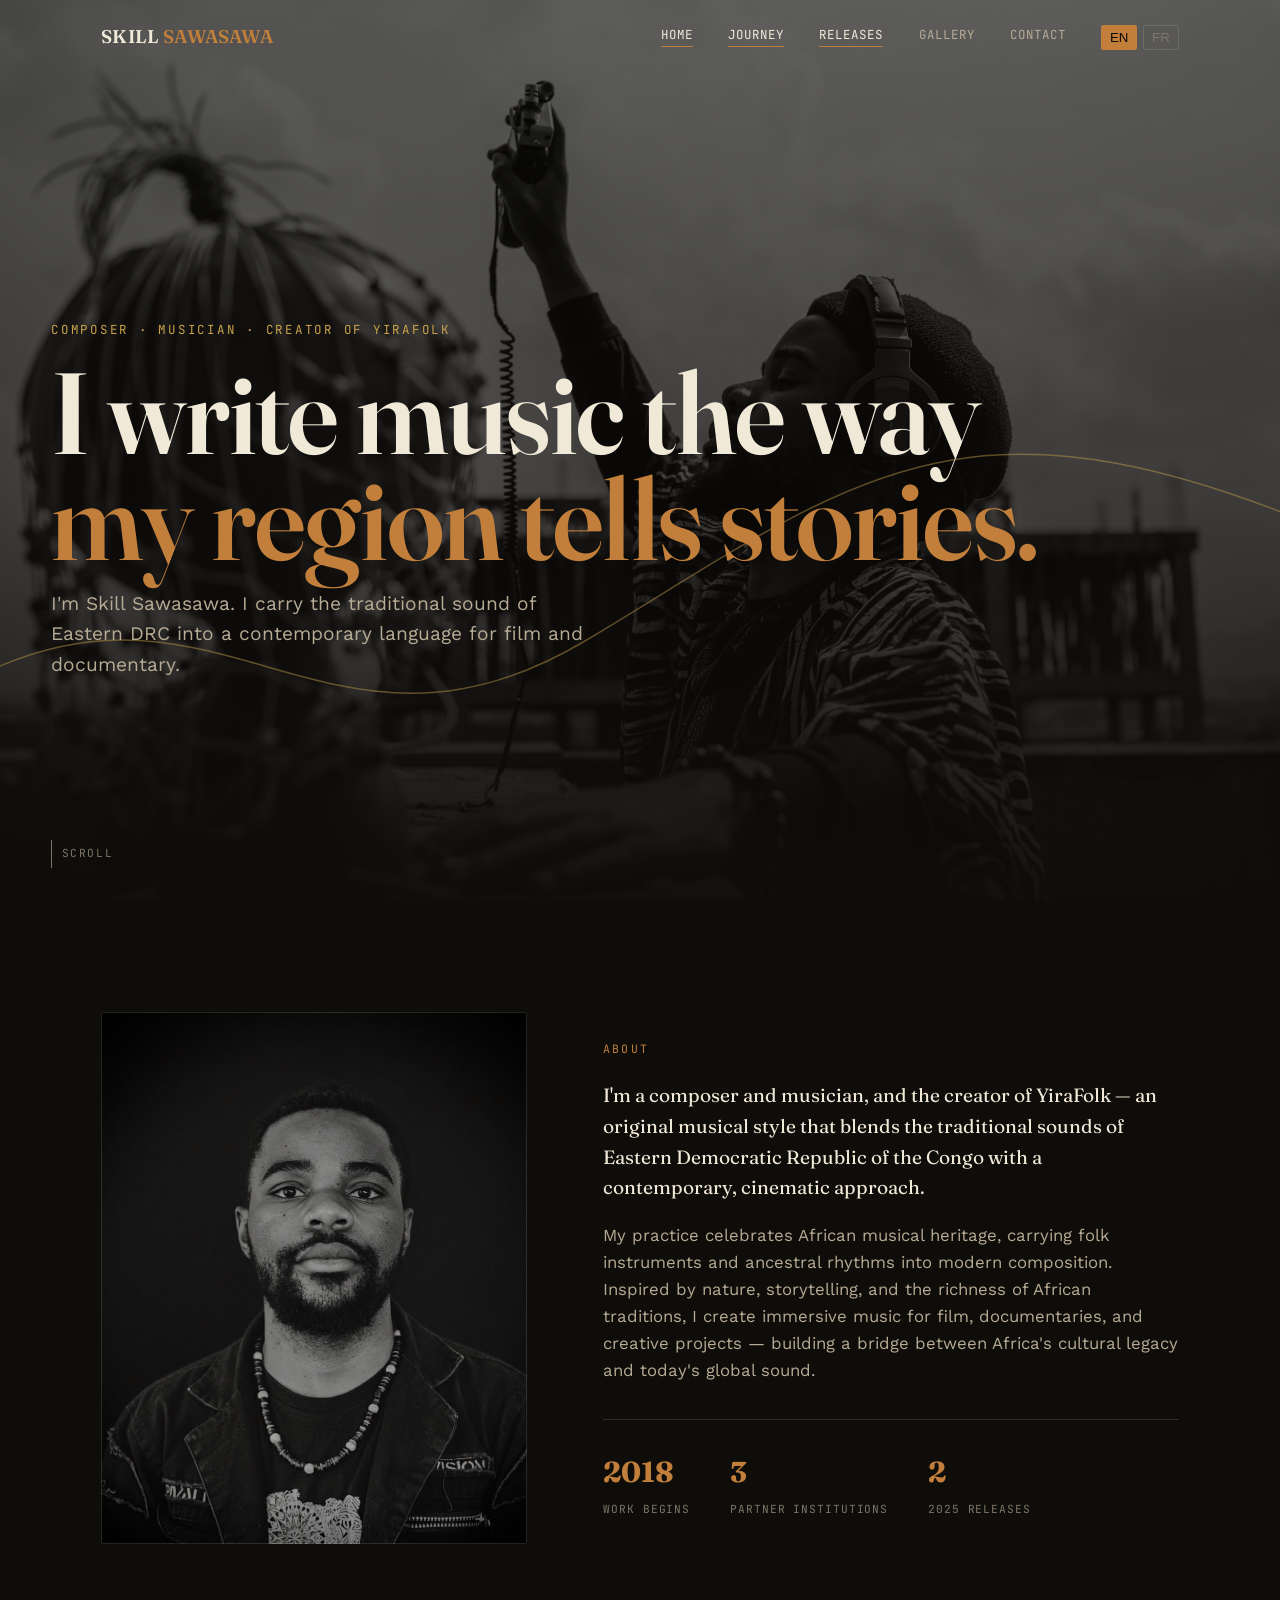
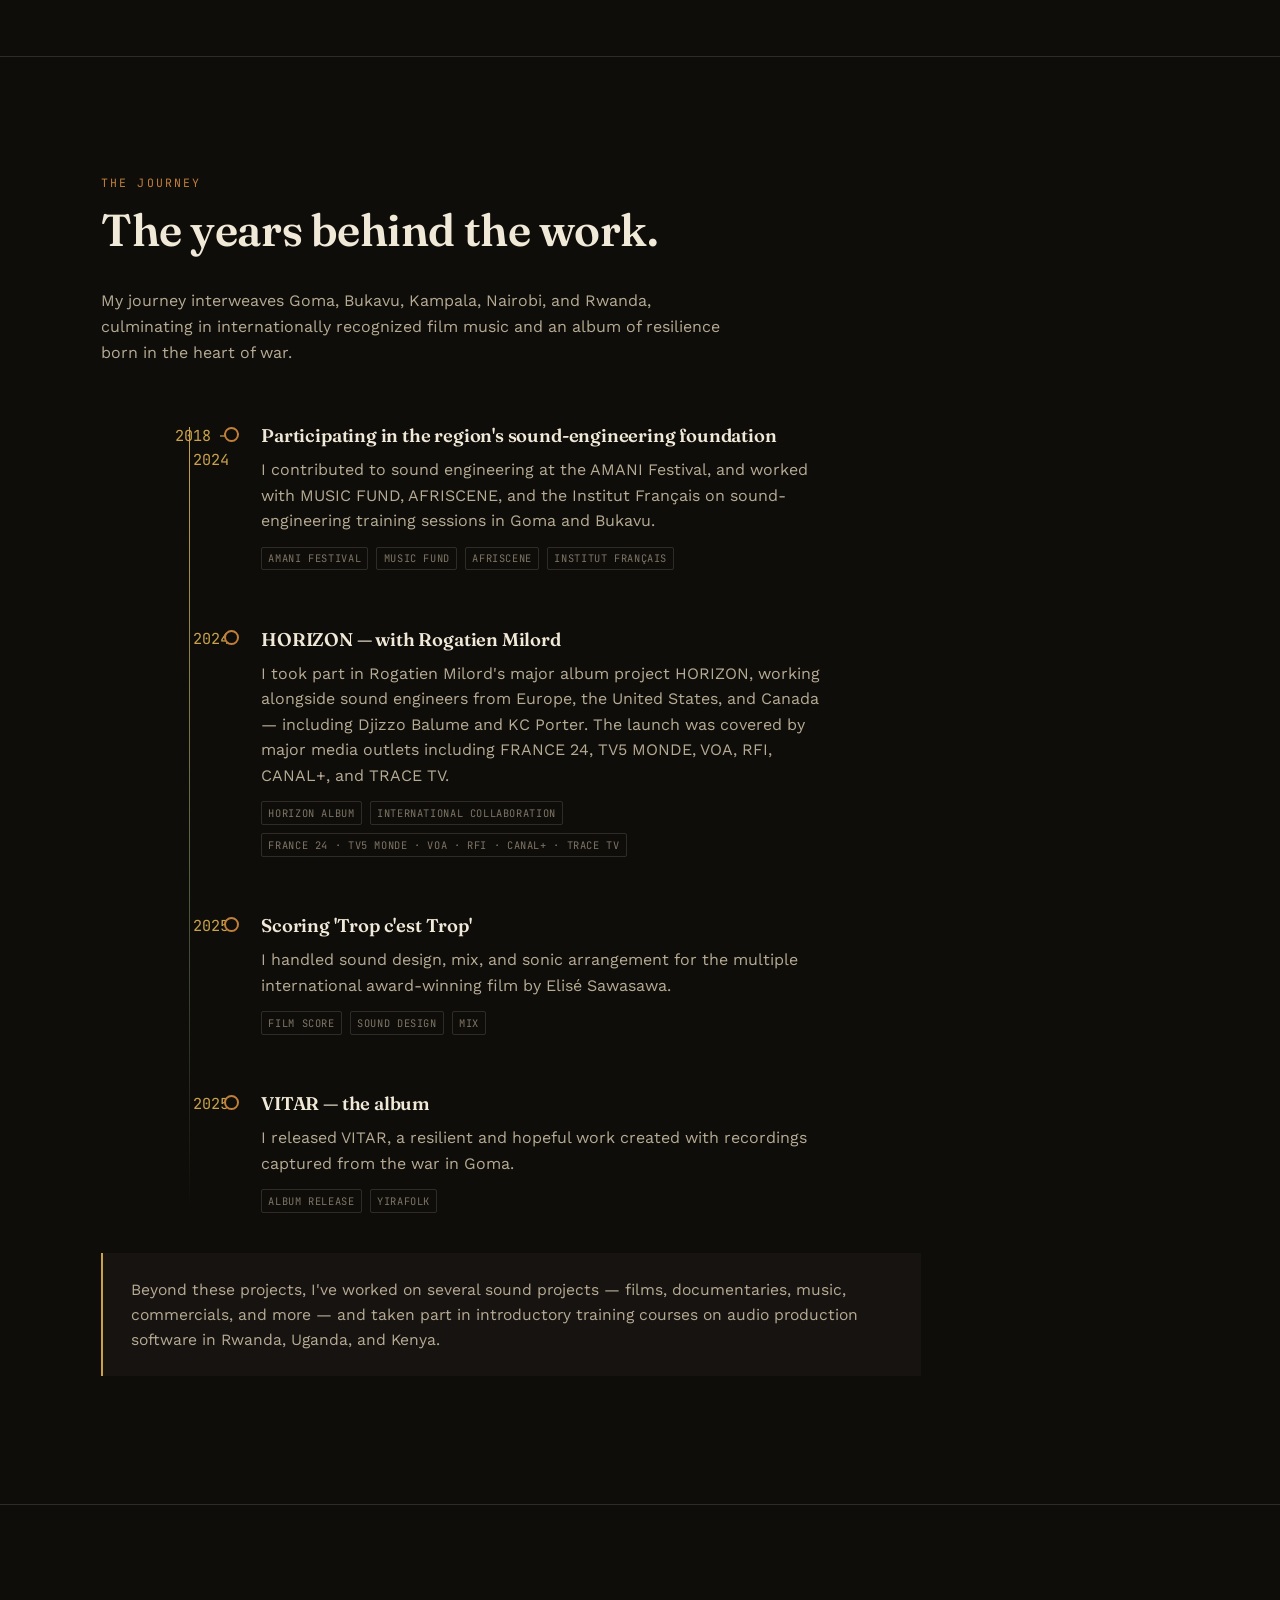
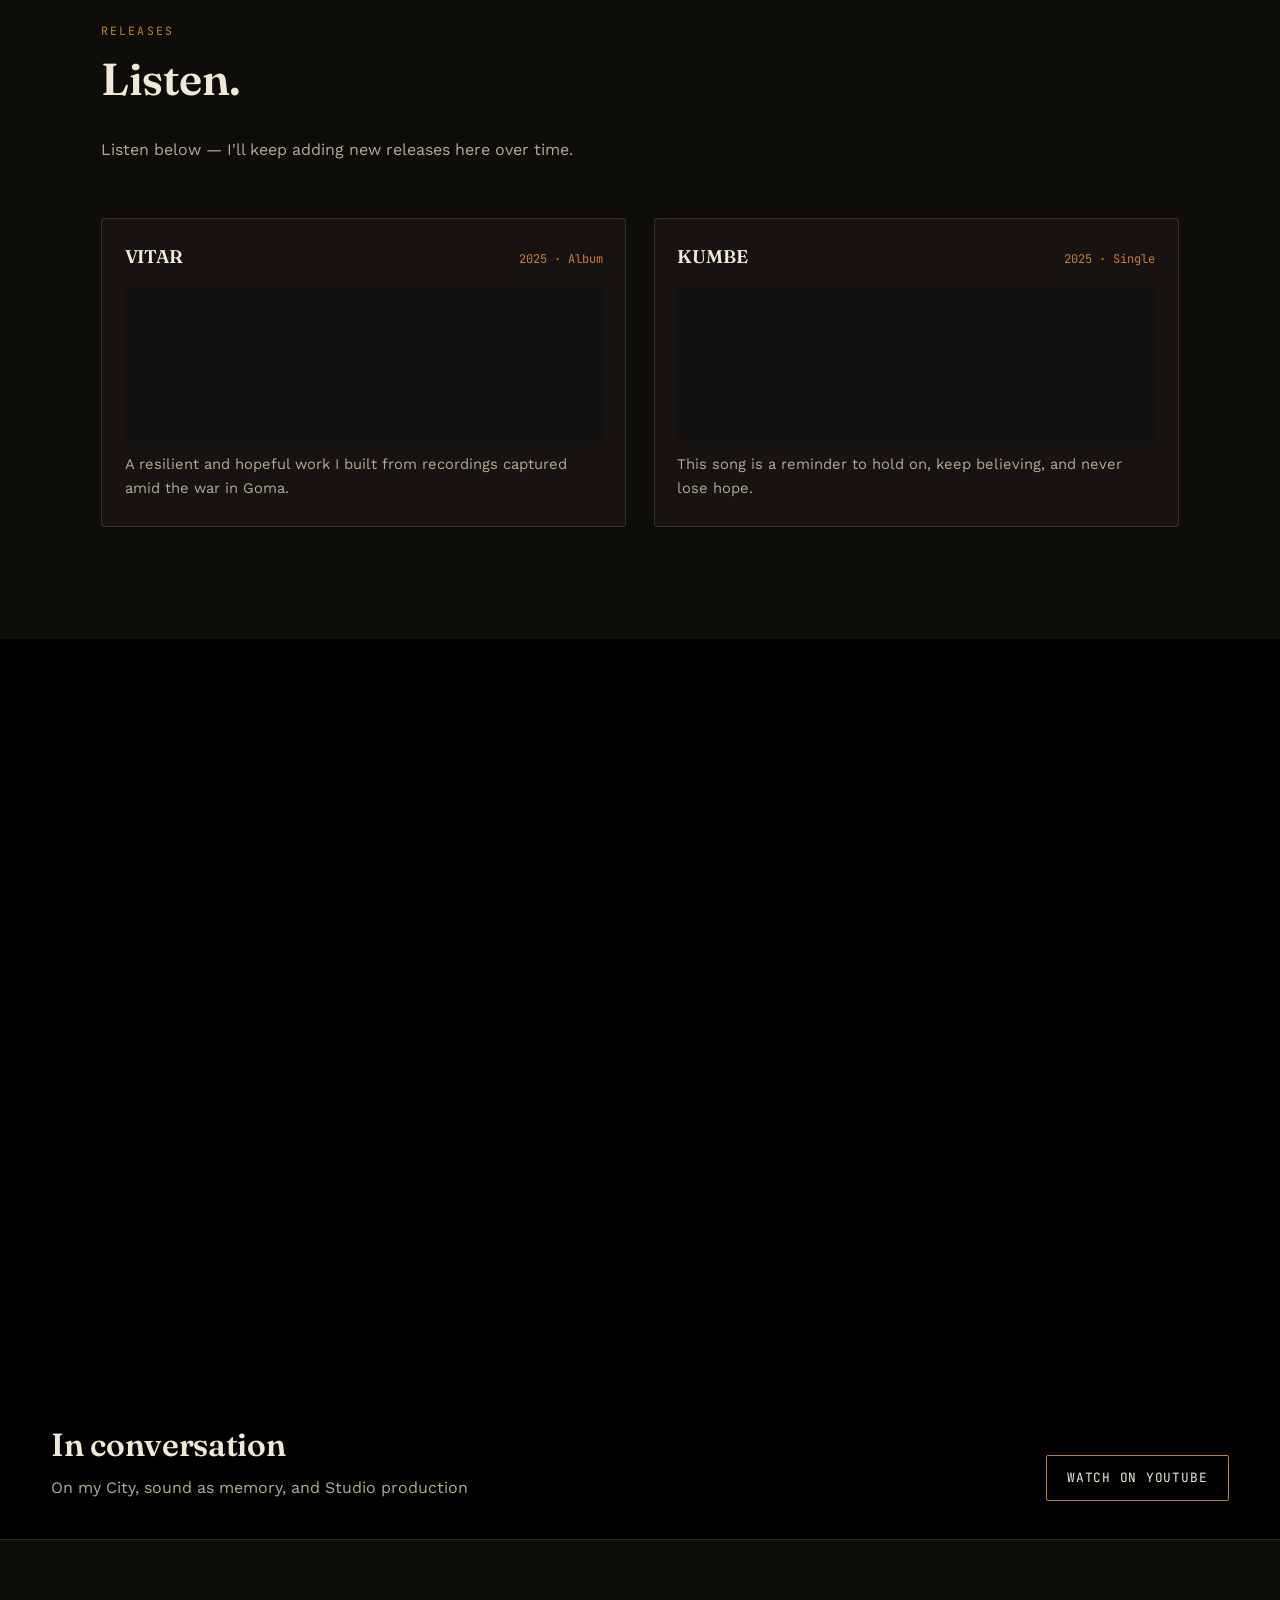
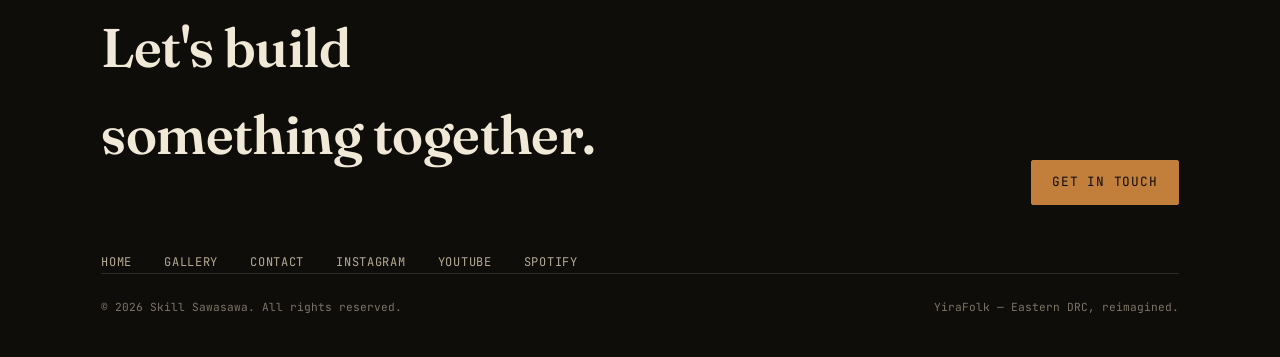
==== index.html @ 122dacf6 "Initial Commit" ====
<!doctype html>
<html lang="en">
  <head>
    <meta charset="UTF-8" />
    <meta
      name="viewport"
      content="width=device-width, initial-scale=1.0"
    />
    <title>Skill Sawasawa — Composer &amp; Creator of YiraFolk</title>
    <meta
      name="description"
      content="I'm Skill Sawasawa — composer, musician, and creator of YiraFolk, a musical style blending Eastern DRC's traditional sound with a cinematic, contemporary approach."
    />

    <link
      rel="preconnect"
      href="https://fonts.googleapis.com"
    />
    <link
      rel="preconnect"
      href="https://fonts.gstatic.com"
      crossorigin
    />
    <link
      href="https://fonts.googleapis.com/css2?family=Fraunces:opsz,wght@9..144,400;9..144,500;9..144,600;9..144,700&family=Work+Sans:wght@300;400;500;600&family=JetBrains+Mono:wght@400;500&display=swap"
      rel="stylesheet"
    />
    <link
      rel="stylesheet"
      href="styles.css"
    />
  </head>
  <body>
    <!-- ============================= NAV ============================= -->
    <header class="site-header">
      <div class="container">
        <a
          href="index.html"
          class="brand"
        >
          SKILL
          <span>SAWASAWA</span>
        </a>
        <button
          class="nav-toggle"
          aria-label="Toggle menu"
          aria-expanded="false"
        >
          &#9776;
        </button>
        <ul class="nav-links">
          <li>
            <a
              href="index.html"
              data-i18n="nav.home"
            >
              Home
            </a>
          </li>
          <li>
            <a
              href="index.html#journey"
              data-i18n="nav.journey"
            >
              Journey
            </a>
          </li>
          <li>
            <a
              href="index.html#releases"
              data-i18n="nav.releases"
            >
              Releases
            </a>
          </li>
          <li>
            <a
              href="gallery.html"
              data-i18n="nav.gallery"
            >
              Gallery
            </a>
          </li>
          <li>
            <a
              href="contact.html"
              data-i18n="nav.contact"
            >
              Contact
            </a>
          </li>
          <li class="lang-switch">
            <button
              data-lang="en"
              type="button"
            >
              EN
            </button>
            <button
              data-lang="fr"
              type="button"
            >
              FR
            </button>
          </li>
        </ul>
      </div>
    </header>

    <!-- ============================= HERO ============================= -->
    <section class="hero">
      <div class="hero-media">
        <!-- REPLACE: hero photo/still of Skill Sawasawa (performing, in studio, or a cinematic landscape still) -->
        <img
          src="../images/sawasawa with a recorder up in air with traditional drum next to him in frame.JPG"
          alt="Skill Sawasawa"
        />
      </div>

      <!-- Signature element: a hand-drawn "rhythm thread" — one continuous line
       standing in for a kora string / river course, echoed again as the
       timeline's connecting line further down the page. -->
      <svg
        class="hero-thread"
        viewBox="0 0 1200 800"
        preserveAspectRatio="none"
        aria-hidden="true"
      >
        <path
          id="thread-path"
          d="M -50 650 C 200 500, 300 750, 550 600 S 900 350, 1250 500"
          fill="none"
          stroke="#c9a24b"
          stroke-width="1.4"
          stroke-linecap="round"
          opacity="0.8"
        />
      </svg>

      <div class="hero-inner">
        <span
          class="hero-eyebrow"
          data-i18n="hero.eyebrow"
        >
          Composer &middot; Musician &middot; Creator of YiraFolk
        </span>
        <h1 data-i18n="hero.title">
          I write music
          <br />
          the way
          <em>my region tells stories.</em>
        </h1>
        <p
          class="hero-tagline"
          data-i18n="hero.tagline"
        >
          I'm Skill Sawasawa. Through YiraFolk, I carry the traditional sound of
          Eastern DRC into a cinematic, contemporary language for film and
          documentary work.
        </p>
      </div>

      <div class="scroll-cue">
        <span class="stem"></span>
        <span data-i18n="hero.scroll">Scroll</span>
      </div>
    </section>

    <!-- ============================= ABOUT ============================= -->
    <section id="about">
      <div class="container about">
        <div class="about-portrait">
          <!-- REPLACE: portrait photo -->
          <img
            src="../images/skill portrait.jpeg""
            alt="Portrait of Skill Sawasawa"
          />
        </div>
        <div class="about-copy">
          <span
            class="eyebrow"
            data-i18n="about.eyebrow"
          >
            About
          </span>
          <p data-i18n="about.p1">
            I'm a composer and musician, and the creator of YiraFolk — an
            original musical style that blends the traditional sounds of Eastern
            Democratic Republic of the Congo with a contemporary, cinematic
            approach.
          </p>
          <p data-i18n="about.p2">
            My practice celebrates African musical heritage, carrying folk
            instruments and ancestral rhythms into modern composition. Inspired
            by nature, storytelling, and the richness of African traditions, I
            create immersive music for film, documentaries, and creative
            projects — building a bridge between Africa's cultural legacy and
            today's global sound.
          </p>
          <div class="about-stats">
            <div>
              <strong data-i18n="about.stat1.value">2018</strong>
              <span data-i18n="about.stat1.label">Work begins</span>
            </div>
            <div>
              <strong data-i18n="about.stat2.value">3</strong>
              <span data-i18n="about.stat2.label">Partner institutions</span>
            </div>
            <div>
              <strong data-i18n="about.stat3.value">2</strong>
              <span data-i18n="about.stat3.label">2025 releases</span>
            </div>
          </div>
        </div>
      </div>
    </section>

    <hr class="divider" />

    <!-- ============================= JOURNEY / TIMELINE ============================= -->
    <section id="journey">
      <div class="container">
        <div class="section-head">
          <span
            class="eyebrow"
            data-i18n="journey.eyebrow"
          >
            The Journey
          </span>
          <h2 data-i18n="journey.title">The years behind the work.</h2>
          <p data-i18n="journey.intro">
            My journey runs through training grounds in Goma, Bukavu, Kampala,
            Nairobi, and Rwanda, toward an internationally recognised film score
            and a wartime album of resilience.
          </p>
        </div>
        <ol
          class="timeline"
          data-timeline
        >
          <!-- Populated by script.js from the TIMELINE array in data.js -->
        </ol>
        <p
          class="journey-note"
          data-i18n="journey.note"
        >
          Beyond these projects, I've worked on several sound projects — films,
          documentaries, music, commercials, and more — and taken part in
          introductory training courses on audio production software in Rwanda,
          Uganda, and Kenya.
        </p>
      </div>
    </section>

    <hr class="divider" />

    <!-- ============================= RELEASES (Spotify) ============================= -->
    <section id="releases">
      <div class="container">
        <div class="section-head">
          <span
            class="eyebrow"
            data-i18n="releases.eyebrow"
          >
            Releases
          </span>
          <h2 data-i18n="releases.title">Listen.</h2>
          <p data-i18n="releases.intro">
            Listen below — I'll keep adding new releases here over time.
          </p>
        </div>
        <div
          class="releases-grid"
          data-releases
        >
          <!-- Populated by script.js from the RELEASES array in data.js -->
        </div>
      </div>
    </section>

    <!-- ============================= VIDEO INTERVIEW ============================= -->
    <section class="video-section">
      <div
        class="video-frame-wrap"
        data-video
      >
        <!-- Populated by script.js using INTERVIEW_VIDEO_ID in data.js -->
      </div>
      <div class="video-caption">
        <div>
          <h2 data-i18n="video.title">In conversation</h2>
          <p data-i18n="video.desc">
            On YiraFolk, sound as memory, and scoring "Trop c'est Trop."
          </p>
        </div>
        <!-- REPLACE href with the full YouTube watch URL once VIDEO_ID is set -->
        <a
          class="btn"
          href="https://www.youtube.com/watch?v=gygSU9MCURU"
          target="_blank"
          rel="noopener"
          data-i18n="video.cta"
        >
          Watch on YouTube
        </a>
      </div>
    </section>

    <!-- ============================= FOOTER ============================= -->
    <footer class="site-footer">
      <div class="container">
        <div class="footer-top">
          <h2 data-i18n="footer.heading">
            Let's build
            <br />
            something together.
          </h2>
          <a
            class="btn solid"
            href="mailto:jeremiahskill@gmail.com"
            data-i18n="footer.cta"
          >
            Get in touch
          </a>
        </div>
        <ul class="footer-links">
          <li>
            <a
              href="index.html"
              data-i18n="nav.home"
            >
              Home
            </a>
          </li>
          <li>
            <a
              href="gallery.html"
              data-i18n="nav.gallery"
            >
              Gallery
            </a>
          </li>
          <li>
            <a
              href="contact.html"
              data-i18n="nav.contact"
            >
              Contact
            </a>
          </li>
          <li>
            <a
              href="https://www.instagram.com/skillsawa2"
              target="_blank"
              rel="noopener"
            >
              Instagram
            </a>
          </li>
          <li>
            <a
              href="https://www.youtube.com/@Skillsawa"
              target="_blank"
              rel="noopener"
            >
              YouTube
            </a>
          </li>
          <li>
            <a
              href="https://open.spotify.com/artist/1hZqcgE8cB8fwOdOrqfgVv"
              target="_blank"
              rel="noopener"
            >
              Spotify
            </a>
          </li>
        </ul>
        <div class="footer-bottom">
          <span>
            &copy;
            <span data-year></span>
            Skill Sawasawa. All rights reserved.
          </span>
          <span data-i18n="footer.tagline">
            YiraFolk — Eastern DRC, reimagined.
          </span>
        </div>
      </div>
    </footer>

    <script src="i18n.js"></script>
    <script src="data.js"></script>
    <script src="script.js"></script>
    <script>
      // Subtle ambient drift on the hero thread — decorative only.
      (function () {
        const path = document.getElementById("thread-path");
        if (
          !path ||
          window.matchMedia("(prefers-reduced-motion: reduce)").matches
        )
          return;
        const len = path.getTotalLength();
        path.style.strokeDasharray = len;
        path.style.strokeDashoffset = len;
        path.animate([{ strokeDashoffset: len }, { strokeDashoffset: 0 }], {
          duration: 3200,
          easing: "ease-out",
          fill: "forwards",
        });
      })();
    </script>
  </body>
</html>
---- styles.css ----
/* =========================================================================
   SKILL SAWASAWA — design tokens
   Palette drawn from Eastern DRC landscape + cinema:
   night forest black, laterite-soil ochre, deep foliage green,
   oxblood (resilience / VITAR), bone ink, worn-gold thread.
   ========================================================================= */

:root{
  --bg:        #0f0d0a;   /* night-forest black */
  --bg-alt:    #171310;   /* raised panel */
  --bg-alt-2:  #1e1a14;   /* raised panel, lighter */
  --ink:       #f1e9d8;   /* bone / cream */
  --ink-muted: #b6ab94;   /* muted bone */
  --ink-dim:   #7d7565;   /* captions / metadata */
  --clay:      #c17f3b;   /* laterite soil — primary accent */
  --clay-dim:  #8a5b2b;
  --forest:    #4c5c3f;   /* foliage — secondary */
  --forest-lt: #6c7f59;
  --oxblood:   #7c2c1d;   /* resilience accent — used sparingly (VITAR) */
  --gold:      #c9a24b;   /* thread / signature line */
  --line:      rgba(241,233,216,0.14);

  --display: "Fraunces", "Iowan Old Style", Georgia, serif;
  --body:    "Work Sans", -apple-system, "Helvetica Neue", Arial, sans-serif;
  --mono:    "JetBrains Mono", "SFMono-Regular", Menlo, monospace;

  --container: 1180px;
  --gutter: clamp(1.25rem, 4vw, 3.5rem);
}

*{ box-sizing:border-box; }
html{ scroll-behavior:smooth; }
@media (prefers-reduced-motion: reduce){
  html{ scroll-behavior:auto; }
  *{ animation-duration:0.01ms !important; animation-iteration-count:1 !important; transition-duration:0.01ms !important; }
}

body{
  margin:0;
  background:var(--bg);
  color:var(--ink);
  font-family:var(--body);
  font-size:16px;
  line-height:1.6;
  -webkit-font-smoothing:antialiased;
}

img{ max-width:100%; display:block; }
a{ color:inherit; text-decoration:none; }

h1,h2,h3,h4{
  font-family:var(--display);
  font-weight:600;
  margin:0 0 0.5em;
  letter-spacing:-0.01em;
  color:var(--ink);
}

.eyebrow{
  font-family:var(--mono);
  font-size:0.72rem;
  letter-spacing:0.18em;
  text-transform:uppercase;
  color:var(--clay);
}

.container{
  max-width:var(--container);
  margin:0 auto;
  padding:0 var(--gutter);
}

/* focus visibility ------------------------------------------------------- */
a:focus-visible, button:focus-visible, input:focus-visible, textarea:focus-visible{
  outline:2px solid var(--gold);
  outline-offset:3px;
}

/* buttons ----------------------------------------------------------------*/
.btn{
  display:inline-flex;
  align-items:center;
  gap:0.6em;
  font-family:var(--mono);
  font-size:0.8rem;
  letter-spacing:0.06em;
  text-transform:uppercase;
  padding:0.9em 1.6em;
  border:1px solid var(--clay);
  border-radius:2px;
  color:var(--ink);
  background:transparent;
  cursor:pointer;
  transition:background .25s ease, color .25s ease, border-color .25s ease;
}
.btn:hover{ background:var(--clay); color:#100c07; }
.btn.solid{ background:var(--clay); color:#100c07; }
.btn.solid:hover{ background:var(--gold); border-color:var(--gold); }

/* =========================================================================
   NAV
   ========================================================================= */
.site-header{
  position:fixed;
  top:0; left:0; right:0;
  z-index:100;
  padding:1.4rem 0;
  transition:background .35s ease, padding .35s ease, border-color .35s ease;
  border-bottom:1px solid transparent;
}
.site-header.is-scrolled{
  background:rgba(15,13,10,0.92);
  backdrop-filter:blur(8px);
  padding:0.9rem 0;
  border-bottom:1px solid var(--line);
}
.site-header .container{
  display:flex;
  align-items:center;
  justify-content:space-between;
}
.brand{
  font-family:var(--display);
  font-size:1.15rem;
  font-weight:600;
  letter-spacing:0.01em;
}
.brand span{ color:var(--clay); }

.nav-links{
  display:flex;
  gap:2.2rem;
  list-style:none;
  margin:0; padding:0;
  font-family:var(--mono);
  font-size:0.78rem;
  letter-spacing:0.08em;
  text-transform:uppercase;
}
.nav-links a{
  position:relative;
  color:var(--ink-muted);
  padding-bottom:4px;
}
.nav-links a:hover, .nav-links a.active{ color:var(--ink); }
.nav-links a.active::after{
  content:"";
  position:absolute; left:0; right:0; bottom:0;
  height:1px; background:var(--clay);
}

.nav-toggle{
  display:none;
  background:none; border:0; color:var(--ink);
  font-size:1.4rem; cursor:pointer;
}

/* language switch --------------------------------------------------------*/
.lang-switch{
  display:flex;
  align-items:center;
  gap:0.35rem;
  font-family:var(--mono);
  font-size:0.7rem;
  letter-spacing:0.06em;
}
.lang-switch button{
  background:none;
  border:1px solid var(--line);
  color:var(--ink-dim);
  padding:0.3em 0.6em;
  border-radius:2px;
  cursor:pointer;
  transition:color .2s ease, border-color .2s ease, background .2s ease;
}
.lang-switch button:hover{ color:var(--ink); border-color:var(--clay); }
.lang-switch button.active{
  color:#100c07;
  background:var(--clay);
  border-color:var(--clay);
}
@media (max-width:760px){
  .lang-switch{ order:2; margin-right:0.6rem; }
}

@media (max-width: 760px){
  .nav-toggle{ display:block; }
  .nav-links{
    position:fixed;
    top:0; right:0;
    height:100vh;
    width:min(78vw, 320px);
    background:var(--bg-alt);
    flex-direction:column;
    gap:1.6rem;
    padding:6rem 2rem 2rem;
    transform:translateX(100%);
    transition:transform .35s ease;
    border-left:1px solid var(--line);
  }
  .nav-links.open{ transform:translateX(0); }
}

/* =========================================================================
   HERO
   ========================================================================= */
.hero{
  position:relative;
  min-height:100vh;
  display:flex;
  align-items:flex-end;
  overflow:hidden;
  isolation:isolate;
}
.hero-media{
  position:absolute; inset:0;
  z-index:-2;
}
.hero-media img{
  width:100%; height:100%; object-fit:cover;
  filter:saturate(0.85) brightness(0.55);
}
.hero-media::after{
  content:"";
  position:absolute; inset:0;
  background:linear-gradient(180deg, rgba(15,13,10,0.35) 0%, rgba(15,13,10,0.55) 55%, rgba(15,13,10,0.96) 100%);
}
.hero-thread{
  position:absolute; inset:0;
  z-index:-1;
  opacity:0.55;
  pointer-events:none;
}
.hero-inner{
  padding:0 var(--gutter) 5.5rem;
  width:100%;
}
.hero-eyebrow{
  font-family:var(--mono);
  font-size:0.78rem;
  letter-spacing:0.22em;
  text-transform:uppercase;
  color:var(--gold);
  display:block;
  margin-bottom:1.2rem;
}
.hero h1{
  font-size:clamp(3rem, 9vw, 7.2rem);
  line-height:0.92;
  margin:0 0 0.5rem;
}
.hero h1 em{
  font-style:normal;
  color:var(--clay);
}
.hero-tagline{
  max-width:46ch;
  color:var(--ink-muted);
  font-size:clamp(1rem, 1.6vw, 1.2rem);
  margin-top:1.1rem;
}
.scroll-cue{
  position:absolute;
  bottom:2rem; left:var(--gutter);
  font-family:var(--mono);
  font-size:0.7rem;
  letter-spacing:0.14em;
  text-transform:uppercase;
  color:var(--ink-dim);
  display:flex; align-items:center; gap:0.6rem;
}
.scroll-cue .stem{
  width:1px; height:28px;
  background:var(--ink-dim);
  animation:cue 2.2s ease-in-out infinite;
}
@keyframes cue{
  0%,100%{ transform:scaleY(1); opacity:0.4; }
  50%{ transform:scaleY(0.4); opacity:1; }
}

/* =========================================================================
   SECTION SCAFFOLDING
   ========================================================================= */
section{ padding:7rem 0; position:relative; }
.section-head{
  max-width:640px;
  margin-bottom:3.5rem;
}
.section-head h2{ font-size:clamp(2rem, 4vw, 2.8rem); }
.section-head p{ color:var(--ink-muted); }

.divider{
  border:0; height:1px;
  background:var(--line);
  margin:0;
}

/* =========================================================================
   ABOUT
   ========================================================================= */
.about{
  display:grid;
  grid-template-columns: 0.85fr 1.15fr;
  gap:clamp(2rem, 6vw, 5rem);
  align-items:center;
}
.about-portrait{
  position:relative;
  aspect-ratio:4/5;
  overflow:hidden;
  border-radius:2px;
}
.about-portrait img{ width:100%; height:100%; object-fit:cover; }
.about-portrait::before{
  content:"";
  position:absolute; inset:0;
  border:1px solid var(--line);
  pointer-events:none;
}
.about-copy p{ color:var(--ink-muted); font-size:1.05rem; }
.about-copy p:first-of-type{ color:var(--ink); font-size:1.2rem; font-family:var(--display); }
.about-stats{
  display:flex;
  gap:2.5rem;
  margin-top:2.2rem;
  padding-top:1.8rem;
  border-top:1px solid var(--line);
}
.about-stats div strong{
  display:block;
  font-family:var(--display);
  font-size:1.8rem;
  color:var(--clay);
}
.about-stats div span{
  font-family:var(--mono);
  font-size:0.7rem;
  letter-spacing:0.08em;
  text-transform:uppercase;
  color:var(--ink-dim);
}

@media (max-width: 820px){
  .about{ grid-template-columns:1fr; }
  .about-portrait{ max-width:340px; }
}

/* =========================================================================
   TIMELINE ("The Journey")
   ========================================================================= */
.timeline{
  position:relative;
  max-width:820px;
}
.timeline::before{
  content:"";
  position:absolute;
  left:88px;
  top:6px; bottom:6px;
  width:1px;
  background:linear-gradient(180deg, var(--gold), var(--forest) 60%, transparent);
}
.timeline-item{
  position:relative;
  display:grid;
  grid-template-columns:88px 1fr;
  gap:2rem;
  padding-bottom:3.4rem;
  opacity:0;
  transform:translateY(18px);
  transition:opacity .7s ease, transform .7s ease;
}
.timeline-item.in-view{ opacity:1; transform:translateY(0); }
.timeline-item:last-child{ padding-bottom:0; }
.timeline-year{
  font-family:var(--mono);
  font-size:0.95rem;
  color:var(--gold);
  padding-top:0.15rem;
  text-align:right;
}
.timeline-item::after{
  content:"";
  position:absolute;
  left:83px; top:0.35rem;
  width:11px; height:11px;
  border-radius:50%;
  background:var(--bg);
  border:2px solid var(--clay);
}
.timeline-body h3{
  font-size:1.15rem;
  margin-bottom:0.4rem;
}
.timeline-body p{
  color:var(--ink-muted);
  margin:0;
  max-width:56ch;
}
.timeline-tags{
  display:flex; flex-wrap:wrap; gap:0.5rem;
  margin-top:0.8rem;
}
.timeline-tags span{
  font-family:var(--mono);
  font-size:0.65rem;
  letter-spacing:0.06em;
  text-transform:uppercase;
  color:var(--ink-dim);
  border:1px solid var(--line);
  padding:0.25em 0.6em;
  border-radius:2px;
}

@media (max-width:600px){
  .timeline::before{ left:44px; }
  .timeline-item{ grid-template-columns:44px 1fr; gap:1rem; }
  .timeline-item::after{ left:39px; }
  .timeline-year{ font-size:0.72rem; text-align:left; }
}

.journey-note{
  max-width:820px;
  margin-top:2.5rem;
  padding:1.5rem 1.75rem;
  border-left:2px solid var(--gold);
  background:var(--bg-alt);
  color:var(--ink-muted);
  font-size:0.98rem;
}

/* =========================================================================
   RELEASES (Spotify cards)
   ========================================================================= */
.releases-grid{
  display:grid;
  grid-template-columns:repeat(auto-fit, minmax(320px, 1fr));
  gap:1.75rem;
}
.release-card{
  background:var(--bg-alt);
  border:1px solid var(--line);
  border-radius:4px;
  padding:1.4rem 1.4rem 1.6rem;
}
.release-card .release-meta{
  display:flex;
  justify-content:space-between;
  align-items:baseline;
  margin-bottom:1rem;
}
.release-card h3{ font-size:1.15rem; margin:0; }
.release-card .release-year{
  font-family:var(--mono);
  font-size:0.75rem;
  color:var(--clay);
}
.release-card .release-note{
  color:var(--ink-muted);
  font-size:0.92rem;
  margin:0.9rem 0 0;
}
.spotify-embed-wrap{
  border-radius:6px;
  overflow:hidden;
  background:#101010;
}
.spotify-embed-wrap iframe{
  display:block;
  width:100%;
  border:0;
}

/* =========================================================================
   VIDEO INTERVIEW — 100vh
   ========================================================================= */
.video-section{
  position:relative;
  height:100vh;
  padding:0;
  background:#000;
}
.video-frame-wrap{
  position:relative;
  width:100%; height:100%;
  overflow:hidden;
}
.video-frame-wrap iframe{
  position:absolute;
  top:50%; left:50%;
  width:100vw; height:56.25vw;     /* keep 16:9 filling viewport */
  min-height:100vh; min-width:177.78vh; /* 100vh * 16/9 */
  transform:translate(-50%, -50%);
  border:0;
  pointer-events:none; /* purely ambient/autoplay showcase, not interactive controls */
}
.video-caption{
  position:absolute;
  left:0; right:0; bottom:0;
  padding:2.4rem var(--gutter);
  background:linear-gradient(0deg, rgba(0,0,0,0.85), transparent);
  display:flex;
  justify-content:space-between;
  align-items:flex-end;
  gap:1rem;
  flex-wrap:wrap;
}
.video-caption h2{ font-size:clamp(1.4rem, 3vw, 2rem); margin:0; color:var(--ink); }
.video-caption p{ margin:0.3rem 0 0; color:var(--ink-muted); }
.video-caption .btn{ flex-shrink:0; }

/* =========================================================================
   FOOTER / CONTACT CTA
   ========================================================================= */
.site-footer{
  padding:4rem 0 2.5rem;
  border-top:1px solid var(--line);
}
.footer-top{
  display:flex;
  justify-content:space-between;
  align-items:flex-end;
  gap:2rem;
  flex-wrap:wrap;
  margin-bottom:3rem;
}
.footer-top h2{
  font-size:clamp(2rem, 5vw, 3.4rem);
  max-width:14ch;
}
.footer-links{
  display:flex; gap:2rem; flex-wrap:wrap;
  list-style:none; margin:0; padding:0;
  font-family:var(--mono);
  font-size:0.75rem;
  letter-spacing:0.06em;
  text-transform:uppercase;
  color:var(--ink-muted);
}
.footer-links a:hover{ color:var(--clay); }
.footer-bottom{
  display:flex; justify-content:space-between; flex-wrap:wrap; gap:1rem;
  font-family:var(--mono);
  font-size:0.7rem;
  color:var(--ink-dim);
  padding-top:1.6rem;
  border-top:1px solid var(--line);
}

/* =========================================================================
   GALLERY PAGE
   ========================================================================= */
.page-hero{
  padding:9.5rem 0 3rem;
  border-bottom:1px solid var(--line);
}
.page-hero h1{ font-size:clamp(2.4rem, 6vw, 4rem); }
.page-hero p{ color:var(--ink-muted); max-width:56ch; }

.gallery-grid{
  display:grid;
  grid-template-columns:repeat(3, 1fr);
  gap:1.1rem;
}
.gallery-item{
  position:relative;
  overflow:hidden;
  border-radius:2px;
  background:var(--bg-alt);
  opacity:0;
  animation:fadeIn .6s ease forwards;
}
.gallery-item:nth-child(3n+1){ aspect-ratio:4/5; }
.gallery-item:nth-child(3n+2){ aspect-ratio:1/1; }
.gallery-item:nth-child(3n){ aspect-ratio:4/5; }
.gallery-item img{
  width:100%; height:100%; object-fit:cover;
  transition:transform .6s ease;
}
.gallery-item:hover img{ transform:scale(1.05); }
.gallery-caption{
  position:absolute; left:0; right:0; bottom:0;
  padding:1rem;
  background:linear-gradient(0deg, rgba(0,0,0,0.82), transparent);
  font-family:var(--mono);
  font-size:0.72rem;
  letter-spacing:0.03em;
  color:var(--ink);
  opacity:0;
  transition:opacity .3s ease;
}
.gallery-item:hover .gallery-caption{ opacity:1; }

@keyframes fadeIn{ from{ opacity:0; transform:translateY(10px);} to{ opacity:1; transform:translateY(0);} }

.gallery-load-more{
  display:flex;
  justify-content:center;
  margin-top:3rem;
}
.gallery-empty-note{
  font-family:var(--mono);
  font-size:0.8rem;
  color:var(--ink-dim);
  text-align:center;
  margin-top:2rem;
}

@media (max-width:900px){
  .gallery-grid{ grid-template-columns:repeat(2, 1fr); }
}
@media (max-width:560px){
  .gallery-grid{ grid-template-columns:1fr; }
  .gallery-item:nth-child(n){ aspect-ratio:4/3; }
}

/* =========================================================================
   CONTACT PAGE
   ========================================================================= */
.contact-grid{
  display:grid;
  grid-template-columns:1fr 1fr;
  gap:clamp(2rem, 6vw, 5rem);
}
.contact-info h2{ font-size:2rem; }
.contact-info p{ color:var(--ink-muted); max-width:42ch; }
.contact-detail{
  margin-top:2.2rem;
  padding-top:1.6rem;
  border-top:1px solid var(--line);
}
.contact-detail dt{
  font-family:var(--mono);
  font-size:0.7rem;
  letter-spacing:0.08em;
  text-transform:uppercase;
  color:var(--ink-dim);
  margin-bottom:0.3rem;
}
.contact-detail dd{
  margin:0 0 1.4rem;
  font-size:1.05rem;
}
.contact-detail dd a:hover{ color:var(--clay); }

.social-row{
  display:flex; gap:1.2rem; margin-top:1.8rem;
  font-family:var(--mono);
  font-size:0.75rem;
  text-transform:uppercase;
  letter-spacing:0.06em;
}
.social-row a{
  color:var(--ink-muted);
  border-bottom:1px solid transparent;
}
.social-row a:hover{ color:var(--clay); border-color:var(--clay); }

.contact-form{
  display:flex;
  flex-direction:column;
  gap:1.3rem;
}
.field label{
  display:block;
  font-family:var(--mono);
  font-size:0.7rem;
  letter-spacing:0.08em;
  text-transform:uppercase;
  color:var(--ink-dim);
  margin-bottom:0.5rem;
}
.field input, .field textarea{
  width:100%;
  background:var(--bg-alt);
  border:1px solid var(--line);
  border-radius:2px;
  padding:0.85em 1em;
  color:var(--ink);
  font-family:var(--body);
  font-size:0.98rem;
  resize:vertical;
}
.field input:focus, .field textarea:focus{
  border-color:var(--clay);
  outline:none;
}
.form-note{
  font-family:var(--mono);
  font-size:0.7rem;
  color:var(--ink-dim);
}

@media (max-width:820px){
  .contact-grid{ grid-template-columns:1fr; }
}
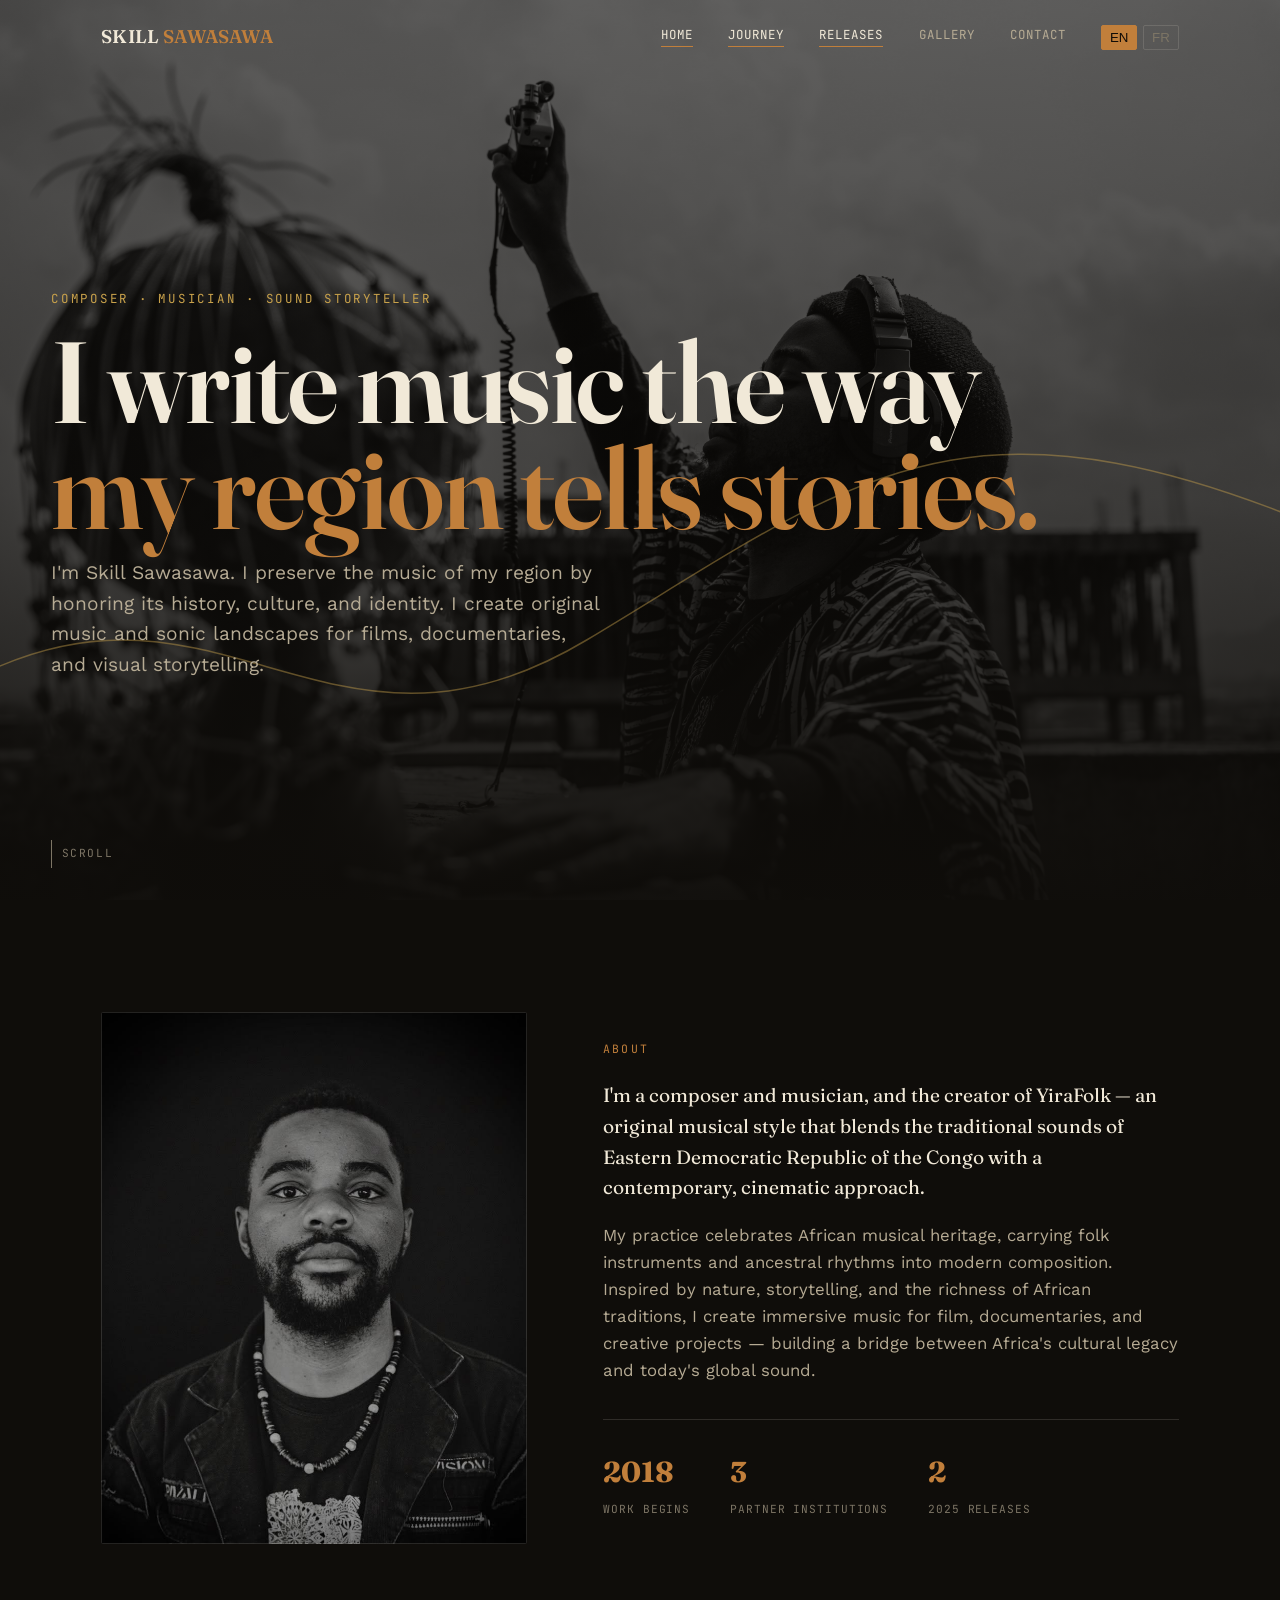
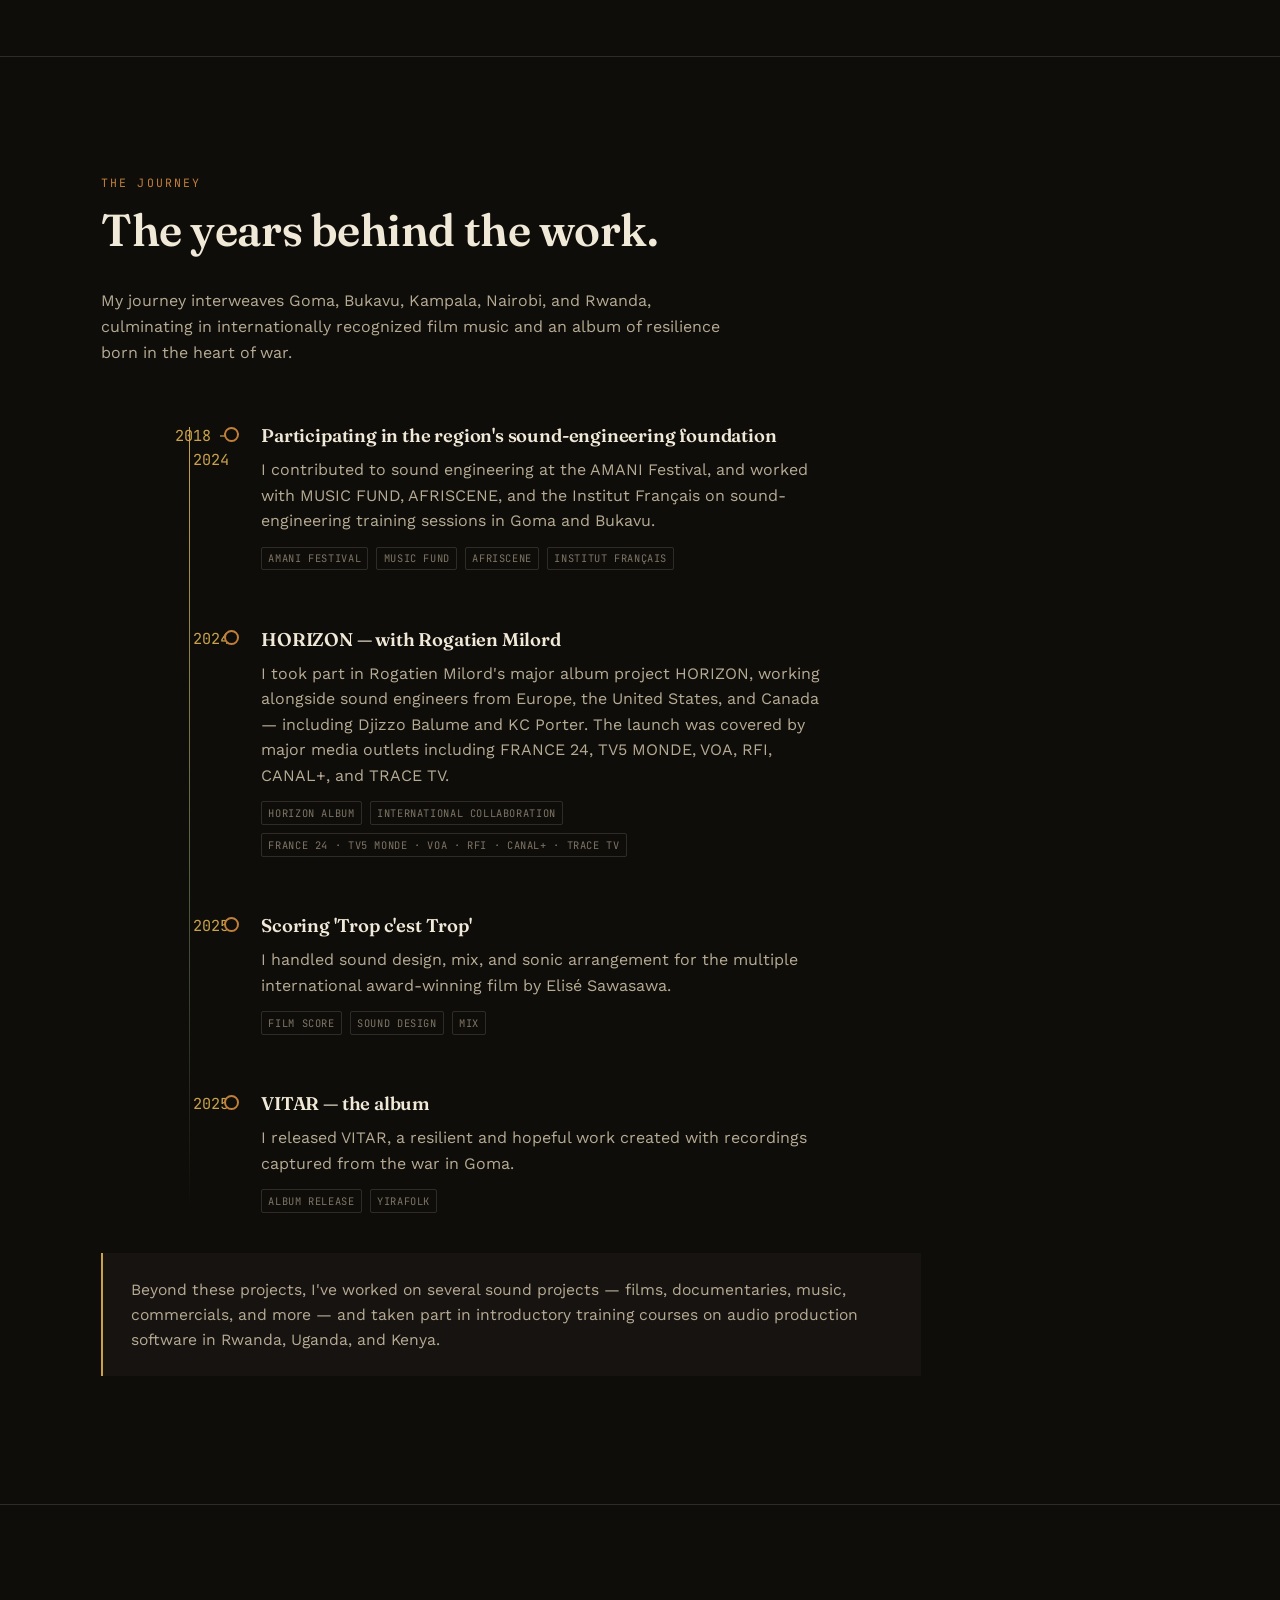
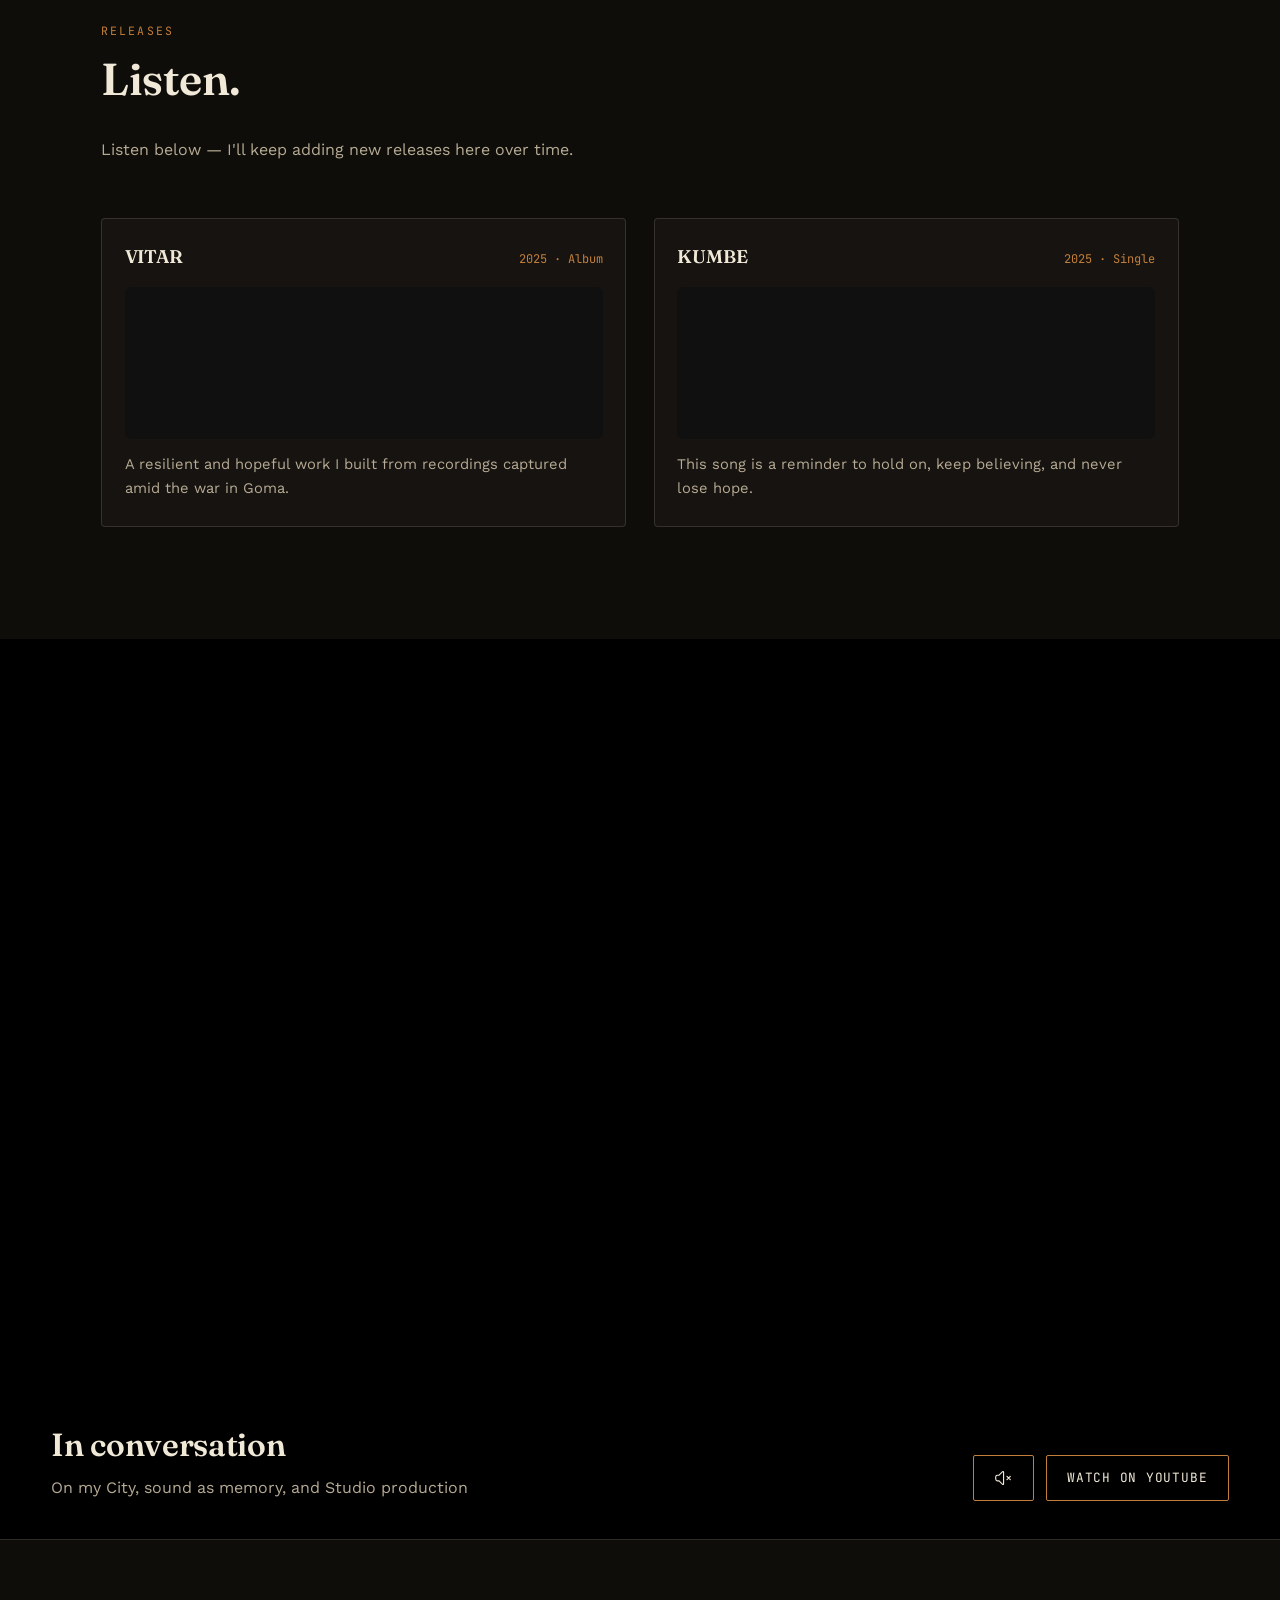
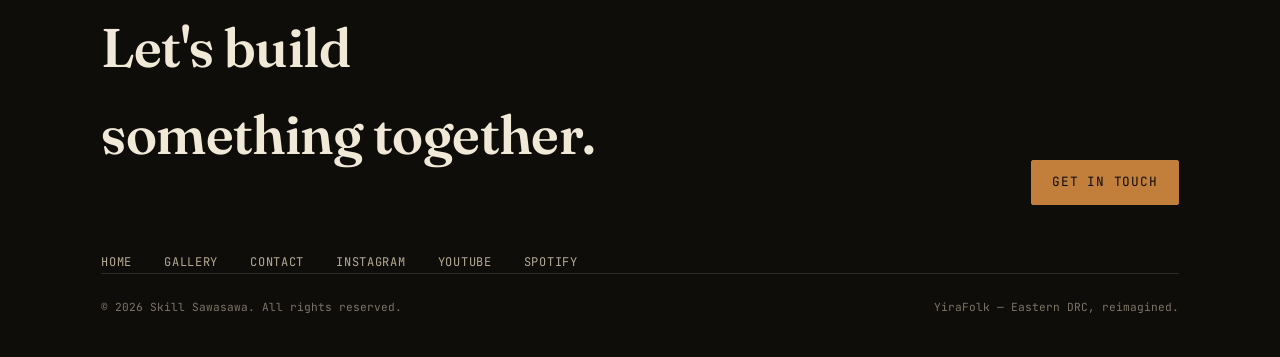
==== commit 57f7d89f: "configured gallery social links and implemented a mute/unmute button for the home page video" ====
--- a/index.html
+++ b/index.html
@@ -6,7 +6,7 @@
       name="viewport"
       content="width=device-width, initial-scale=1.0"
     />
-    <title>Skill Sawasawa — Composer &amp; Creator of YiraFolk</title>
+    <title>Skill Sawasawa — Composer &amp; Sound Storyteller</title>
     <meta
       name="description"
       content="I'm Skill Sawasawa — composer, musician, and creator of YiraFolk, a musical style blending Eastern DRC's traditional sound with a cinematic, contemporary approach."
@@ -290,19 +290,21 @@
         <div>
           <h2 data-i18n="video.title">In conversation</h2>
           <p data-i18n="video.desc">
-            On YiraFolk, sound as memory, and scoring "Trop c'est Trop."
           </p>
         </div>
-        <!-- REPLACE href with the full YouTube watch URL once VIDEO_ID is set -->
-        <a
-          class="btn"
-          href="https://www.youtube.com/watch?v=gygSU9MCURU"
-          target="_blank"
-          rel="noopener"
-          data-i18n="video.cta"
-        >
-          Watch on YouTube
-        </a>
+
+        <div class="video-caption-actions">
+          <button class="btn" type="button" data-video-sound aria-pressed="false" >Unmute</button>
+          <a
+            class="btn"
+            href="https://www.youtube.com/watch?v=gygSU9MCURU"
+            target="_blank"
+            rel="noopener"
+            data-i18n="video.cta"
+          >
+            Watch on YouTube
+          </a>
+        </div>
       </div>
     </section>
 
--- a/styles.css
+++ b/styles.css
@@ -5,693 +5,915 @@
    oxblood (resilience / VITAR), bone ink, worn-gold thread.
    ========================================================================= */
 
-:root{
-  --bg:        #0f0d0a;   /* night-forest black */
-  --bg-alt:    #171310;   /* raised panel */
-  --bg-alt-2:  #1e1a14;   /* raised panel, lighter */
-  --ink:       #f1e9d8;   /* bone / cream */
-  --ink-muted: #b6ab94;   /* muted bone */
-  --ink-dim:   #7d7565;   /* captions / metadata */
-  --clay:      #c17f3b;   /* laterite soil — primary accent */
-  --clay-dim:  #8a5b2b;
-  --forest:    #4c5c3f;   /* foliage — secondary */
+:root {
+  --bg: #0f0d0a; /* night-forest black */
+  --bg-alt: #171310; /* raised panel */
+  --bg-alt-2: #1e1a14; /* raised panel, lighter */
+  --ink: #f1e9d8; /* bone / cream */
+  --ink-muted: #b6ab94; /* muted bone */
+  --ink-dim: #7d7565; /* captions / metadata */
+  --clay: #c17f3b; /* laterite soil — primary accent */
+  --clay-dim: #8a5b2b;
+  --forest: #4c5c3f; /* foliage — secondary */
   --forest-lt: #6c7f59;
-  --oxblood:   #7c2c1d;   /* resilience accent — used sparingly (VITAR) */
-  --gold:      #c9a24b;   /* thread / signature line */
-  --line:      rgba(241,233,216,0.14);
+  --oxblood: #7c2c1d; /* resilience accent — used sparingly (VITAR) */
+  --gold: #c9a24b; /* thread / signature line */
+  --line: rgba(241, 233, 216, 0.14);
 
   --display: "Fraunces", "Iowan Old Style", Georgia, serif;
-  --body:    "Work Sans", -apple-system, "Helvetica Neue", Arial, sans-serif;
-  --mono:    "JetBrains Mono", "SFMono-Regular", Menlo, monospace;
+  --body: "Work Sans", -apple-system, "Helvetica Neue", Arial, sans-serif;
+  --mono: "JetBrains Mono", "SFMono-Regular", Menlo, monospace;
 
   --container: 1180px;
   --gutter: clamp(1.25rem, 4vw, 3.5rem);
 }
 
-*{ box-sizing:border-box; }
-html{ scroll-behavior:smooth; }
-@media (prefers-reduced-motion: reduce){
-  html{ scroll-behavior:auto; }
-  *{ animation-duration:0.01ms !important; animation-iteration-count:1 !important; transition-duration:0.01ms !important; }
-}
-
-body{
-  margin:0;
-  background:var(--bg);
-  color:var(--ink);
-  font-family:var(--body);
-  font-size:16px;
-  line-height:1.6;
-  -webkit-font-smoothing:antialiased;
-}
-
-img{ max-width:100%; display:block; }
-a{ color:inherit; text-decoration:none; }
-
-h1,h2,h3,h4{
-  font-family:var(--display);
-  font-weight:600;
-  margin:0 0 0.5em;
-  letter-spacing:-0.01em;
-  color:var(--ink);
-}
-
-.eyebrow{
-  font-family:var(--mono);
-  font-size:0.72rem;
-  letter-spacing:0.18em;
-  text-transform:uppercase;
-  color:var(--clay);
-}
-
-.container{
-  max-width:var(--container);
-  margin:0 auto;
-  padding:0 var(--gutter);
+* {
+  box-sizing: border-box;
+}
+html {
+  scroll-behavior: smooth;
+}
+@media (prefers-reduced-motion: reduce) {
+  html {
+    scroll-behavior: auto;
+  }
+  * {
+    animation-duration: 0.01ms !important;
+    animation-iteration-count: 1 !important;
+    transition-duration: 0.01ms !important;
+  }
+}
+
+body {
+  margin: 0;
+  background: var(--bg);
+  color: var(--ink);
+  font-family: var(--body);
+  font-size: 16px;
+  line-height: 1.6;
+  -webkit-font-smoothing: antialiased;
+}
+
+img {
+  max-width: 100%;
+  display: block;
+}
+a {
+  color: inherit;
+  text-decoration: none;
+}
+
+h1,
+h2,
+h3,
+h4 {
+  font-family: var(--display);
+  font-weight: 600;
+  margin: 0 0 0.5em;
+  letter-spacing: -0.01em;
+  color: var(--ink);
+}
+
+.eyebrow {
+  font-family: var(--mono);
+  font-size: 0.72rem;
+  letter-spacing: 0.18em;
+  text-transform: uppercase;
+  color: var(--clay);
+}
+
+.container {
+  max-width: var(--container);
+  margin: 0 auto;
+  padding: 0 var(--gutter);
 }
 
 /* focus visibility ------------------------------------------------------- */
-a:focus-visible, button:focus-visible, input:focus-visible, textarea:focus-visible{
-  outline:2px solid var(--gold);
-  outline-offset:3px;
+a:focus-visible,
+button:focus-visible,
+input:focus-visible,
+textarea:focus-visible {
+  outline: 2px solid var(--gold);
+  outline-offset: 3px;
 }
 
 /* buttons ----------------------------------------------------------------*/
-.btn{
-  display:inline-flex;
-  align-items:center;
-  gap:0.6em;
-  font-family:var(--mono);
-  font-size:0.8rem;
-  letter-spacing:0.06em;
-  text-transform:uppercase;
-  padding:0.9em 1.6em;
-  border:1px solid var(--clay);
-  border-radius:2px;
-  color:var(--ink);
-  background:transparent;
-  cursor:pointer;
-  transition:background .25s ease, color .25s ease, border-color .25s ease;
-}
-.btn:hover{ background:var(--clay); color:#100c07; }
-.btn.solid{ background:var(--clay); color:#100c07; }
-.btn.solid:hover{ background:var(--gold); border-color:var(--gold); }
+.btn {
+  display: inline-flex;
+  align-items: center;
+  gap: 0.6em;
+  font-family: var(--mono);
+  font-size: 0.8rem;
+  letter-spacing: 0.06em;
+  text-transform: uppercase;
+  padding: 0.9em 1.6em;
+  border: 1px solid var(--clay);
+  border-radius: 2px;
+  color: var(--ink);
+  background: transparent;
+  cursor: pointer;
+  transition:
+    background 0.25s ease,
+    color 0.25s ease,
+    border-color 0.25s ease;
+}
+.btn:hover {
+  background: var(--clay);
+  color: #100c07;
+}
+.btn.solid {
+  background: var(--clay);
+  color: #100c07;
+}
+.btn.solid:hover {
+  background: var(--gold);
+  border-color: var(--gold);
+}
 
 /* =========================================================================
    NAV
    ========================================================================= */
-.site-header{
-  position:fixed;
-  top:0; left:0; right:0;
-  z-index:100;
-  padding:1.4rem 0;
-  transition:background .35s ease, padding .35s ease, border-color .35s ease;
-  border-bottom:1px solid transparent;
-}
-.site-header.is-scrolled{
-  background:rgba(15,13,10,0.92);
-  backdrop-filter:blur(8px);
-  padding:0.9rem 0;
-  border-bottom:1px solid var(--line);
-}
-.site-header .container{
-  display:flex;
-  align-items:center;
-  justify-content:space-between;
-}
-.brand{
-  font-family:var(--display);
-  font-size:1.15rem;
-  font-weight:600;
-  letter-spacing:0.01em;
-}
-.brand span{ color:var(--clay); }
-
-.nav-links{
-  display:flex;
-  gap:2.2rem;
-  list-style:none;
-  margin:0; padding:0;
-  font-family:var(--mono);
-  font-size:0.78rem;
-  letter-spacing:0.08em;
-  text-transform:uppercase;
-}
-.nav-links a{
-  position:relative;
-  color:var(--ink-muted);
-  padding-bottom:4px;
-}
-.nav-links a:hover, .nav-links a.active{ color:var(--ink); }
-.nav-links a.active::after{
-  content:"";
-  position:absolute; left:0; right:0; bottom:0;
-  height:1px; background:var(--clay);
-}
-
-.nav-toggle{
-  display:none;
-  background:none; border:0; color:var(--ink);
-  font-size:1.4rem; cursor:pointer;
+.site-header {
+  position: fixed;
+  top: 0;
+  left: 0;
+  right: 0;
+  z-index: 100;
+  padding: 1.4rem 0;
+  transition:
+    background 0.35s ease,
+    padding 0.35s ease,
+    border-color 0.35s ease;
+  border-bottom: 1px solid transparent;
+}
+.site-header.is-scrolled {
+  background: rgba(15, 13, 10, 0.92);
+  backdrop-filter: blur(8px);
+  padding: 0.9rem 0;
+  border-bottom: 1px solid var(--line);
+}
+.site-header .container {
+  display: flex;
+  align-items: center;
+  justify-content: space-between;
+}
+.brand {
+  font-family: var(--display);
+  font-size: 1.15rem;
+  font-weight: 600;
+  letter-spacing: 0.01em;
+}
+.brand span {
+  color: var(--clay);
+}
+
+.nav-links {
+  display: flex;
+  gap: 2.2rem;
+  list-style: none;
+  margin: 0;
+  padding: 0;
+  font-family: var(--mono);
+  font-size: 0.78rem;
+  letter-spacing: 0.08em;
+  text-transform: uppercase;
+}
+.nav-links a {
+  position: relative;
+  color: var(--ink-muted);
+  padding-bottom: 4px;
+}
+.nav-links a:hover,
+.nav-links a.active {
+  color: var(--ink);
+}
+.nav-links a.active::after {
+  content: "";
+  position: absolute;
+  left: 0;
+  right: 0;
+  bottom: 0;
+  height: 1px;
+  background: var(--clay);
+}
+
+.nav-toggle {
+  display: none;
+  background: none;
+  border: 0;
+  color: var(--ink);
+  font-size: 1.4rem;
+  cursor: pointer;
 }
 
 /* language switch --------------------------------------------------------*/
-.lang-switch{
-  display:flex;
-  align-items:center;
-  gap:0.35rem;
-  font-family:var(--mono);
-  font-size:0.7rem;
-  letter-spacing:0.06em;
-}
-.lang-switch button{
-  background:none;
-  border:1px solid var(--line);
-  color:var(--ink-dim);
-  padding:0.3em 0.6em;
-  border-radius:2px;
-  cursor:pointer;
-  transition:color .2s ease, border-color .2s ease, background .2s ease;
-}
-.lang-switch button:hover{ color:var(--ink); border-color:var(--clay); }
-.lang-switch button.active{
-  color:#100c07;
-  background:var(--clay);
-  border-color:var(--clay);
-}
-@media (max-width:760px){
-  .lang-switch{ order:2; margin-right:0.6rem; }
-}
-
-@media (max-width: 760px){
-  .nav-toggle{ display:block; }
-  .nav-links{
-    position:fixed;
-    top:0; right:0;
-    height:100vh;
-    width:min(78vw, 320px);
-    background:var(--bg-alt);
-    flex-direction:column;
-    gap:1.6rem;
-    padding:6rem 2rem 2rem;
-    transform:translateX(100%);
-    transition:transform .35s ease;
-    border-left:1px solid var(--line);
-  }
-  .nav-links.open{ transform:translateX(0); }
+.lang-switch {
+  display: flex;
+  align-items: center;
+  gap: 0.35rem;
+  font-family: var(--mono);
+  font-size: 0.7rem;
+  letter-spacing: 0.06em;
+}
+.lang-switch button {
+  background: none;
+  border: 1px solid var(--line);
+  color: var(--ink-dim);
+  padding: 0.3em 0.6em;
+  border-radius: 2px;
+  cursor: pointer;
+  transition:
+    color 0.2s ease,
+    border-color 0.2s ease,
+    background 0.2s ease;
+}
+.lang-switch button:hover {
+  color: var(--ink);
+  border-color: var(--clay);
+}
+.lang-switch button.active {
+  color: #100c07;
+  background: var(--clay);
+  border-color: var(--clay);
+}
+@media (max-width: 760px) {
+  .lang-switch {
+    order: 2;
+    margin-right: 0.6rem;
+  }
+}
+
+@media (max-width: 760px) {
+  .nav-toggle {
+    display: block;
+  }
+  .nav-links {
+    position: fixed;
+    top: 0;
+    right: 0;
+    height: 100vh;
+    width: min(78vw, 320px);
+    background: var(--bg-alt);
+    flex-direction: column;
+    gap: 1.6rem;
+    padding: 6rem 2rem 2rem;
+    transform: translateX(100%);
+    transition: transform 0.35s ease;
+    border-left: 1px solid var(--line);
+  }
+  .nav-links.open {
+    transform: translateX(0);
+  }
 }
 
 /* =========================================================================
    HERO
    ========================================================================= */
-.hero{
-  position:relative;
-  min-height:100vh;
-  display:flex;
-  align-items:flex-end;
-  overflow:hidden;
-  isolation:isolate;
-}
-.hero-media{
-  position:absolute; inset:0;
-  z-index:-2;
-}
-.hero-media img{
-  width:100%; height:100%; object-fit:cover;
-  filter:saturate(0.85) brightness(0.55);
-}
-.hero-media::after{
-  content:"";
-  position:absolute; inset:0;
-  background:linear-gradient(180deg, rgba(15,13,10,0.35) 0%, rgba(15,13,10,0.55) 55%, rgba(15,13,10,0.96) 100%);
-}
-.hero-thread{
-  position:absolute; inset:0;
-  z-index:-1;
-  opacity:0.55;
-  pointer-events:none;
-}
-.hero-inner{
-  padding:0 var(--gutter) 5.5rem;
-  width:100%;
-}
-.hero-eyebrow{
-  font-family:var(--mono);
-  font-size:0.78rem;
-  letter-spacing:0.22em;
-  text-transform:uppercase;
-  color:var(--gold);
-  display:block;
-  margin-bottom:1.2rem;
-}
-.hero h1{
-  font-size:clamp(3rem, 9vw, 7.2rem);
-  line-height:0.92;
-  margin:0 0 0.5rem;
-}
-.hero h1 em{
-  font-style:normal;
-  color:var(--clay);
-}
-.hero-tagline{
-  max-width:46ch;
-  color:var(--ink-muted);
-  font-size:clamp(1rem, 1.6vw, 1.2rem);
-  margin-top:1.1rem;
-}
-.scroll-cue{
-  position:absolute;
-  bottom:2rem; left:var(--gutter);
-  font-family:var(--mono);
-  font-size:0.7rem;
-  letter-spacing:0.14em;
-  text-transform:uppercase;
-  color:var(--ink-dim);
-  display:flex; align-items:center; gap:0.6rem;
-}
-.scroll-cue .stem{
-  width:1px; height:28px;
-  background:var(--ink-dim);
-  animation:cue 2.2s ease-in-out infinite;
-}
-@keyframes cue{
-  0%,100%{ transform:scaleY(1); opacity:0.4; }
-  50%{ transform:scaleY(0.4); opacity:1; }
+.hero {
+  position: relative;
+  min-height: 100vh;
+  display: flex;
+  align-items: flex-end;
+  overflow: hidden;
+  isolation: isolate;
+}
+.hero-media {
+  position: absolute;
+  inset: 0;
+  z-index: -2;
+}
+.hero-media img {
+  width: 100%;
+  height: 100%;
+  object-fit: cover;
+  filter: saturate(0.85) brightness(0.55);
+}
+.hero-media::after {
+  content: "";
+  position: absolute;
+  inset: 0;
+  background: linear-gradient(
+    180deg,
+    rgba(15, 13, 10, 0.35) 0%,
+    rgba(15, 13, 10, 0.55) 55%,
+    rgba(15, 13, 10, 0.96) 100%
+  );
+}
+.hero-thread {
+  position: absolute;
+  inset: 0;
+  z-index: -1;
+  opacity: 0.55;
+  pointer-events: none;
+}
+.hero-inner {
+  padding: 0 var(--gutter) 5.5rem;
+  width: 100%;
+}
+.hero-eyebrow {
+  font-family: var(--mono);
+  font-size: 0.78rem;
+  letter-spacing: 0.22em;
+  text-transform: uppercase;
+  color: var(--gold);
+  display: block;
+  margin-bottom: 1.2rem;
+}
+.hero h1 {
+  font-size: clamp(3rem, 9vw, 7.2rem);
+  line-height: 0.92;
+  margin: 0 0 0.5rem;
+}
+.hero h1 em {
+  font-style: normal;
+  color: var(--clay);
+}
+.hero-tagline {
+  max-width: 46ch;
+  color: var(--ink-muted);
+  font-size: clamp(1rem, 1.6vw, 1.2rem);
+  margin-top: 1.1rem;
+}
+.scroll-cue {
+  position: absolute;
+  bottom: 2rem;
+  left: var(--gutter);
+  font-family: var(--mono);
+  font-size: 0.7rem;
+  letter-spacing: 0.14em;
+  text-transform: uppercase;
+  color: var(--ink-dim);
+  display: flex;
+  align-items: center;
+  gap: 0.6rem;
+}
+.scroll-cue .stem {
+  width: 1px;
+  height: 28px;
+  background: var(--ink-dim);
+  animation: cue 2.2s ease-in-out infinite;
+}
+@keyframes cue {
+  0%,
+  100% {
+    transform: scaleY(1);
+    opacity: 0.4;
+  }
+  50% {
+    transform: scaleY(0.4);
+    opacity: 1;
+  }
 }
 
 /* =========================================================================
    SECTION SCAFFOLDING
    ========================================================================= */
-section{ padding:7rem 0; position:relative; }
-.section-head{
-  max-width:640px;
-  margin-bottom:3.5rem;
-}
-.section-head h2{ font-size:clamp(2rem, 4vw, 2.8rem); }
-.section-head p{ color:var(--ink-muted); }
-
-.divider{
-  border:0; height:1px;
-  background:var(--line);
-  margin:0;
+section {
+  padding: 7rem 0;
+  position: relative;
+}
+.section-head {
+  max-width: 640px;
+  margin-bottom: 3.5rem;
+}
+.section-head h2 {
+  font-size: clamp(2rem, 4vw, 2.8rem);
+}
+.section-head p {
+  color: var(--ink-muted);
+}
+
+.divider {
+  border: 0;
+  height: 1px;
+  background: var(--line);
+  margin: 0;
 }
 
 /* =========================================================================
    ABOUT
    ========================================================================= */
-.about{
-  display:grid;
+.about {
+  display: grid;
   grid-template-columns: 0.85fr 1.15fr;
-  gap:clamp(2rem, 6vw, 5rem);
-  align-items:center;
-}
-.about-portrait{
-  position:relative;
-  aspect-ratio:4/5;
-  overflow:hidden;
-  border-radius:2px;
-}
-.about-portrait img{ width:100%; height:100%; object-fit:cover; }
-.about-portrait::before{
-  content:"";
-  position:absolute; inset:0;
-  border:1px solid var(--line);
-  pointer-events:none;
-}
-.about-copy p{ color:var(--ink-muted); font-size:1.05rem; }
-.about-copy p:first-of-type{ color:var(--ink); font-size:1.2rem; font-family:var(--display); }
-.about-stats{
-  display:flex;
-  gap:2.5rem;
-  margin-top:2.2rem;
-  padding-top:1.8rem;
-  border-top:1px solid var(--line);
-}
-.about-stats div strong{
-  display:block;
-  font-family:var(--display);
-  font-size:1.8rem;
-  color:var(--clay);
-}
-.about-stats div span{
-  font-family:var(--mono);
-  font-size:0.7rem;
-  letter-spacing:0.08em;
-  text-transform:uppercase;
-  color:var(--ink-dim);
-}
-
-@media (max-width: 820px){
-  .about{ grid-template-columns:1fr; }
-  .about-portrait{ max-width:340px; }
+  gap: clamp(2rem, 6vw, 5rem);
+  align-items: center;
+}
+.about-portrait {
+  position: relative;
+  aspect-ratio: 4/5;
+  overflow: hidden;
+  border-radius: 2px;
+}
+.about-portrait img {
+  width: 100%;
+  height: 100%;
+  object-fit: cover;
+}
+.about-portrait::before {
+  content: "";
+  position: absolute;
+  inset: 0;
+  border: 1px solid var(--line);
+  pointer-events: none;
+}
+.about-copy p {
+  color: var(--ink-muted);
+  font-size: 1.05rem;
+}
+.about-copy p:first-of-type {
+  color: var(--ink);
+  font-size: 1.2rem;
+  font-family: var(--display);
+}
+.about-stats {
+  display: flex;
+  gap: 2.5rem;
+  margin-top: 2.2rem;
+  padding-top: 1.8rem;
+  border-top: 1px solid var(--line);
+}
+.about-stats div strong {
+  display: block;
+  font-family: var(--display);
+  font-size: 1.8rem;
+  color: var(--clay);
+}
+.about-stats div span {
+  font-family: var(--mono);
+  font-size: 0.7rem;
+  letter-spacing: 0.08em;
+  text-transform: uppercase;
+  color: var(--ink-dim);
+}
+
+@media (max-width: 820px) {
+  .about {
+    grid-template-columns: 1fr;
+  }
+  .about-portrait {
+    max-width: 340px;
+  }
 }
 
 /* =========================================================================
    TIMELINE ("The Journey")
    ========================================================================= */
-.timeline{
-  position:relative;
-  max-width:820px;
-}
-.timeline::before{
-  content:"";
-  position:absolute;
-  left:88px;
-  top:6px; bottom:6px;
-  width:1px;
-  background:linear-gradient(180deg, var(--gold), var(--forest) 60%, transparent);
-}
-.timeline-item{
-  position:relative;
-  display:grid;
-  grid-template-columns:88px 1fr;
-  gap:2rem;
-  padding-bottom:3.4rem;
-  opacity:0;
-  transform:translateY(18px);
-  transition:opacity .7s ease, transform .7s ease;
-}
-.timeline-item.in-view{ opacity:1; transform:translateY(0); }
-.timeline-item:last-child{ padding-bottom:0; }
-.timeline-year{
-  font-family:var(--mono);
-  font-size:0.95rem;
-  color:var(--gold);
-  padding-top:0.15rem;
-  text-align:right;
-}
-.timeline-item::after{
-  content:"";
-  position:absolute;
-  left:83px; top:0.35rem;
-  width:11px; height:11px;
-  border-radius:50%;
-  background:var(--bg);
-  border:2px solid var(--clay);
-}
-.timeline-body h3{
-  font-size:1.15rem;
-  margin-bottom:0.4rem;
-}
-.timeline-body p{
-  color:var(--ink-muted);
-  margin:0;
-  max-width:56ch;
-}
-.timeline-tags{
-  display:flex; flex-wrap:wrap; gap:0.5rem;
-  margin-top:0.8rem;
-}
-.timeline-tags span{
-  font-family:var(--mono);
-  font-size:0.65rem;
-  letter-spacing:0.06em;
-  text-transform:uppercase;
-  color:var(--ink-dim);
-  border:1px solid var(--line);
-  padding:0.25em 0.6em;
-  border-radius:2px;
-}
-
-@media (max-width:600px){
-  .timeline::before{ left:44px; }
-  .timeline-item{ grid-template-columns:44px 1fr; gap:1rem; }
-  .timeline-item::after{ left:39px; }
-  .timeline-year{ font-size:0.72rem; text-align:left; }
-}
-
-.journey-note{
-  max-width:820px;
-  margin-top:2.5rem;
-  padding:1.5rem 1.75rem;
-  border-left:2px solid var(--gold);
-  background:var(--bg-alt);
-  color:var(--ink-muted);
-  font-size:0.98rem;
+.timeline {
+  position: relative;
+  max-width: 820px;
+}
+.timeline::before {
+  content: "";
+  position: absolute;
+  left: 88px;
+  top: 6px;
+  bottom: 6px;
+  width: 1px;
+  background: linear-gradient(
+    180deg,
+    var(--gold),
+    var(--forest) 60%,
+    transparent
+  );
+}
+.timeline-item {
+  position: relative;
+  display: grid;
+  grid-template-columns: 88px 1fr;
+  gap: 2rem;
+  padding-bottom: 3.4rem;
+  opacity: 0;
+  transform: translateY(18px);
+  transition:
+    opacity 0.7s ease,
+    transform 0.7s ease;
+}
+.timeline-item.in-view {
+  opacity: 1;
+  transform: translateY(0);
+}
+.timeline-item:last-child {
+  padding-bottom: 0;
+}
+.timeline-year {
+  font-family: var(--mono);
+  font-size: 0.95rem;
+  color: var(--gold);
+  padding-top: 0.15rem;
+  text-align: right;
+}
+.timeline-item::after {
+  content: "";
+  position: absolute;
+  left: 83px;
+  top: 0.35rem;
+  width: 11px;
+  height: 11px;
+  border-radius: 50%;
+  background: var(--bg);
+  border: 2px solid var(--clay);
+}
+.timeline-body h3 {
+  font-size: 1.15rem;
+  margin-bottom: 0.4rem;
+}
+.timeline-body p {
+  color: var(--ink-muted);
+  margin: 0;
+  max-width: 56ch;
+}
+.timeline-tags {
+  display: flex;
+  flex-wrap: wrap;
+  gap: 0.5rem;
+  margin-top: 0.8rem;
+}
+.timeline-tags span {
+  font-family: var(--mono);
+  font-size: 0.65rem;
+  letter-spacing: 0.06em;
+  text-transform: uppercase;
+  color: var(--ink-dim);
+  border: 1px solid var(--line);
+  padding: 0.25em 0.6em;
+  border-radius: 2px;
+}
+
+@media (max-width: 600px) {
+  .timeline::before {
+    left: 44px;
+  }
+  .timeline-item {
+    grid-template-columns: 44px 1fr;
+    gap: 1rem;
+  }
+  .timeline-item::after {
+    left: 39px;
+  }
+  .timeline-year {
+    font-size: 0.72rem;
+    text-align: left;
+  }
+}
+
+.journey-note {
+  max-width: 820px;
+  margin-top: 2.5rem;
+  padding: 1.5rem 1.75rem;
+  border-left: 2px solid var(--gold);
+  background: var(--bg-alt);
+  color: var(--ink-muted);
+  font-size: 0.98rem;
 }
 
 /* =========================================================================
    RELEASES (Spotify cards)
    ========================================================================= */
-.releases-grid{
-  display:grid;
-  grid-template-columns:repeat(auto-fit, minmax(320px, 1fr));
-  gap:1.75rem;
-}
-.release-card{
-  background:var(--bg-alt);
-  border:1px solid var(--line);
-  border-radius:4px;
-  padding:1.4rem 1.4rem 1.6rem;
-}
-.release-card .release-meta{
-  display:flex;
-  justify-content:space-between;
-  align-items:baseline;
-  margin-bottom:1rem;
-}
-.release-card h3{ font-size:1.15rem; margin:0; }
-.release-card .release-year{
-  font-family:var(--mono);
-  font-size:0.75rem;
-  color:var(--clay);
-}
-.release-card .release-note{
-  color:var(--ink-muted);
-  font-size:0.92rem;
-  margin:0.9rem 0 0;
-}
-.spotify-embed-wrap{
-  border-radius:6px;
-  overflow:hidden;
-  background:#101010;
-}
-.spotify-embed-wrap iframe{
-  display:block;
-  width:100%;
-  border:0;
+.releases-grid {
+  display: grid;
+  grid-template-columns: repeat(auto-fit, minmax(320px, 1fr));
+  gap: 1.75rem;
+}
+.release-card {
+  background: var(--bg-alt);
+  border: 1px solid var(--line);
+  border-radius: 4px;
+  padding: 1.4rem 1.4rem 1.6rem;
+}
+.release-card .release-meta {
+  display: flex;
+  justify-content: space-between;
+  align-items: baseline;
+  margin-bottom: 1rem;
+}
+.release-card h3 {
+  font-size: 1.15rem;
+  margin: 0;
+}
+.release-card .release-year {
+  font-family: var(--mono);
+  font-size: 0.75rem;
+  color: var(--clay);
+}
+.release-card .release-note {
+  color: var(--ink-muted);
+  font-size: 0.92rem;
+  margin: 0.9rem 0 0;
+}
+.spotify-embed-wrap {
+  border-radius: 6px;
+  overflow: hidden;
+  background: #101010;
+}
+.spotify-embed-wrap iframe {
+  display: block;
+  width: 100%;
+  border: 0;
 }
 
 /* =========================================================================
    VIDEO INTERVIEW — 100vh
    ========================================================================= */
-.video-section{
-  position:relative;
-  height:100vh;
-  padding:0;
-  background:#000;
-}
-.video-frame-wrap{
-  position:relative;
-  width:100%; height:100%;
-  overflow:hidden;
-}
-.video-frame-wrap iframe{
-  position:absolute;
-  top:50%; left:50%;
-  width:100vw; height:56.25vw;     /* keep 16:9 filling viewport */
-  min-height:100vh; min-width:177.78vh; /* 100vh * 16/9 */
-  transform:translate(-50%, -50%);
-  border:0;
-  pointer-events:none; /* purely ambient/autoplay showcase, not interactive controls */
-}
-.video-caption{
-  position:absolute;
-  left:0; right:0; bottom:0;
-  padding:2.4rem var(--gutter);
-  background:linear-gradient(0deg, rgba(0,0,0,0.85), transparent);
-  display:flex;
-  justify-content:space-between;
-  align-items:flex-end;
-  gap:1rem;
-  flex-wrap:wrap;
-}
-.video-caption h2{ font-size:clamp(1.4rem, 3vw, 2rem); margin:0; color:var(--ink); }
-.video-caption p{ margin:0.3rem 0 0; color:var(--ink-muted); }
-.video-caption .btn{ flex-shrink:0; }
+.video-section {
+  position: relative;
+  height: 100vh;
+  padding: 0;
+  background: #000;
+}
+.video-frame-wrap {
+  position: relative;
+  width: 100%;
+  height: 100%;
+  overflow: hidden;
+}
+.video-frame-wrap iframe {
+  position: absolute;
+  top: 50%;
+  left: 50%;
+  width: 100vw;
+  height: 56.25vw; /* keep 16:9 filling viewport */
+  min-height: 100vh;
+  min-width: 177.78vh; /* 100vh * 16/9 */
+  transform: translate(-50%, -50%);
+  border: 0;
+  pointer-events: none; /* purely ambient/autoplay showcase, not interactive controls */
+}
+.video-caption {
+  position: absolute;
+  left: 0;
+  right: 0;
+  bottom: 0;
+  padding: 2.4rem var(--gutter);
+  background: linear-gradient(0deg, rgba(0, 0, 0, 0.85), transparent);
+  display: flex;
+  justify-content: space-between;
+  align-items: flex-end;
+  gap: 1rem;
+  flex-wrap: wrap;
+}
+.video-caption h2 {
+  font-size: clamp(1.4rem, 3vw, 2rem);
+  margin: 0;
+  color: var(--ink);
+}
+.video-caption p {
+  margin: 0.3rem 0 0;
+  color: var(--ink-muted);
+}
+.video-caption .btn {
+  flex-shrink: 0;
+}
 
 /* =========================================================================
    FOOTER / CONTACT CTA
    ========================================================================= */
-.site-footer{
-  padding:4rem 0 2.5rem;
-  border-top:1px solid var(--line);
-}
-.footer-top{
-  display:flex;
-  justify-content:space-between;
-  align-items:flex-end;
-  gap:2rem;
-  flex-wrap:wrap;
-  margin-bottom:3rem;
-}
-.footer-top h2{
-  font-size:clamp(2rem, 5vw, 3.4rem);
-  max-width:14ch;
-}
-.footer-links{
-  display:flex; gap:2rem; flex-wrap:wrap;
-  list-style:none; margin:0; padding:0;
-  font-family:var(--mono);
-  font-size:0.75rem;
-  letter-spacing:0.06em;
-  text-transform:uppercase;
-  color:var(--ink-muted);
-}
-.footer-links a:hover{ color:var(--clay); }
-.footer-bottom{
-  display:flex; justify-content:space-between; flex-wrap:wrap; gap:1rem;
-  font-family:var(--mono);
-  font-size:0.7rem;
-  color:var(--ink-dim);
-  padding-top:1.6rem;
-  border-top:1px solid var(--line);
+.site-footer {
+  padding: 4rem 0 2.5rem;
+  border-top: 1px solid var(--line);
+}
+.footer-top {
+  display: flex;
+  justify-content: space-between;
+  align-items: flex-end;
+  gap: 2rem;
+  flex-wrap: wrap;
+  margin-bottom: 3rem;
+}
+.footer-top h2 {
+  font-size: clamp(2rem, 5vw, 3.4rem);
+  max-width: 14ch;
+}
+.footer-links {
+  display: flex;
+  gap: 2rem;
+  flex-wrap: wrap;
+  list-style: none;
+  margin: 0;
+  padding: 0;
+  font-family: var(--mono);
+  font-size: 0.75rem;
+  letter-spacing: 0.06em;
+  text-transform: uppercase;
+  color: var(--ink-muted);
+}
+.footer-links a:hover {
+  color: var(--clay);
+}
+.footer-bottom {
+  display: flex;
+  justify-content: space-between;
+  flex-wrap: wrap;
+  gap: 1rem;
+  font-family: var(--mono);
+  font-size: 0.7rem;
+  color: var(--ink-dim);
+  padding-top: 1.6rem;
+  border-top: 1px solid var(--line);
 }
 
 /* =========================================================================
    GALLERY PAGE
    ========================================================================= */
-.page-hero{
-  padding:9.5rem 0 3rem;
-  border-bottom:1px solid var(--line);
-}
-.page-hero h1{ font-size:clamp(2.4rem, 6vw, 4rem); }
-.page-hero p{ color:var(--ink-muted); max-width:56ch; }
-
-.gallery-grid{
-  display:grid;
-  grid-template-columns:repeat(3, 1fr);
-  gap:1.1rem;
-}
-.gallery-item{
-  position:relative;
-  overflow:hidden;
-  border-radius:2px;
-  background:var(--bg-alt);
-  opacity:0;
-  animation:fadeIn .6s ease forwards;
-}
-.gallery-item:nth-child(3n+1){ aspect-ratio:4/5; }
-.gallery-item:nth-child(3n+2){ aspect-ratio:1/1; }
-.gallery-item:nth-child(3n){ aspect-ratio:4/5; }
-.gallery-item img{
-  width:100%; height:100%; object-fit:cover;
-  transition:transform .6s ease;
-}
-.gallery-item:hover img{ transform:scale(1.05); }
-.gallery-caption{
-  position:absolute; left:0; right:0; bottom:0;
-  padding:1rem;
-  background:linear-gradient(0deg, rgba(0,0,0,0.82), transparent);
-  font-family:var(--mono);
-  font-size:0.72rem;
-  letter-spacing:0.03em;
-  color:var(--ink);
-  opacity:0;
-  transition:opacity .3s ease;
-}
-.gallery-item:hover .gallery-caption{ opacity:1; }
-
-@keyframes fadeIn{ from{ opacity:0; transform:translateY(10px);} to{ opacity:1; transform:translateY(0);} }
-
-.gallery-load-more{
-  display:flex;
-  justify-content:center;
-  margin-top:3rem;
-}
-.gallery-empty-note{
-  font-family:var(--mono);
-  font-size:0.8rem;
-  color:var(--ink-dim);
-  text-align:center;
-  margin-top:2rem;
-}
-
-@media (max-width:900px){
-  .gallery-grid{ grid-template-columns:repeat(2, 1fr); }
-}
-@media (max-width:560px){
-  .gallery-grid{ grid-template-columns:1fr; }
-  .gallery-item:nth-child(n){ aspect-ratio:4/3; }
+.page-hero {
+  padding: 9.5rem 0 3rem;
+  border-bottom: 1px solid var(--line);
+}
+.page-hero h1 {
+  font-size: clamp(2.4rem, 6vw, 4rem);
+}
+.page-hero p {
+  color: var(--ink-muted);
+  max-width: 56ch;
+}
+
+.gallery-grid {
+  display: grid;
+  grid-template-columns: repeat(3, 1fr);
+  gap: 1.1rem;
+}
+.gallery-item {
+  position: relative;
+  overflow: hidden;
+  border-radius: 2px;
+  background: var(--bg-alt);
+  opacity: 0;
+  animation: fadeIn 0.6s ease forwards;
+}
+.gallery-item:nth-child(3n + 1) {
+  aspect-ratio: 4/5;
+}
+.gallery-item:nth-child(3n + 2) {
+  aspect-ratio: 1/1;
+}
+.gallery-item:nth-child(3n) {
+  aspect-ratio: 4/5;
+}
+.gallery-item img {
+  width: 100%;
+  height: 100%;
+  object-fit: cover;
+  transition: transform 0.6s ease;
+}
+.gallery-item:hover img {
+  transform: scale(1.05);
+}
+.gallery-caption {
+  position: absolute;
+  left: 0;
+  right: 0;
+  bottom: 0;
+  padding: 1rem;
+  background: linear-gradient(0deg, rgba(0, 0, 0, 0.82), transparent);
+  font-family: var(--mono);
+  font-size: 0.72rem;
+  letter-spacing: 0.03em;
+  color: var(--ink);
+  opacity: 0;
+  transition: opacity 0.3s ease;
+}
+.gallery-item:hover .gallery-caption {
+  opacity: 1;
+}
+
+@keyframes fadeIn {
+  from {
+    opacity: 0;
+    transform: translateY(10px);
+  }
+  to {
+    opacity: 1;
+    transform: translateY(0);
+  }
+}
+
+.gallery-load-more {
+  display: flex;
+  justify-content: center;
+  margin-top: 3rem;
+}
+.gallery-empty-note {
+  font-family: var(--mono);
+  font-size: 0.8rem;
+  color: var(--ink-dim);
+  text-align: center;
+  margin-top: 2rem;
+}
+
+@media (max-width: 900px) {
+  .gallery-grid {
+    grid-template-columns: repeat(2, 1fr);
+  }
+}
+@media (max-width: 560px) {
+  .gallery-grid {
+    grid-template-columns: 1fr;
+  }
+  .gallery-item:nth-child(n) {
+    aspect-ratio: 4/3;
+  }
 }
 
 /* =========================================================================
    CONTACT PAGE
    ========================================================================= */
-.contact-grid{
-  display:grid;
-  grid-template-columns:1fr 1fr;
-  gap:clamp(2rem, 6vw, 5rem);
-}
-.contact-info h2{ font-size:2rem; }
-.contact-info p{ color:var(--ink-muted); max-width:42ch; }
-.contact-detail{
-  margin-top:2.2rem;
-  padding-top:1.6rem;
-  border-top:1px solid var(--line);
-}
-.contact-detail dt{
-  font-family:var(--mono);
-  font-size:0.7rem;
-  letter-spacing:0.08em;
-  text-transform:uppercase;
-  color:var(--ink-dim);
-  margin-bottom:0.3rem;
-}
-.contact-detail dd{
-  margin:0 0 1.4rem;
-  font-size:1.05rem;
-}
-.contact-detail dd a:hover{ color:var(--clay); }
-
-.social-row{
-  display:flex; gap:1.2rem; margin-top:1.8rem;
-  font-family:var(--mono);
-  font-size:0.75rem;
-  text-transform:uppercase;
-  letter-spacing:0.06em;
-}
-.social-row a{
-  color:var(--ink-muted);
-  border-bottom:1px solid transparent;
-}
-.social-row a:hover{ color:var(--clay); border-color:var(--clay); }
-
-.contact-form{
-  display:flex;
-  flex-direction:column;
-  gap:1.3rem;
-}
-.field label{
-  display:block;
-  font-family:var(--mono);
-  font-size:0.7rem;
-  letter-spacing:0.08em;
-  text-transform:uppercase;
-  color:var(--ink-dim);
-  margin-bottom:0.5rem;
-}
-.field input, .field textarea{
-  width:100%;
-  background:var(--bg-alt);
-  border:1px solid var(--line);
-  border-radius:2px;
-  padding:0.85em 1em;
-  color:var(--ink);
-  font-family:var(--body);
-  font-size:0.98rem;
-  resize:vertical;
-}
-.field input:focus, .field textarea:focus{
-  border-color:var(--clay);
-  outline:none;
-}
-.form-note{
-  font-family:var(--mono);
-  font-size:0.7rem;
-  color:var(--ink-dim);
-}
-
-@media (max-width:820px){
-  .contact-grid{ grid-template-columns:1fr; }
-}
+.contact-grid {
+  display: grid;
+  grid-template-columns: 1fr 1fr;
+  gap: clamp(2rem, 6vw, 5rem);
+}
+.contact-info h2 {
+  font-size: 2rem;
+}
+.contact-info p {
+  color: var(--ink-muted);
+  max-width: 42ch;
+}
+.contact-detail {
+  margin-top: 2.2rem;
+  padding-top: 1.6rem;
+  border-top: 1px solid var(--line);
+}
+.contact-detail dt {
+  font-family: var(--mono);
+  font-size: 0.7rem;
+  letter-spacing: 0.08em;
+  text-transform: uppercase;
+  color: var(--ink-dim);
+  margin-bottom: 0.3rem;
+}
+.contact-detail dd {
+  margin: 0 0 1.4rem;
+  font-size: 1.05rem;
+}
+.contact-detail dd a:hover {
+  color: var(--clay);
+}
+
+.social-row {
+  display: flex;
+  gap: 1.2rem;
+  margin-top: 1.8rem;
+  font-family: var(--mono);
+  font-size: 0.75rem;
+  text-transform: uppercase;
+  letter-spacing: 0.06em;
+}
+.social-row a {
+  color: var(--ink-muted);
+  border-bottom: 1px solid transparent;
+}
+.social-row a:hover {
+  color: var(--clay);
+  border-color: var(--clay);
+}
+
+.contact-form {
+  display: flex;
+  flex-direction: column;
+  gap: 1.3rem;
+}
+.field label {
+  display: block;
+  font-family: var(--mono);
+  font-size: 0.7rem;
+  letter-spacing: 0.08em;
+  text-transform: uppercase;
+  color: var(--ink-dim);
+  margin-bottom: 0.5rem;
+}
+.field input,
+.field textarea {
+  width: 100%;
+  background: var(--bg-alt);
+  border: 1px solid var(--line);
+  border-radius: 2px;
+  padding: 0.85em 1em;
+  color: var(--ink);
+  font-family: var(--body);
+  font-size: 0.98rem;
+  resize: vertical;
+}
+.field input:focus,
+.field textarea:focus {
+  border-color: var(--clay);
+  outline: none;
+}
+.form-note {
+  font-family: var(--mono);
+  font-size: 0.7rem;
+  color: var(--ink-dim);
+}
+
+@media (max-width: 820px) {
+  .contact-grid {
+    grid-template-columns: 1fr;
+  }
+}
+
+.video-caption-actions {
+  display: flex;
+  gap: 0.75rem;
+  flex-wrap: wrap;
+}
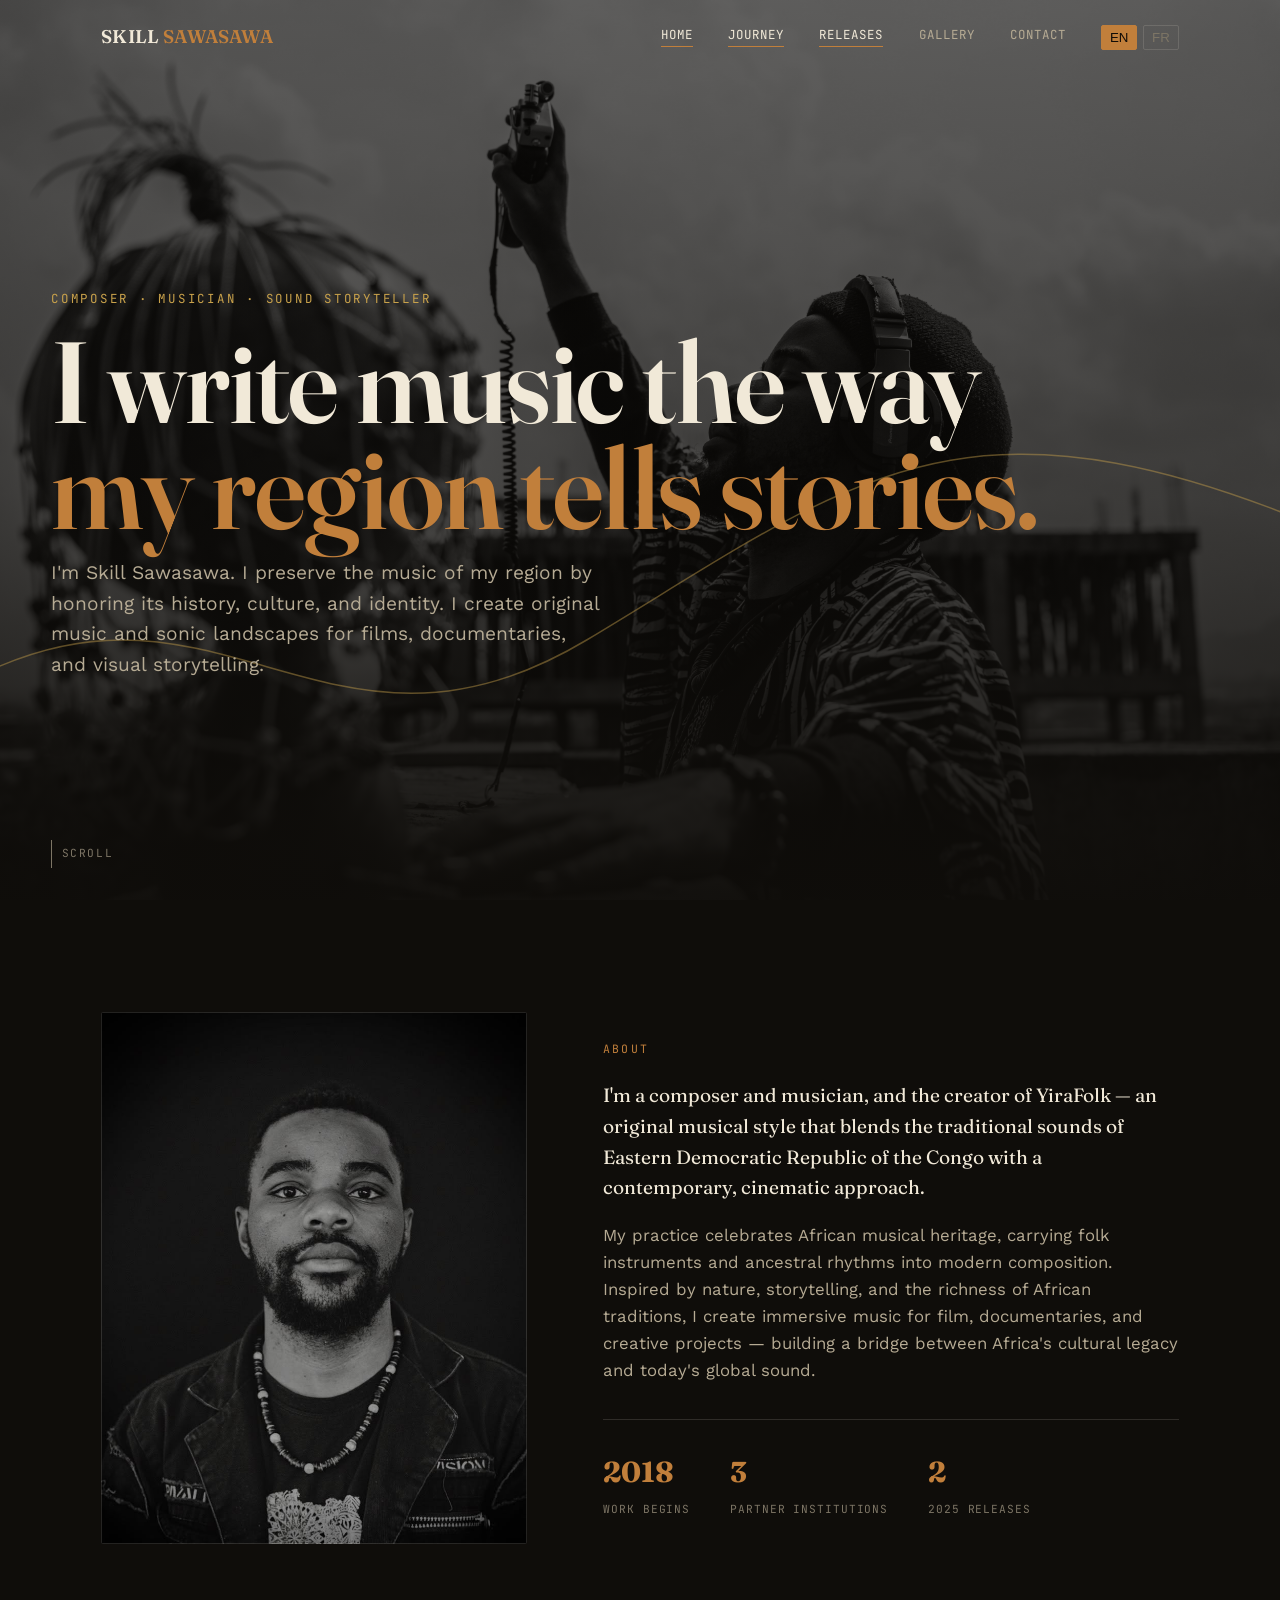
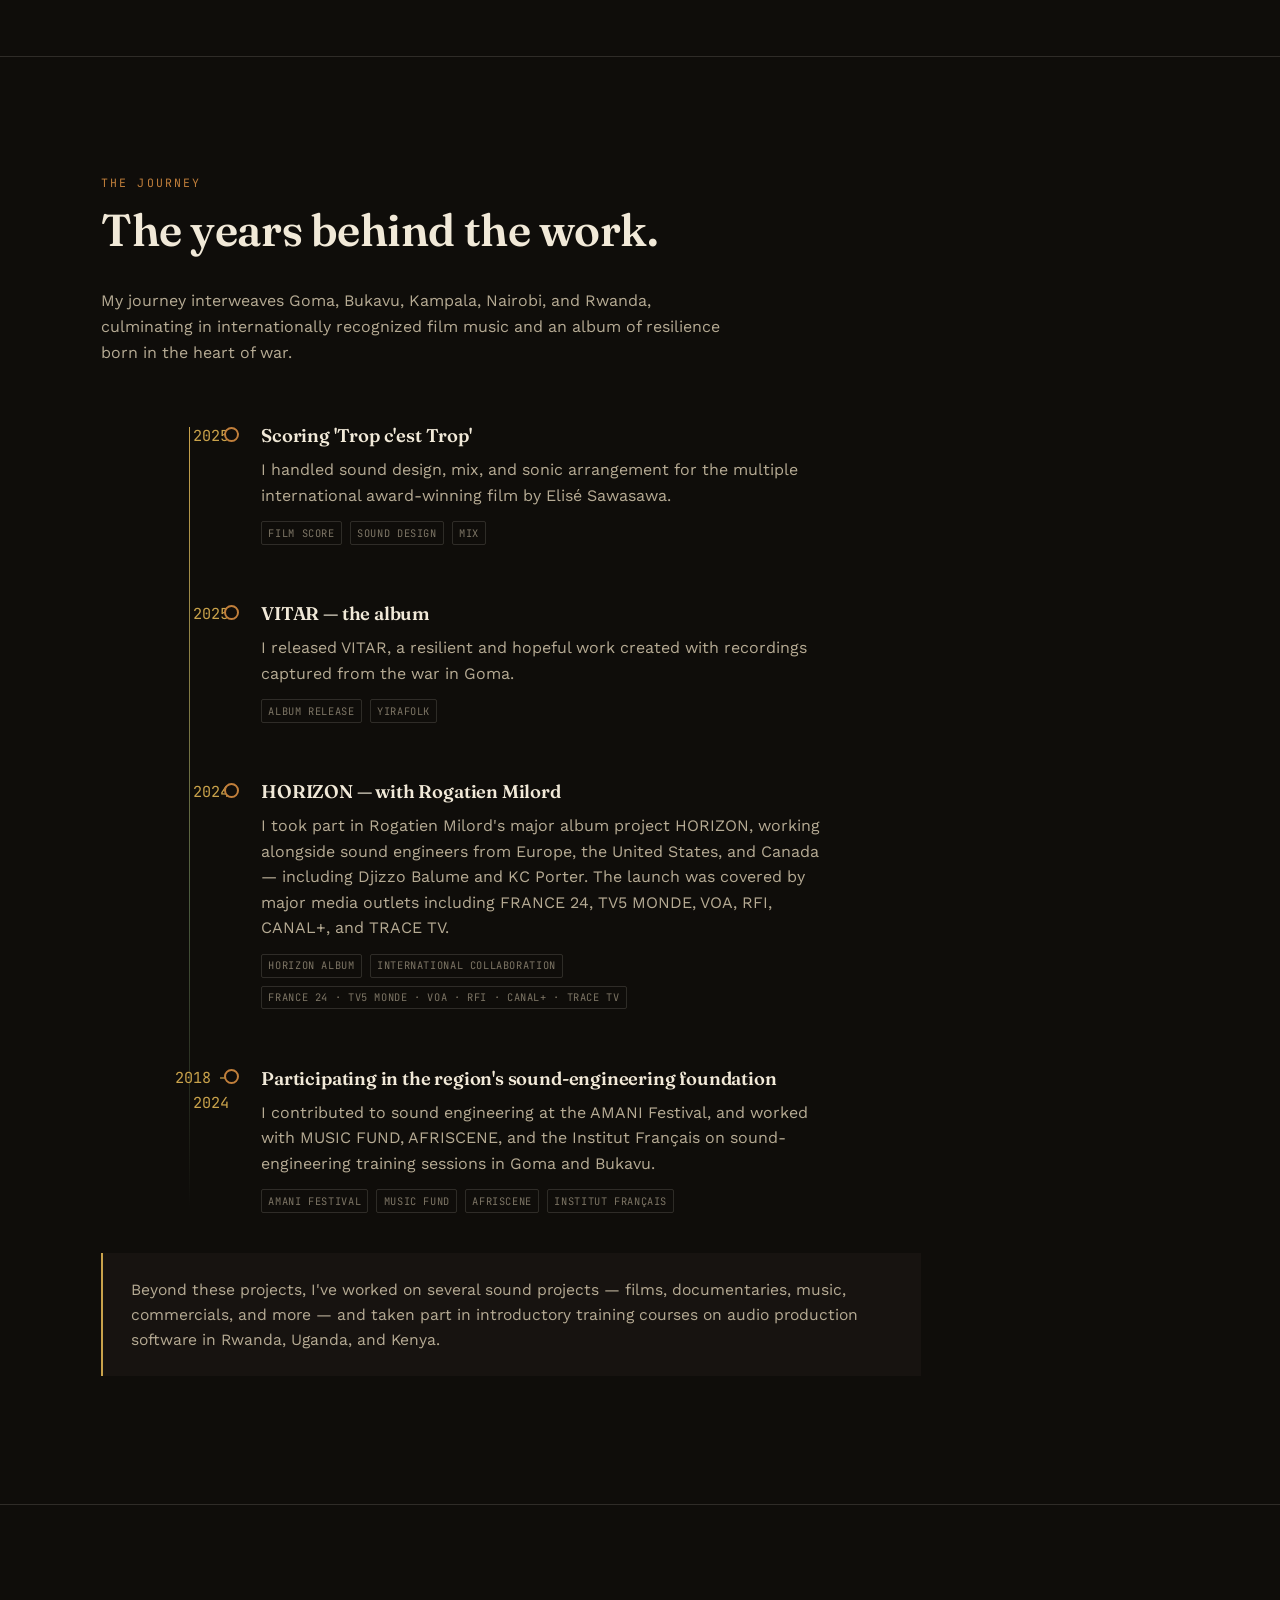
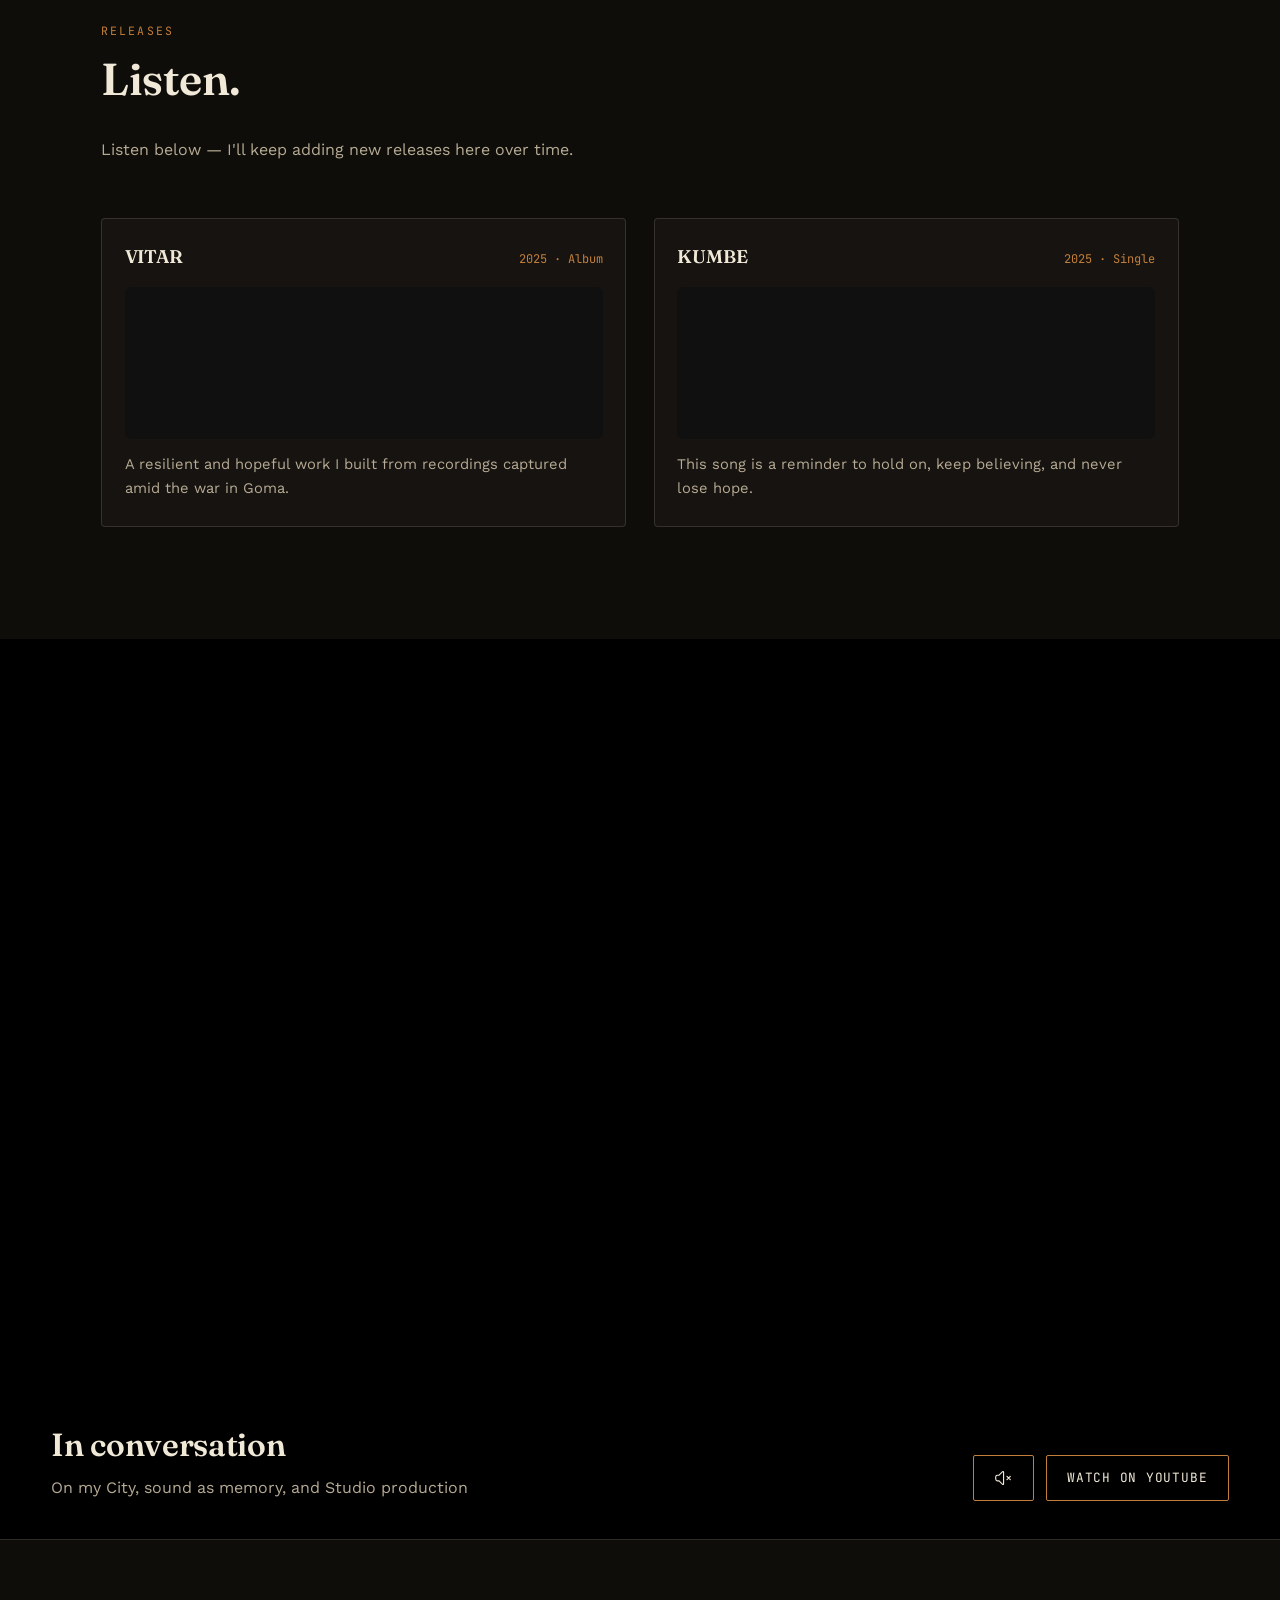
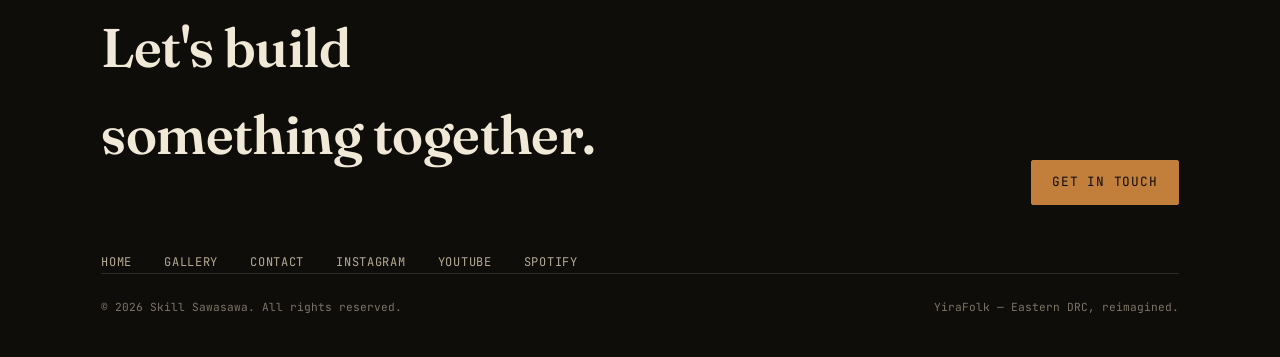
==== commit 7209c420: "filter the timeline from new to old" ====
--- a/index.html
+++ b/index.html
@@ -294,7 +294,7 @@
         </div>
 
         <div class="video-caption-actions">
-          <button class="btn" type="button" data-video-sound aria-pressed="false" >Unmute</button>
+          <button class="btn" type="button" data-video-sound aria-pressed="false" ></button>
           <a
             class="btn"
             href="https://www.youtube.com/watch?v=gygSU9MCURU"
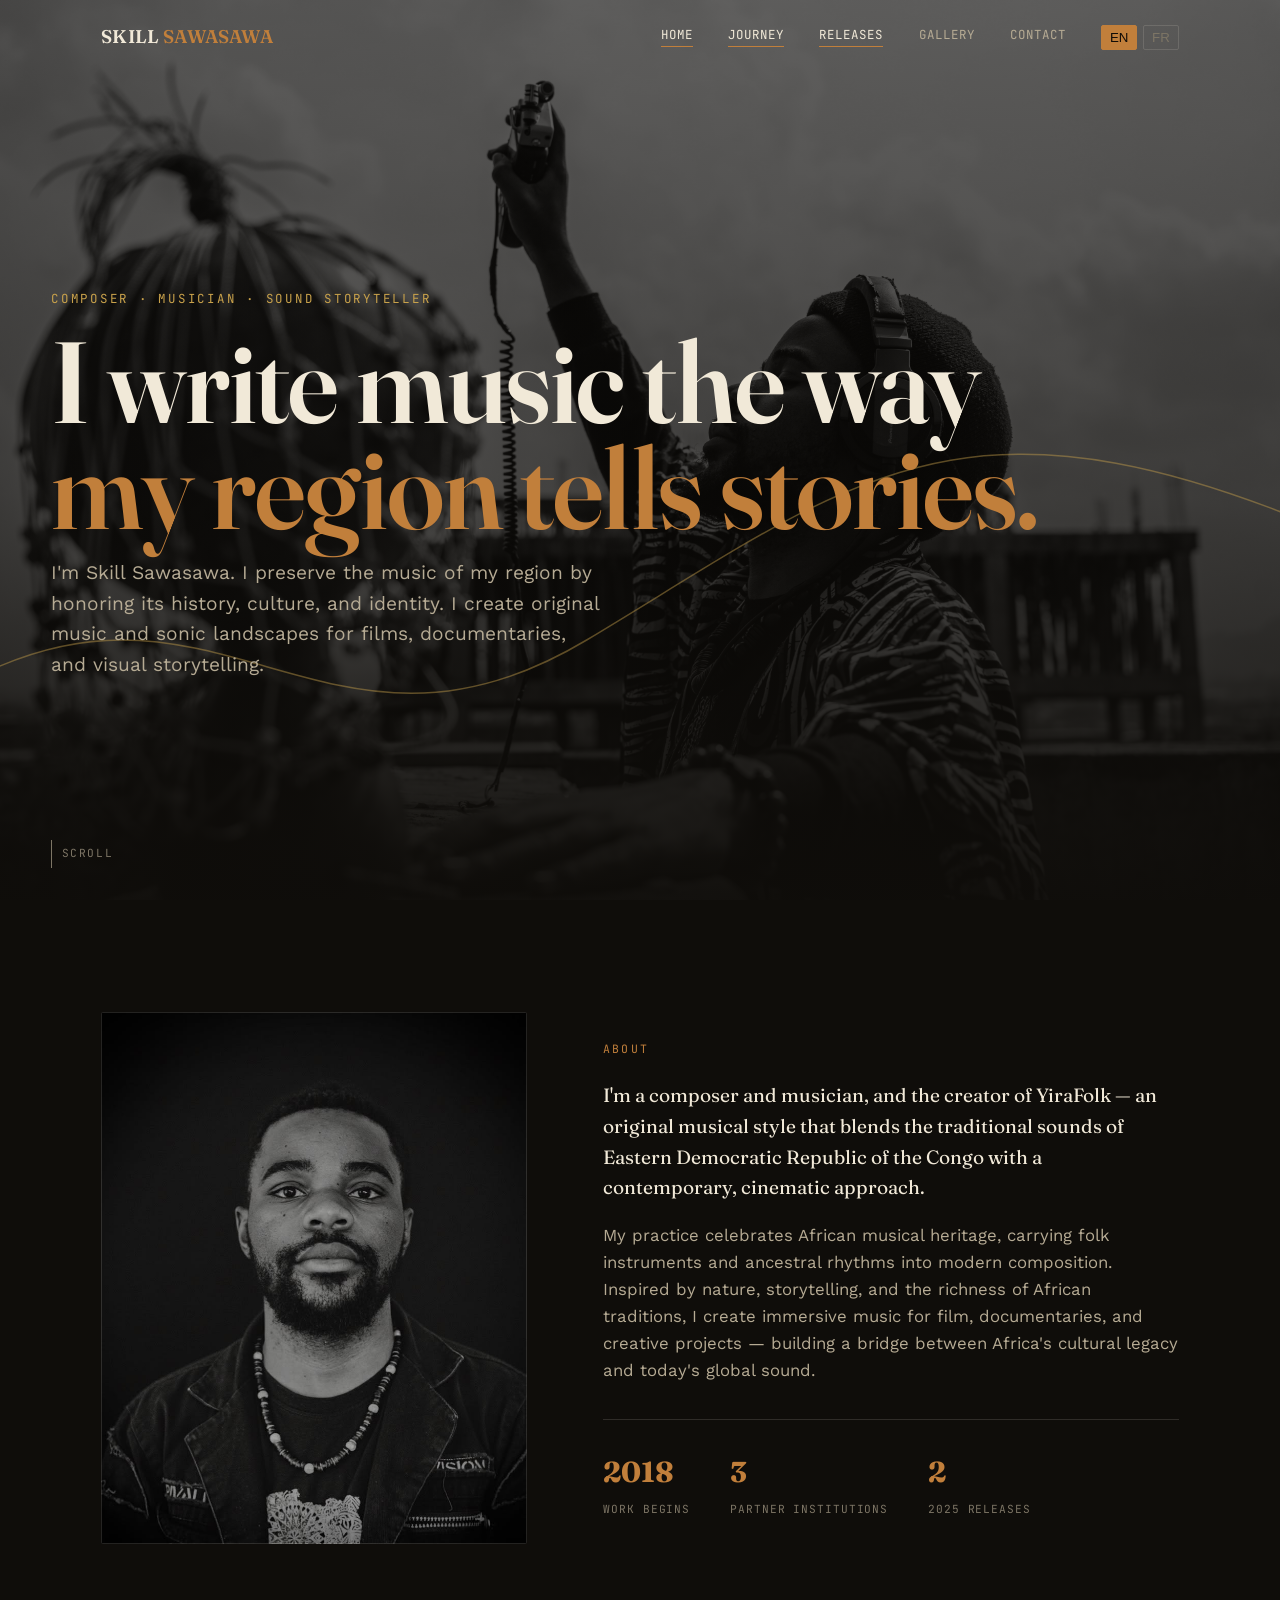
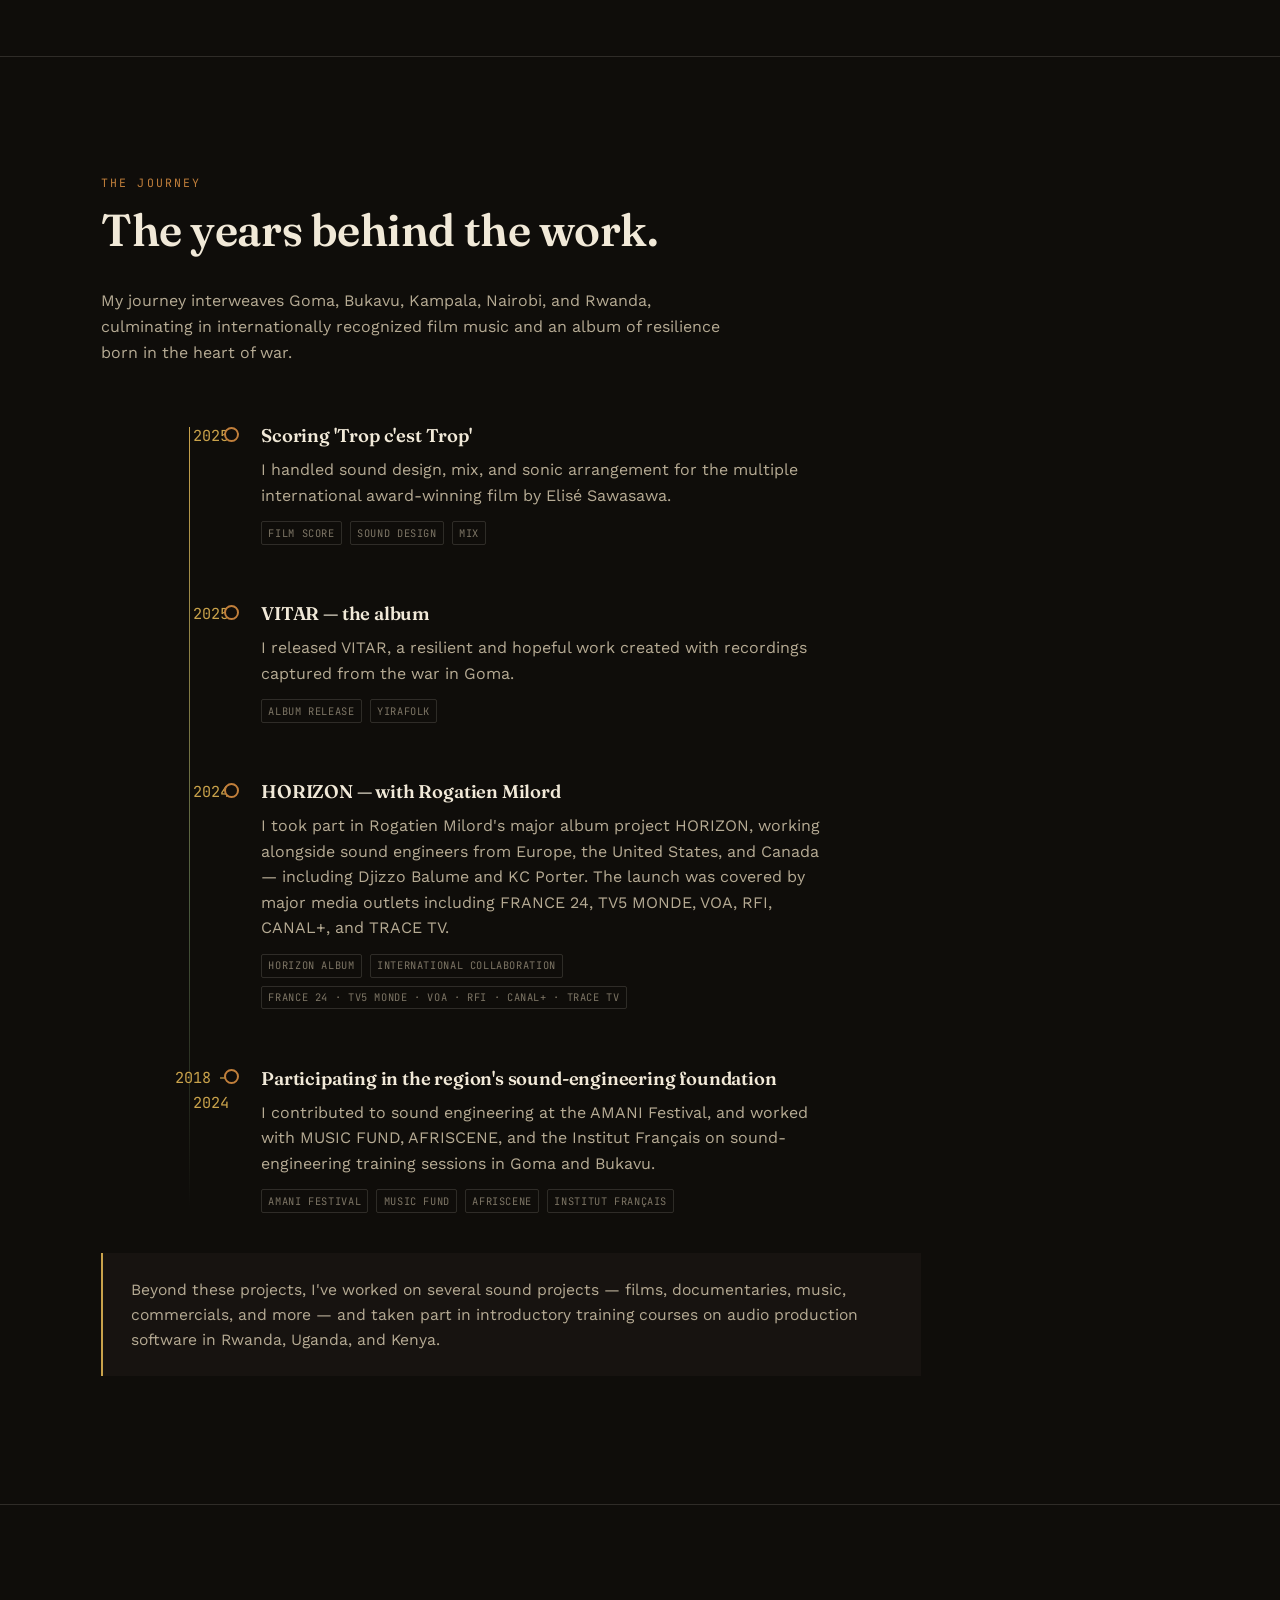
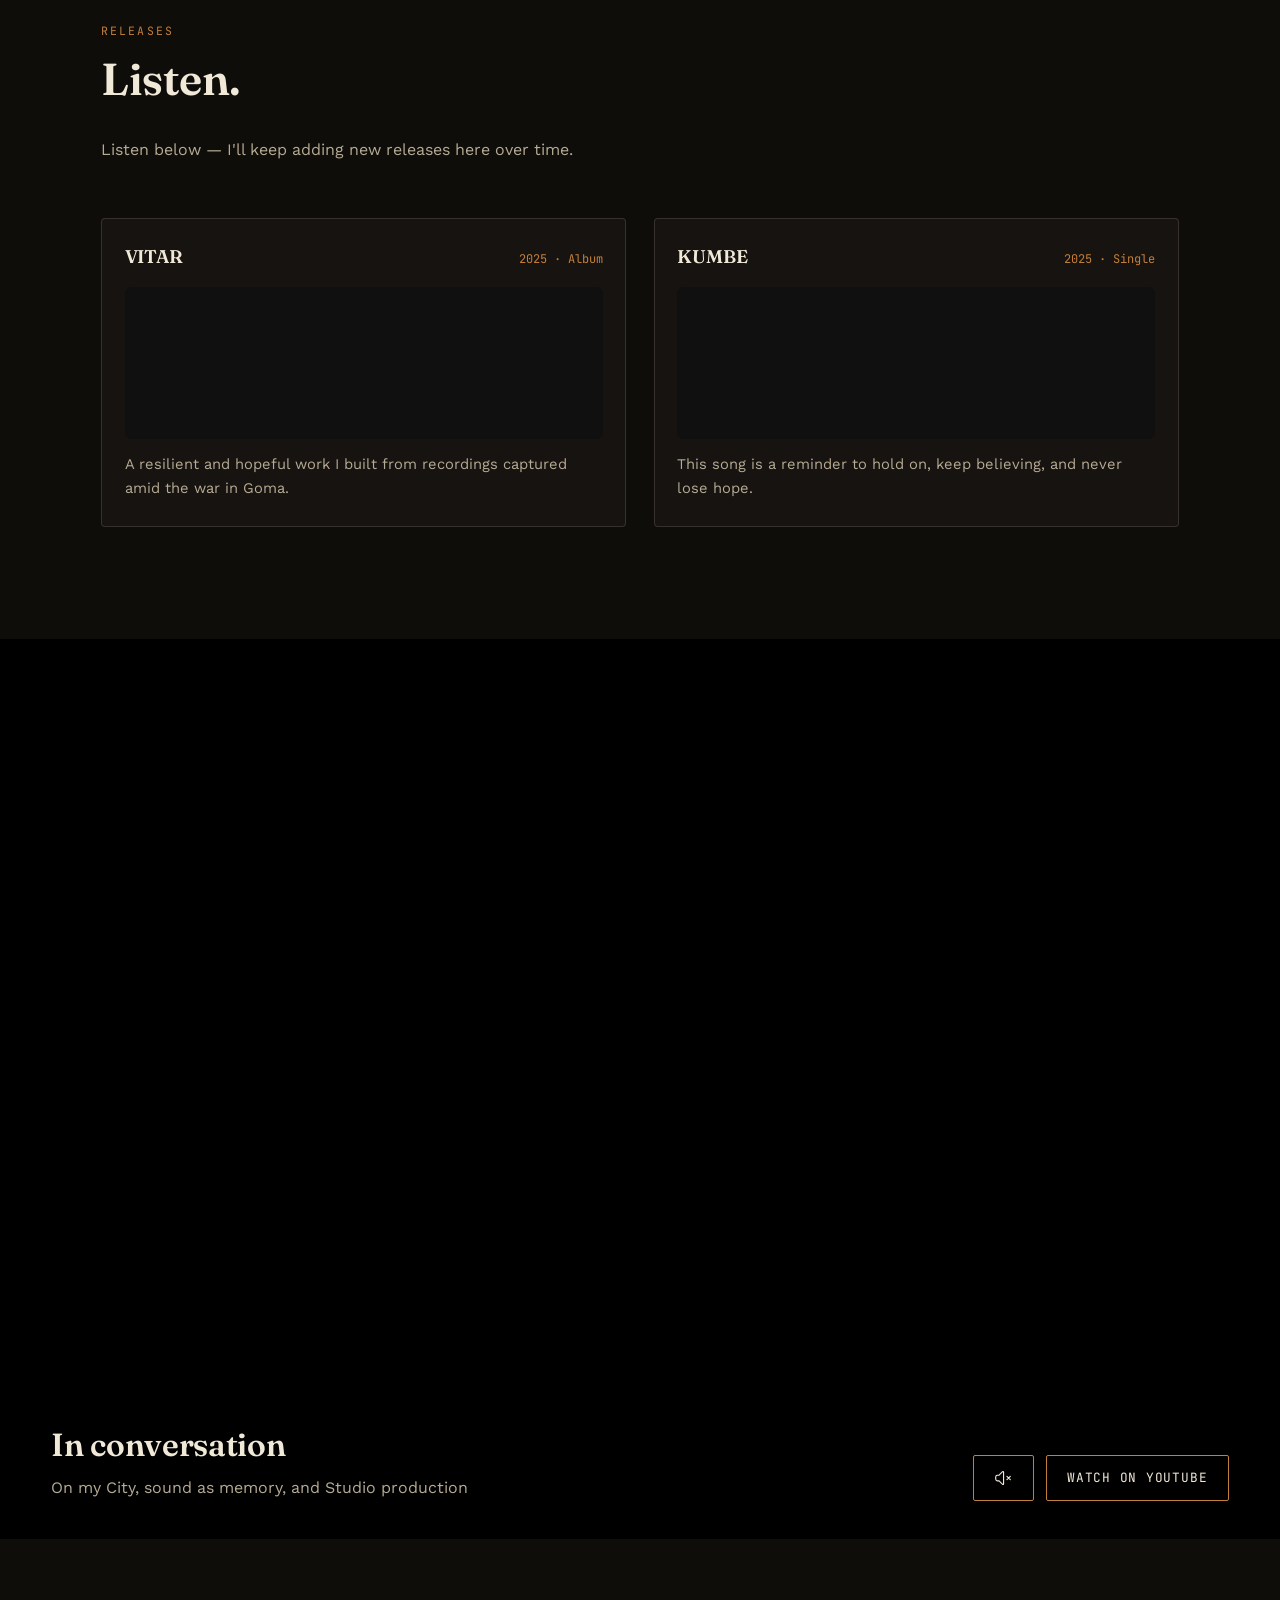
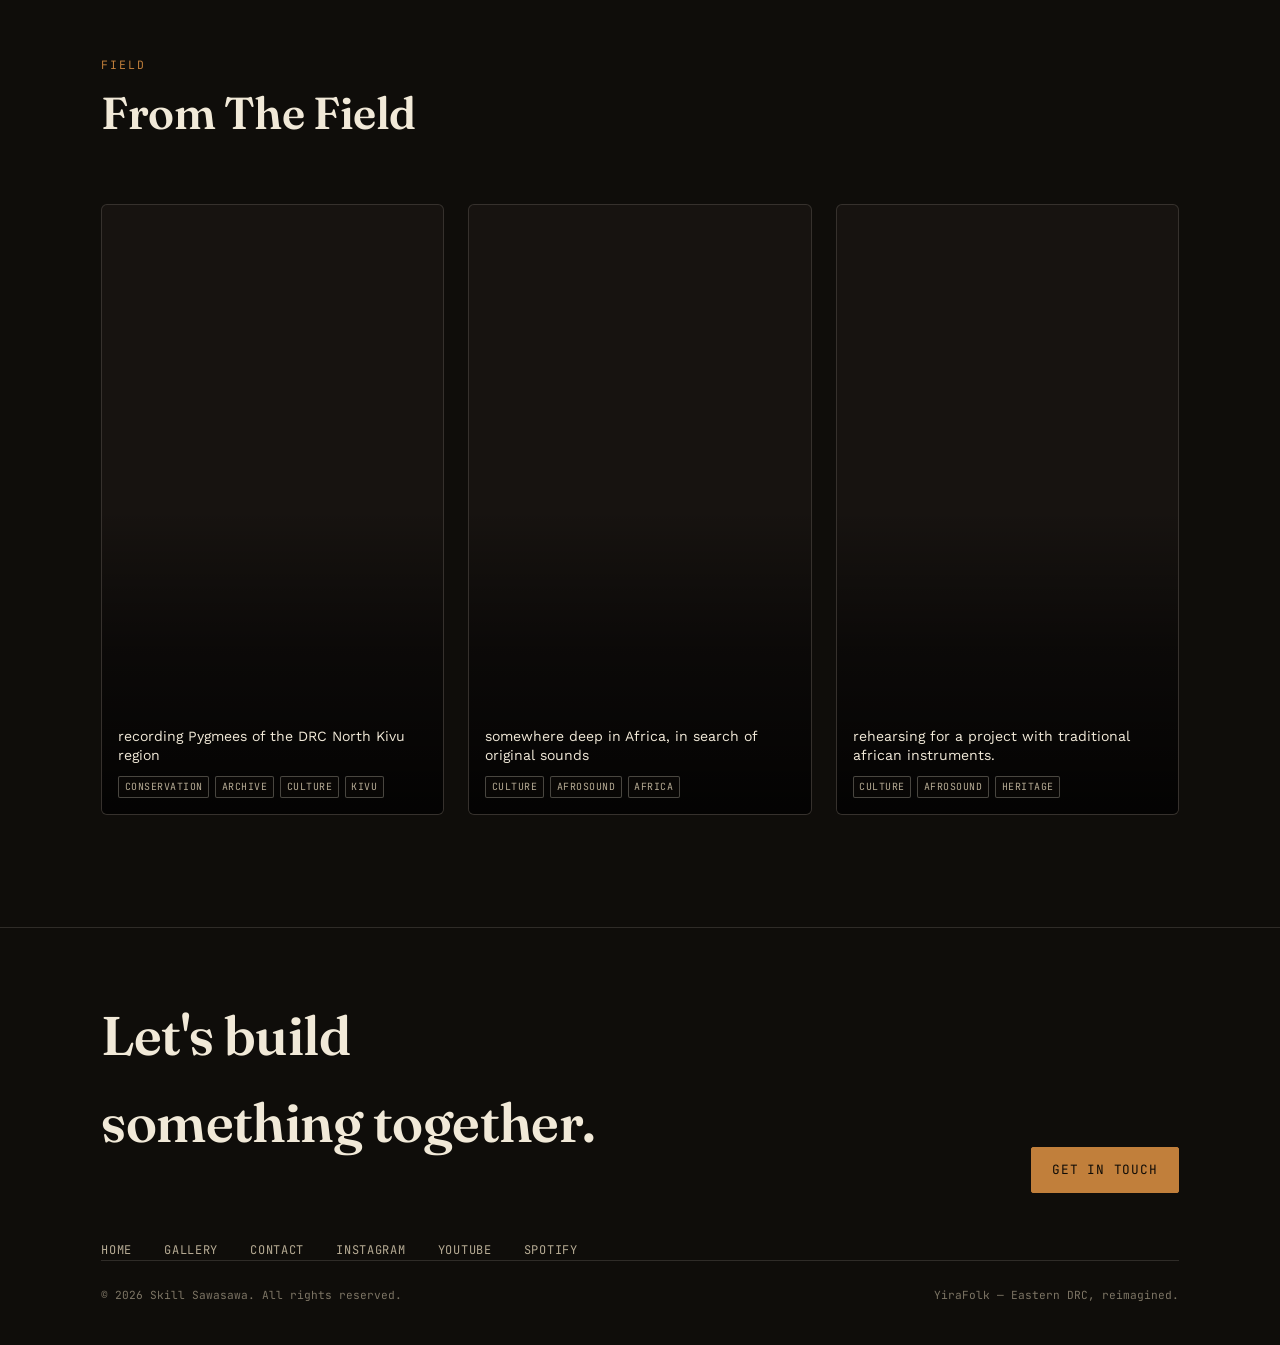
==== commit bbe1a0ae: "added a Field Clips section" ====
--- a/index.html
+++ b/index.html
@@ -308,6 +308,16 @@
       </div>
     </section>
 
+    <section class="field-clips">
+      <div class="container">
+        <div class="section-head">
+          <span class="eyebrow" data-i18n="clips.eyebrow">Field</span>
+          <h2 data-i18n="clips.title">From the field.</h2>
+        </div>
+        <div class="clips-grid" data-clips></div>
+      </div>
+    </section>
+
     <!-- ============================= FOOTER ============================= -->
     <footer class="site-footer">
       <div class="container">
@@ -413,5 +423,6 @@
         });
       })();
     </script>
+      <script async src="//www.instagram.com/embed.js"></script>
   </body>
 </html>
--- a/styles.css
+++ b/styles.css
@@ -667,6 +667,142 @@
 }
 
 /* =========================================================================
+FIELD CLIPS 
+=============================================================================*/
+.clips-grid {
+  display: grid;
+  grid-template-columns: repeat(3, 1fr);
+  gap: 1.5rem;
+}
+
+.clip-card {
+  position: relative;
+  aspect-ratio: 9 / 16;
+  overflow: hidden;
+  border-radius: 6px;
+  background: var(--bg-alt); /* shows while the embed is still loading */
+  border: 1px solid var(--line);
+}
+
+/* The slot that gets filled with an <iframe> or platform <blockquote>.
+   Absolute + inset:0 makes whatever lands inside stretch to fill the card. */
+.clip-media {
+  position: absolute;
+  inset: 0;
+  width: 100%;
+  height: 100%;
+}
+
+/* YouTube iframes will actually fill this fully. Instagram/TikTok's own
+   embeds size themselves according to their own rules and may not perfectly
+   fill a 9:16 box edge-to-edge — check this once real embeds are loading,
+   and adjust (e.g. object-fit-style centering, or accept their native
+   sizing/letterboxing) if it looks off. */
+.clip-media iframe {
+  width: 100%;
+  height: 100%;
+  border: 0;
+  display: block;
+}
+
+/* Bottom gradient + text overlay */
+.clip-overlay {
+  position: absolute;
+  left: 0;
+  right: 0;
+  bottom: 0;
+  top: 50%; /* <- controls how far up the gradient reaches */
+  z-index: 2;
+  padding: 1.25rem 1rem 1rem;
+  background: linear-gradient(
+    0deg,
+    rgba(0, 0, 0, 0.85) 0%,
+    rgba(0, 0, 0, 0.5) 55%,
+    transparent 100%
+  );
+  display: flex;
+  flex-direction: column;
+  justify-content: flex-end; /* <- pushes text to the bottom of this now-taller box */
+  gap: 0.6rem;
+  pointer-events: none;
+}
+
+.clip-description {
+  margin: 0;
+  color: var(--ink);
+  font-size: 0.88rem;
+  line-height: 1.4;
+}
+
+.clip-tags {
+  display: flex;
+  flex-wrap: wrap;
+  gap: 0.4rem;
+}
+
+.clip-tags span {
+  font-family: var(--mono);
+  font-size: 0.62rem;
+  letter-spacing: 0.05em;
+  text-transform: uppercase;
+  color: var(--ink-muted);
+  border: 1px solid rgba(241, 233, 216, 0.28);
+  padding: 0.2em 0.55em;
+  border-radius: 2px;
+  background: rgba(15, 13, 10, 0.4);
+}
+
+/* Mute/unmute icon button — top-right corner, above the video and overlay */
+.clip-sound {
+  position: absolute;
+  top: 0.75rem;
+  right: 0.75rem;
+  z-index: 3;
+  width: 34px;
+  height: 34px;
+  display: flex;
+  align-items: center;
+  justify-content: center;
+  background: rgba(15, 13, 10, 0.55);
+  border: 1px solid rgba(241, 233, 216, 0.25);
+  border-radius: 50%;
+  color: var(--ink);
+  cursor: pointer;
+  backdrop-filter: blur(2px);
+  transition:
+    background 0.2s ease,
+    border-color 0.2s ease;
+}
+.clip-sound:hover {
+  background: rgba(15, 13, 10, 0.8);
+  border-color: var(--clay);
+}
+.clip-sound svg {
+  width: 16px;
+  height: 16px;
+}
+
+/* Only YouTube cards get a working sound button (see earlier note on
+   platform limitations) — hide it for Instagram/TikTok cards so it doesn't
+   sit there non-functional. */
+.clip-card[data-platform="instagram"] .clip-sound,
+.clip-card[data-platform="tiktok"] .clip-sound {
+  display: none;
+}
+
+/* Responsive: 3 → 2 → 1 columns */
+@media (max-width: 900px) {
+  .clips-grid {
+    grid-template-columns: repeat(2, 1fr);
+  }
+}
+@media (max-width: 560px) {
+  .clips-grid {
+    grid-template-columns: 1fr;
+  }
+}
+
+/* =========================================================================
    FOOTER / CONTACT CTA
    ========================================================================= */
 .site-footer {
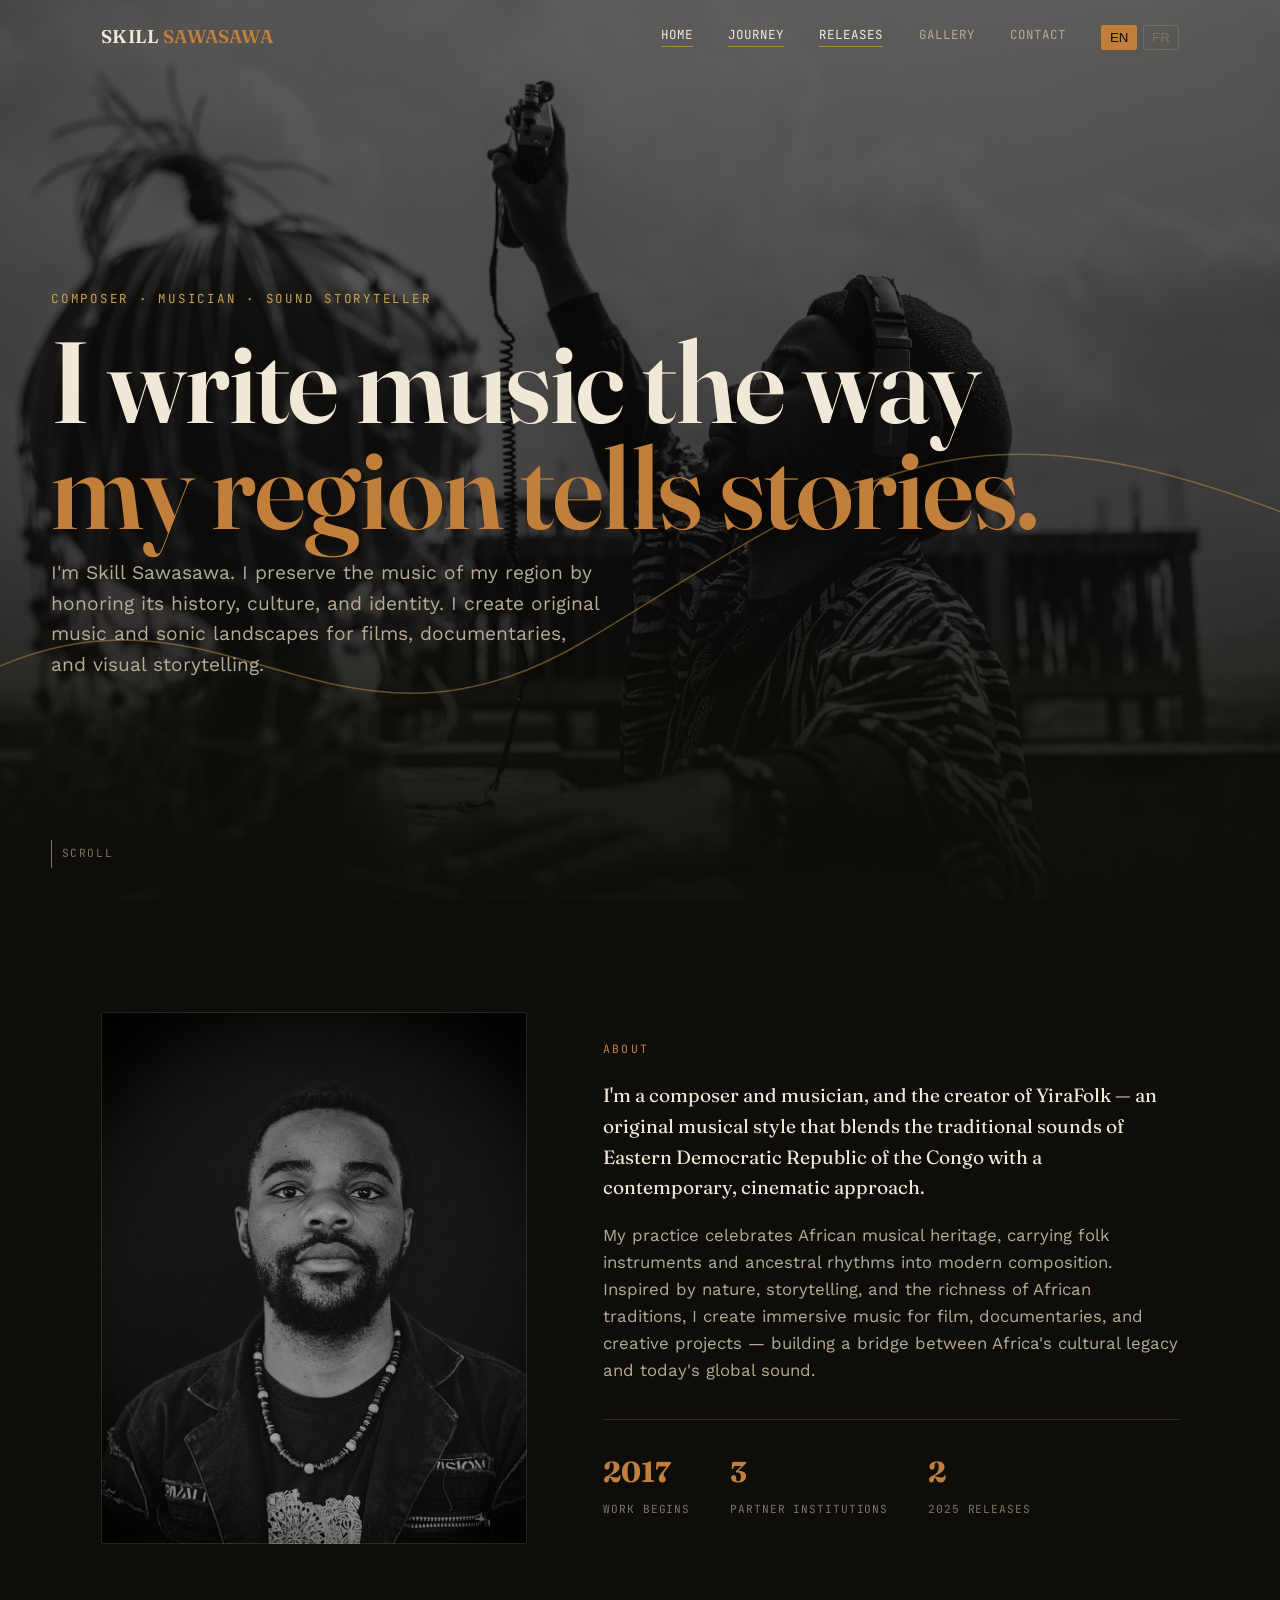
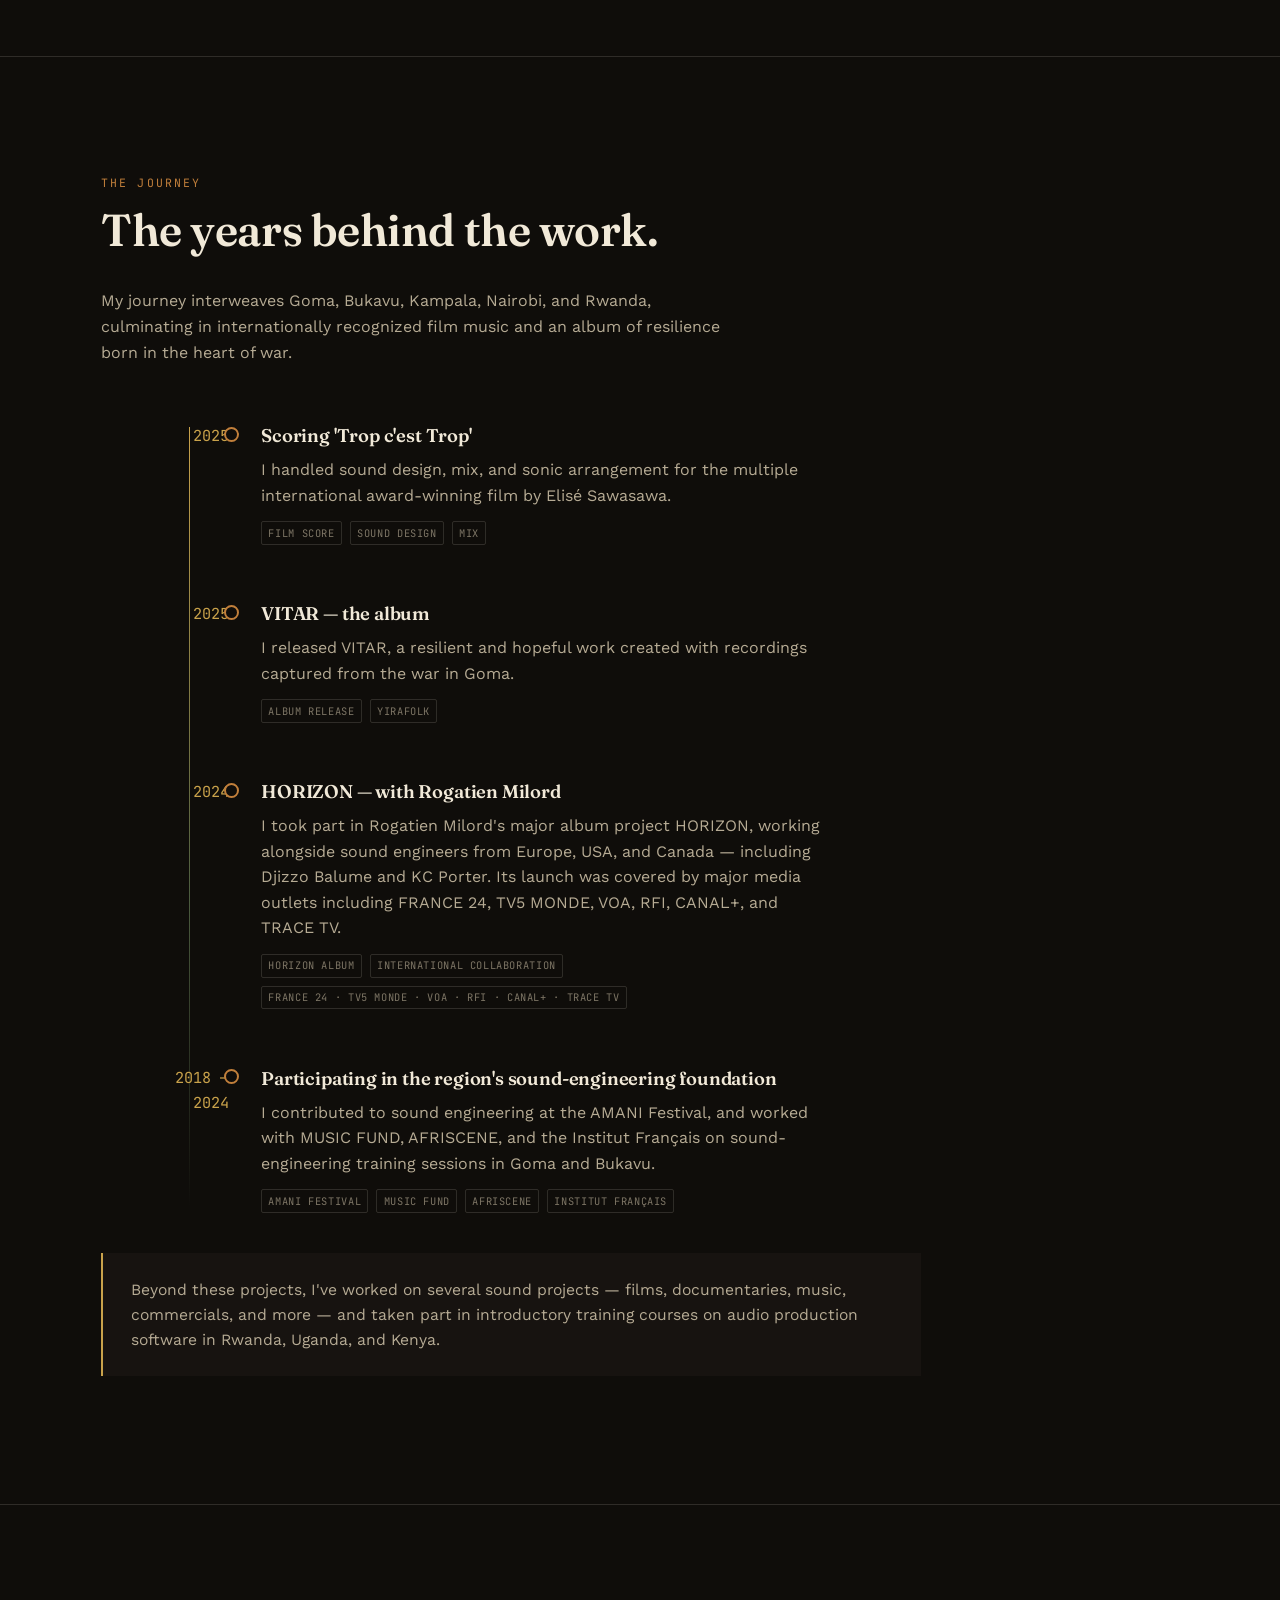
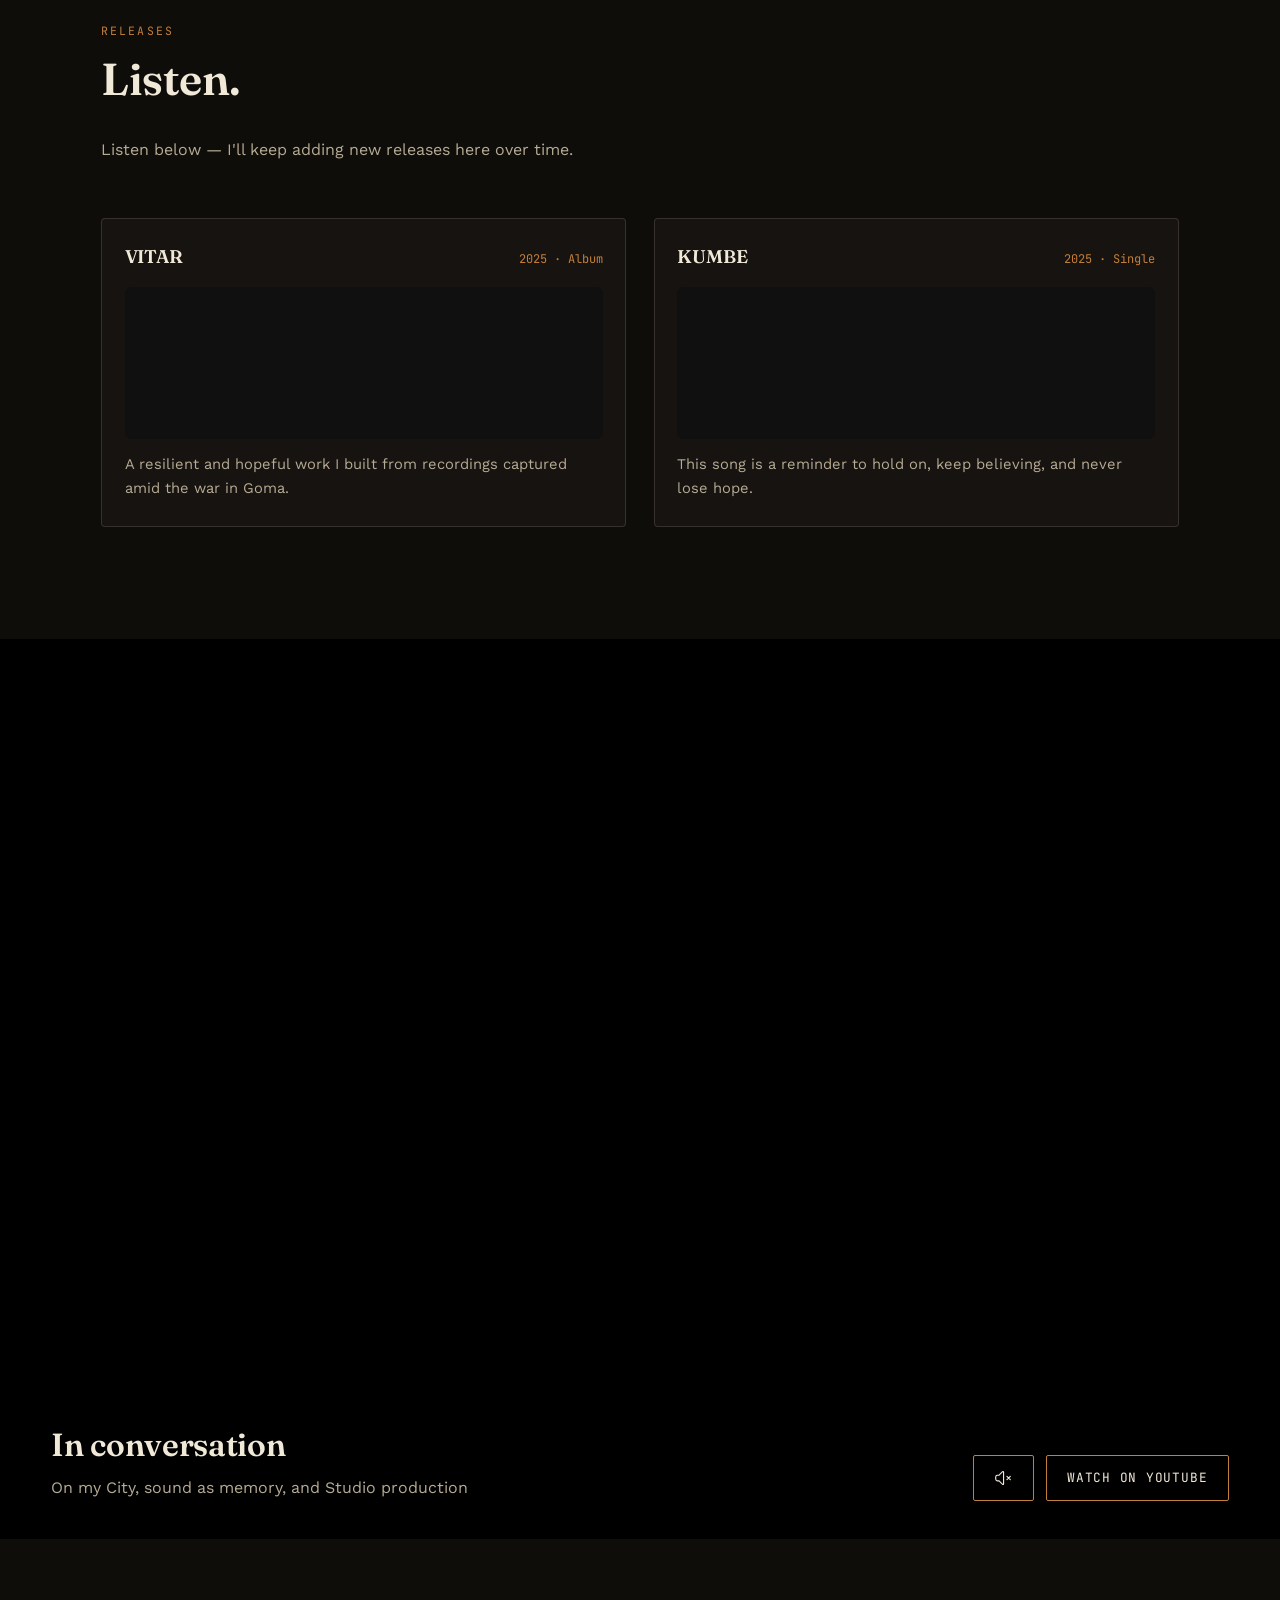
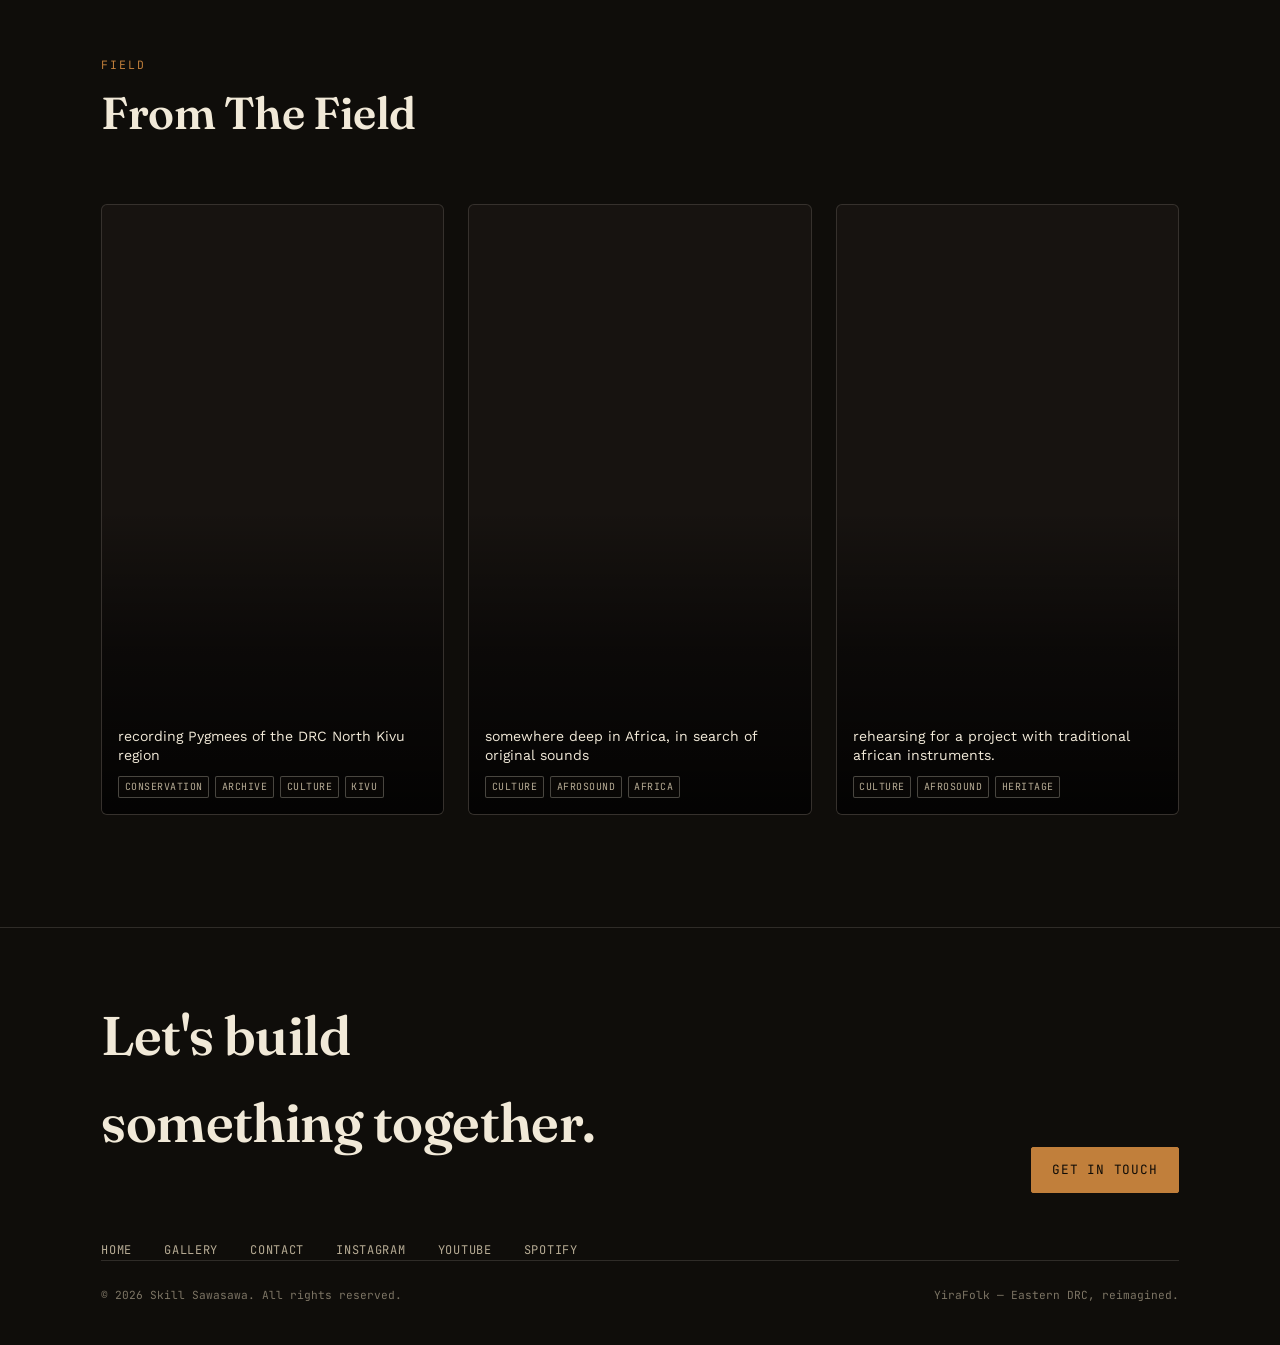
==== commit 6fa4bcc6: "minor edits (changes debut to 2017)" ====
--- a/index.html
+++ b/index.html
@@ -199,7 +199,7 @@
           </p>
           <div class="about-stats">
             <div>
-              <strong data-i18n="about.stat1.value">2018</strong>
+              <strong data-i18n="about.stat1.value">2017</strong>
               <span data-i18n="about.stat1.label">Work begins</span>
             </div>
             <div>
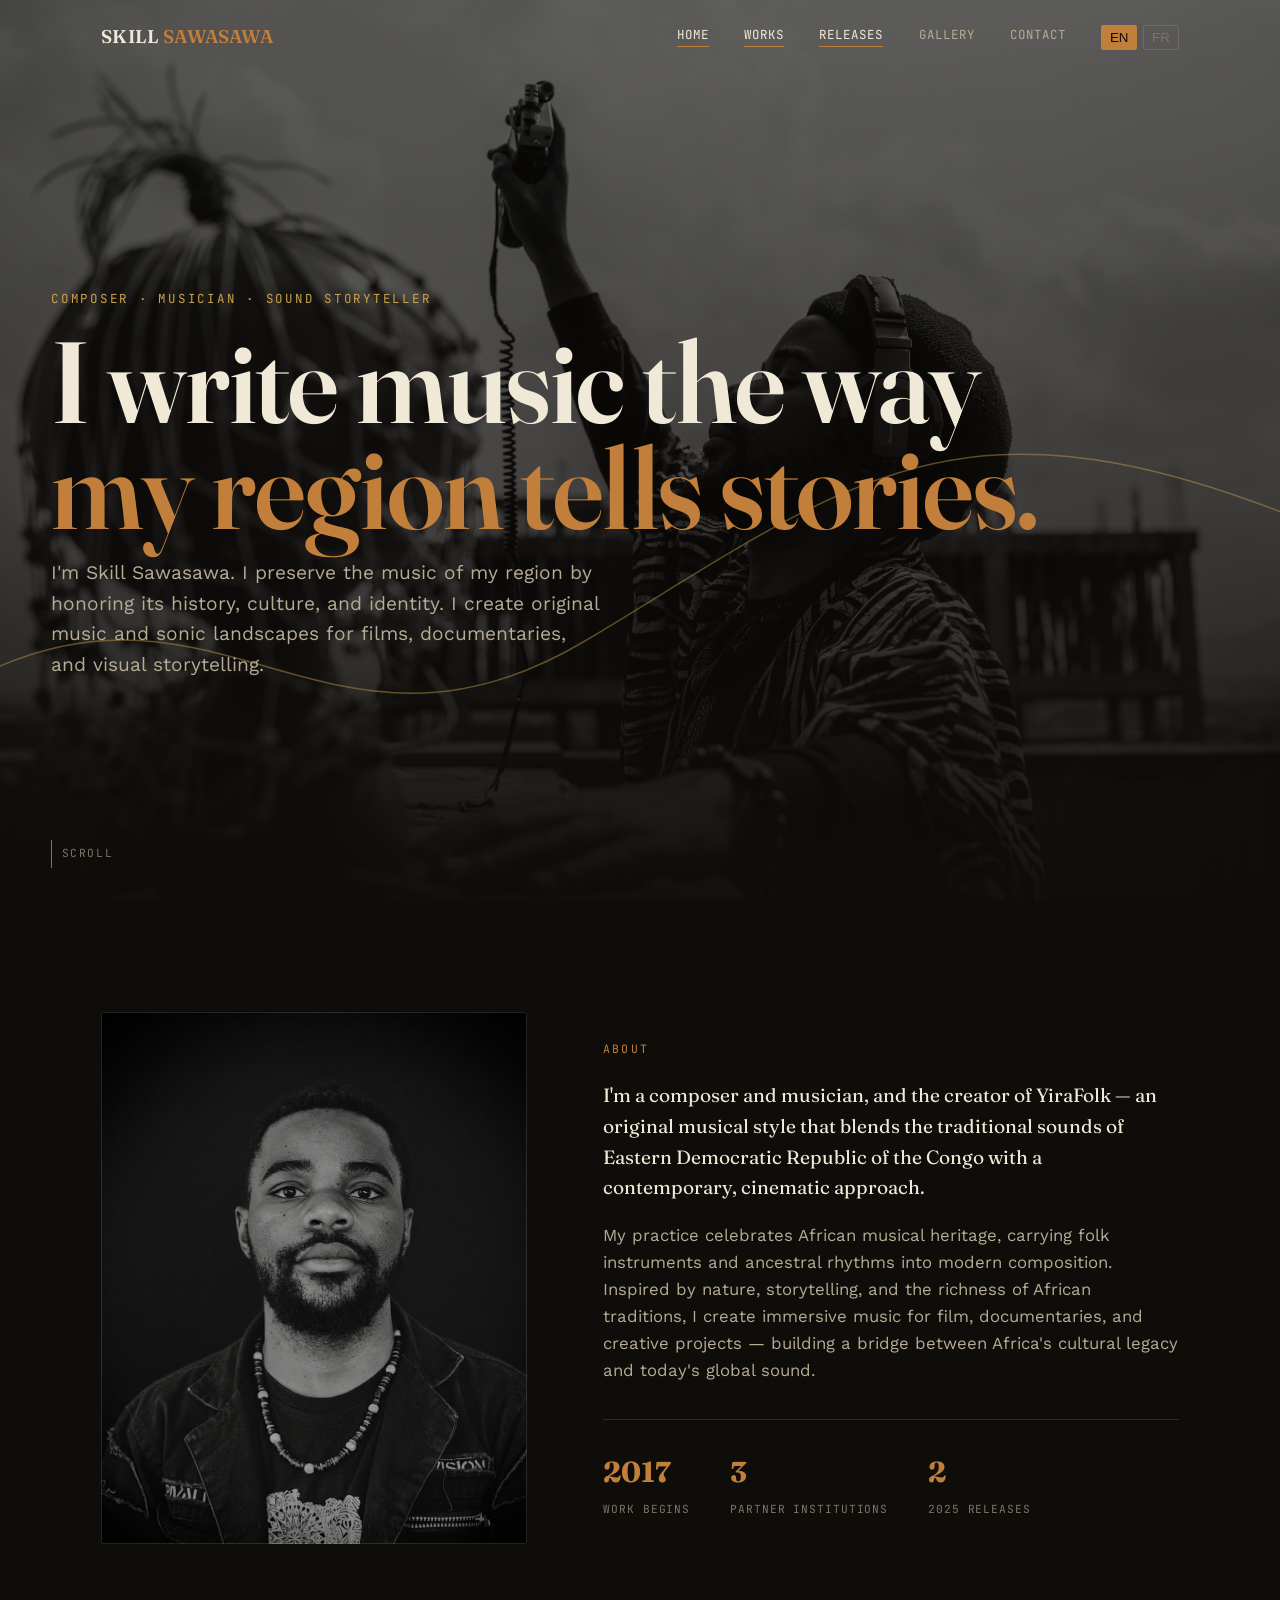
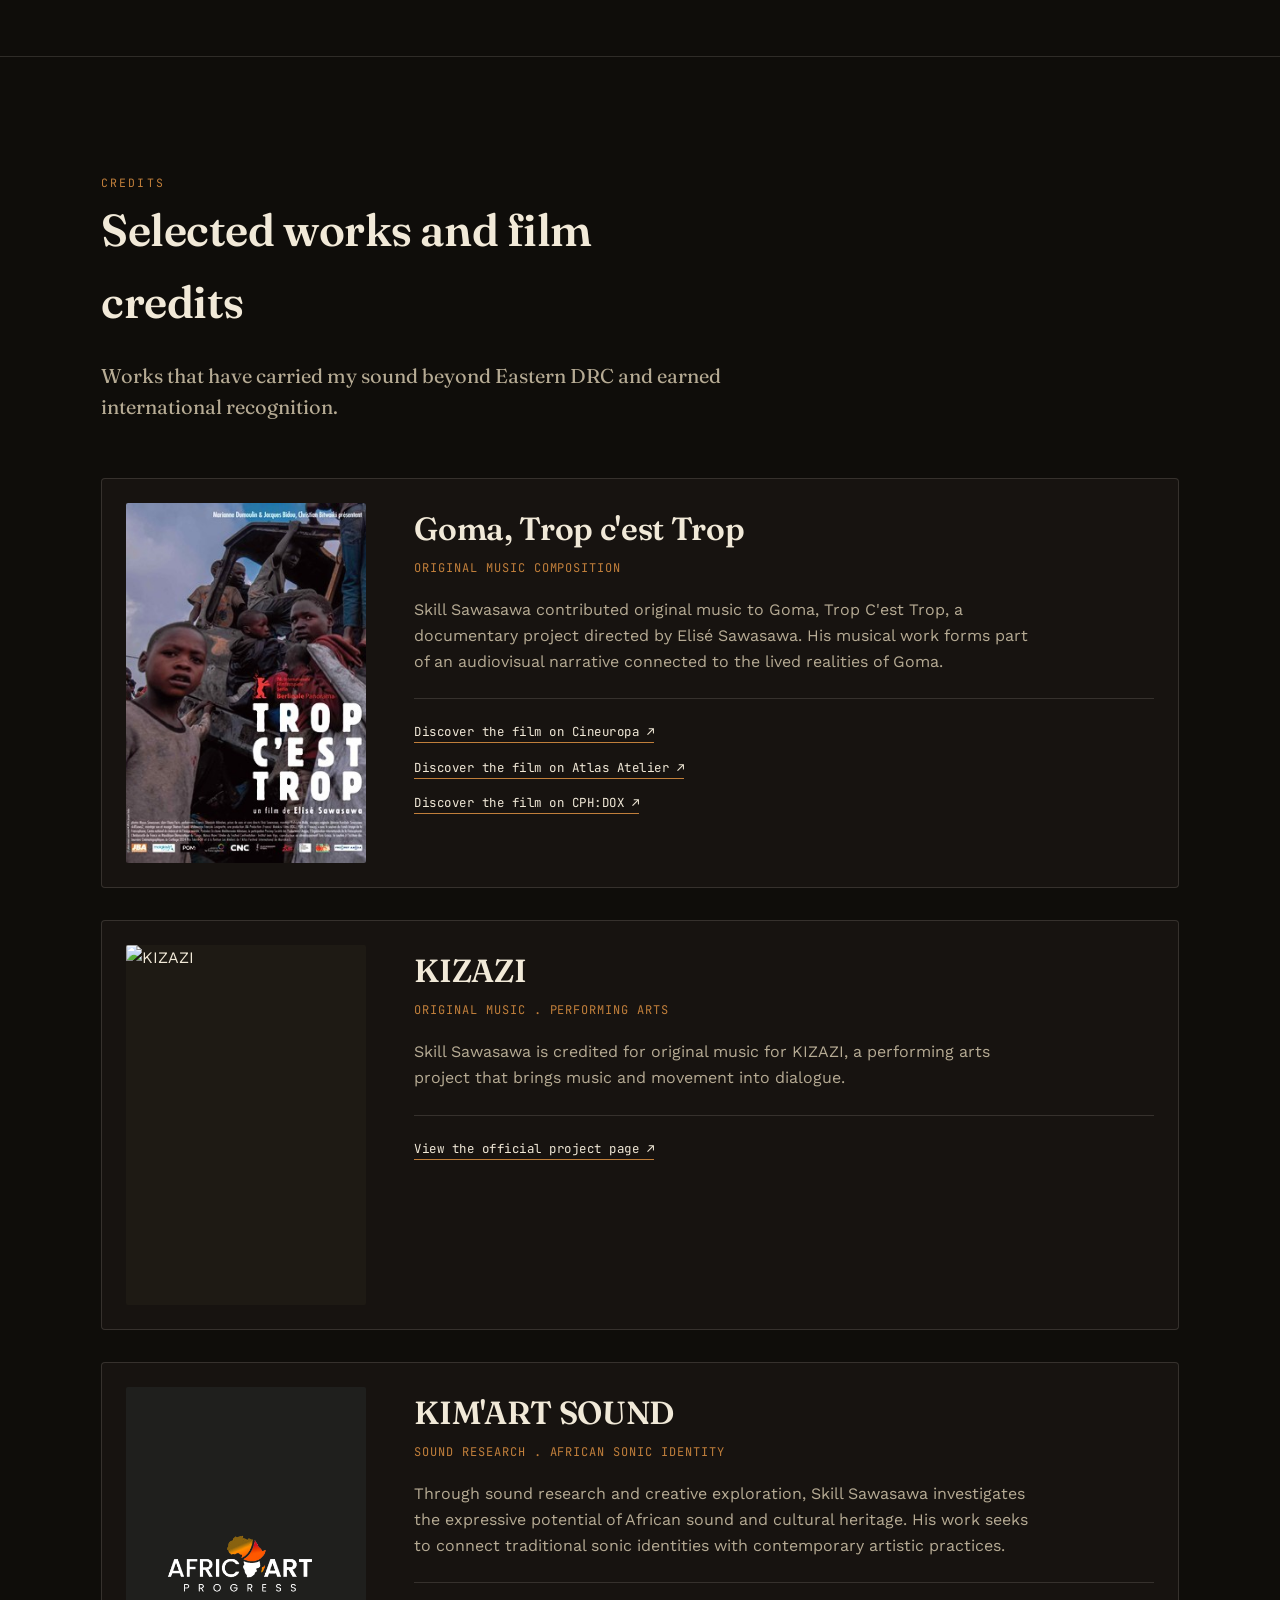
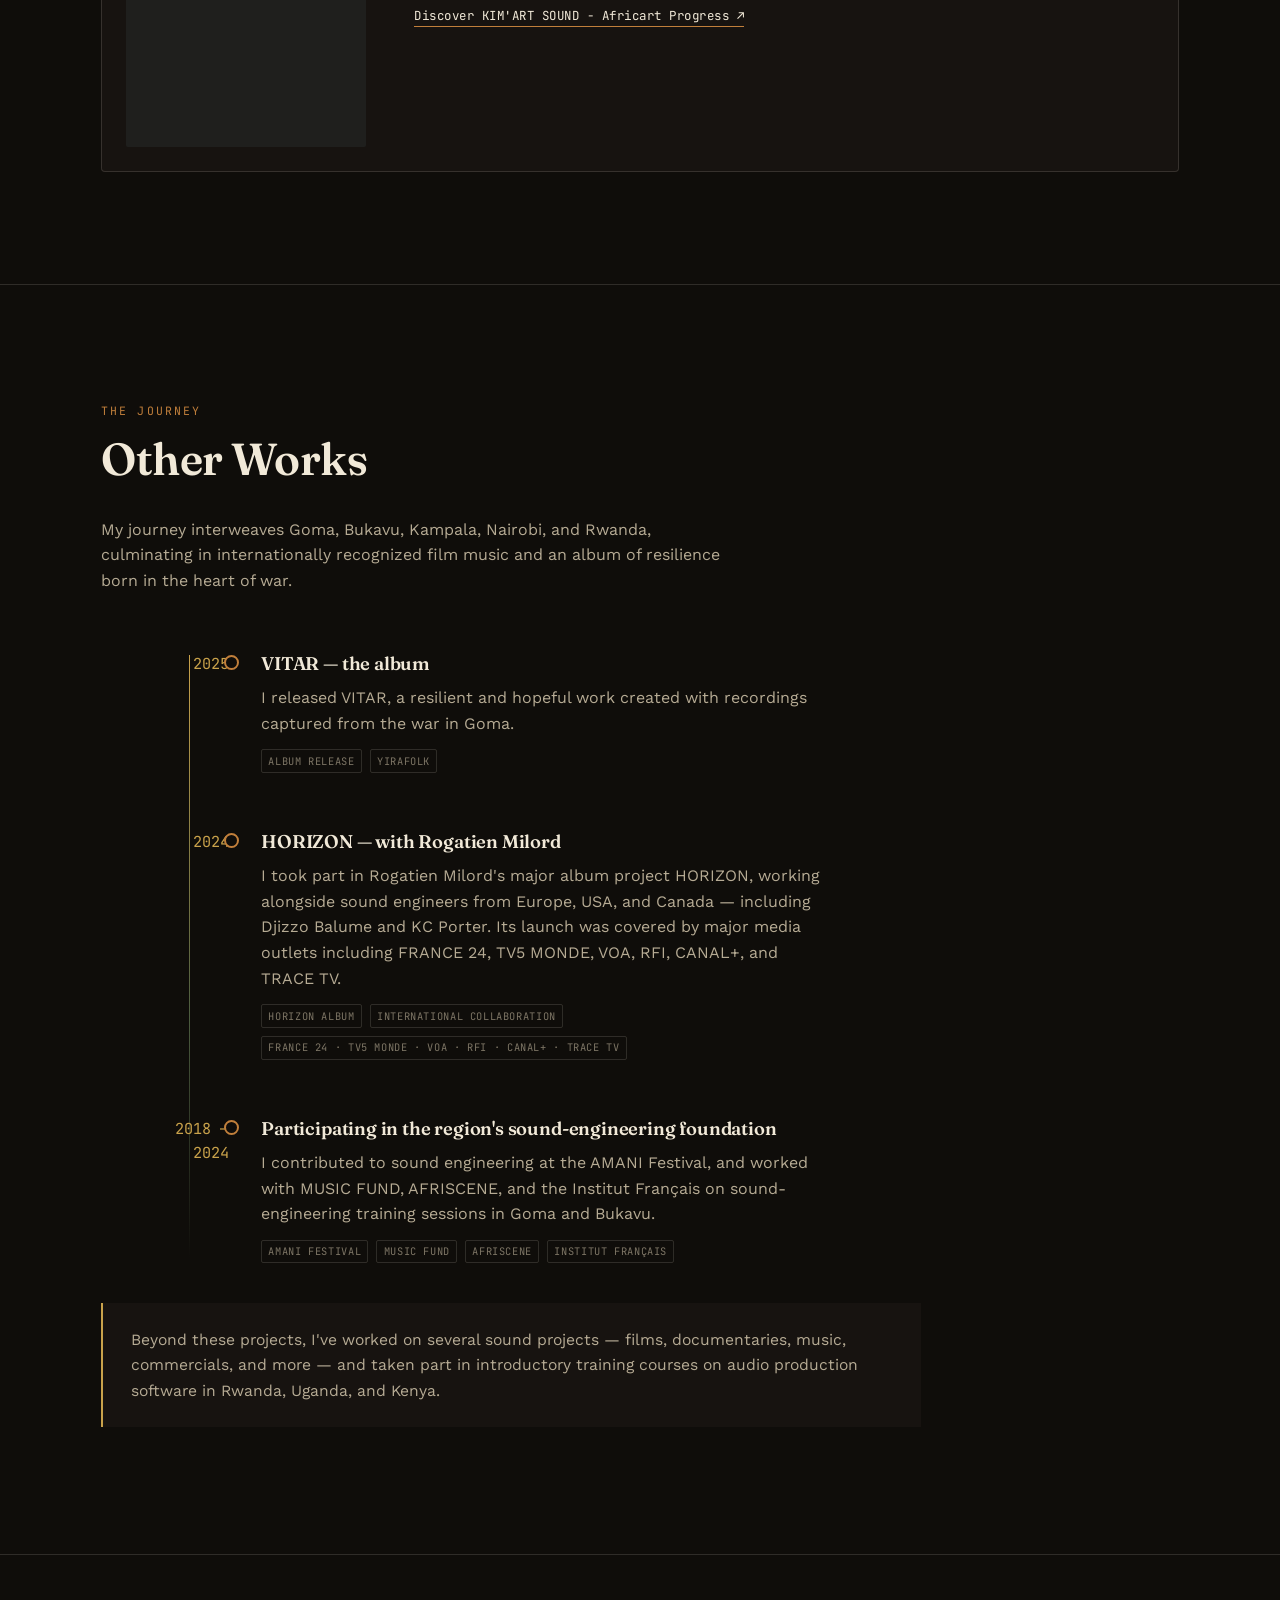
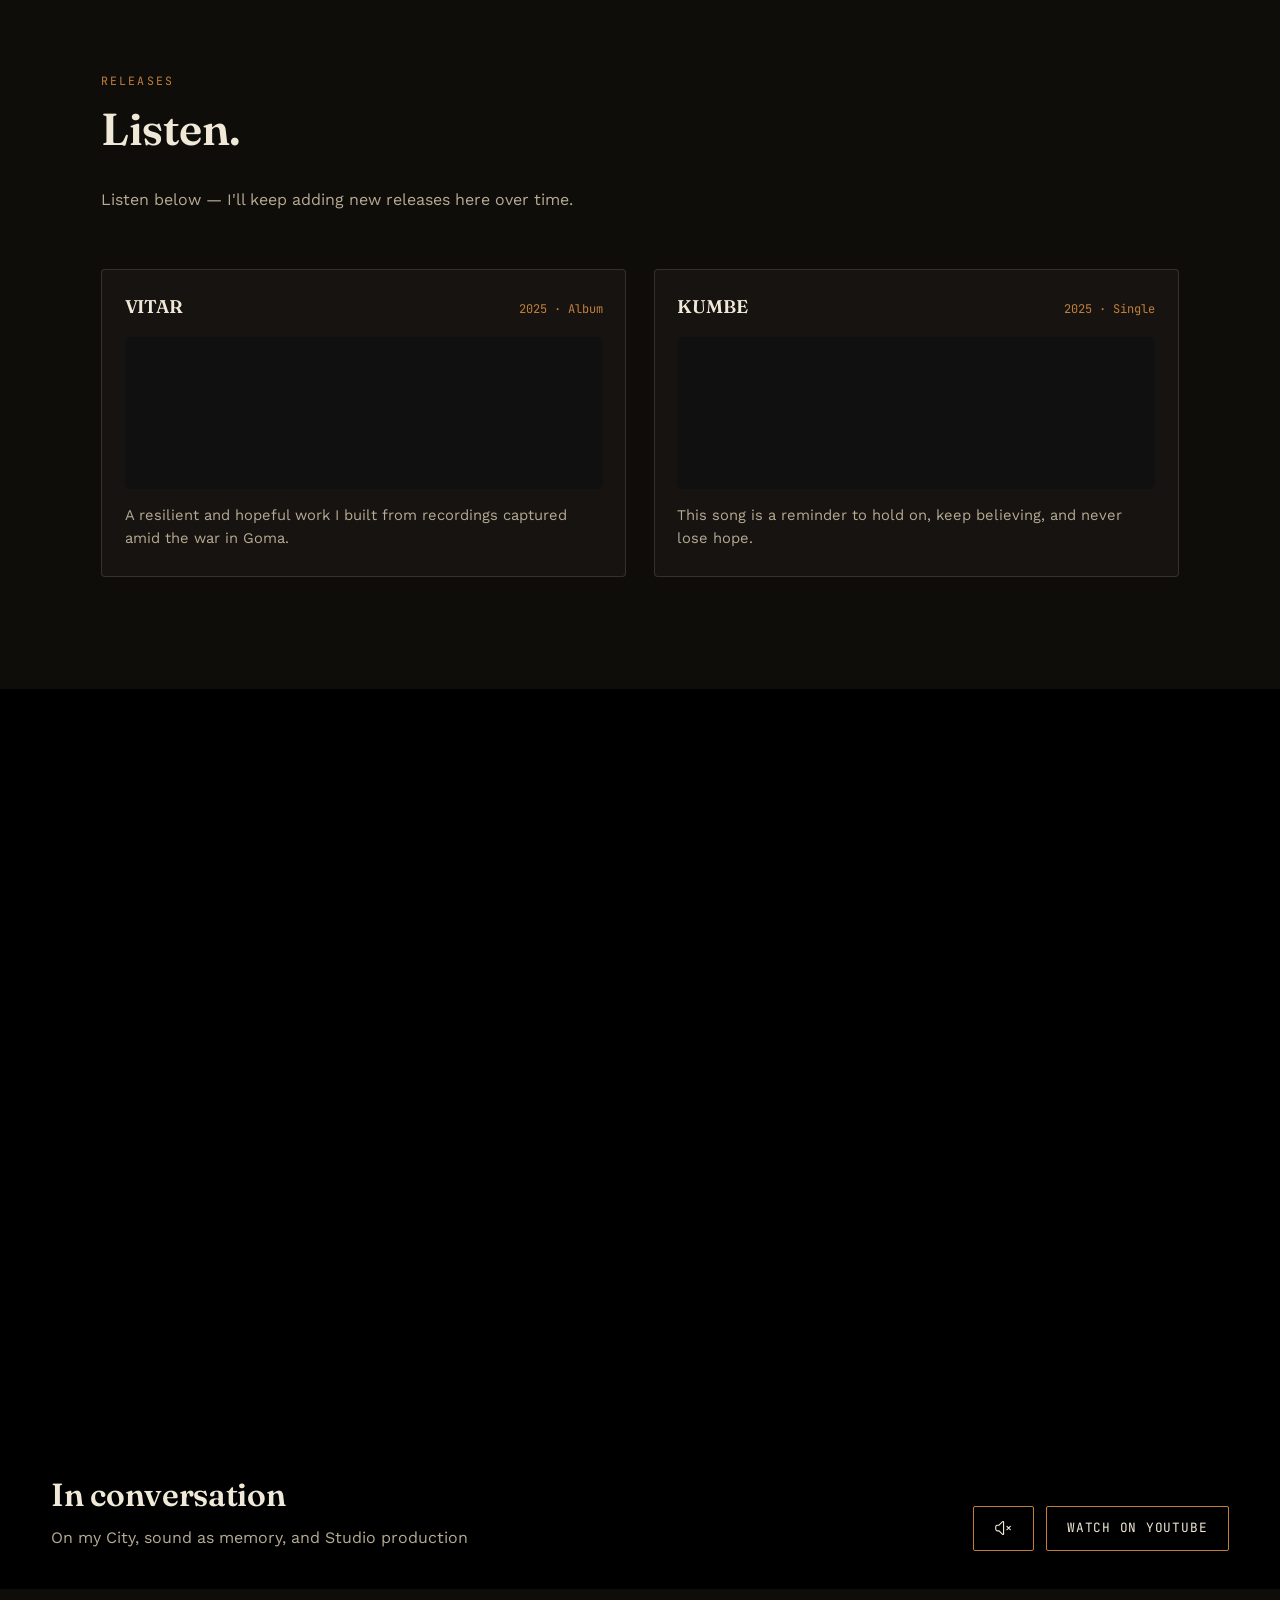
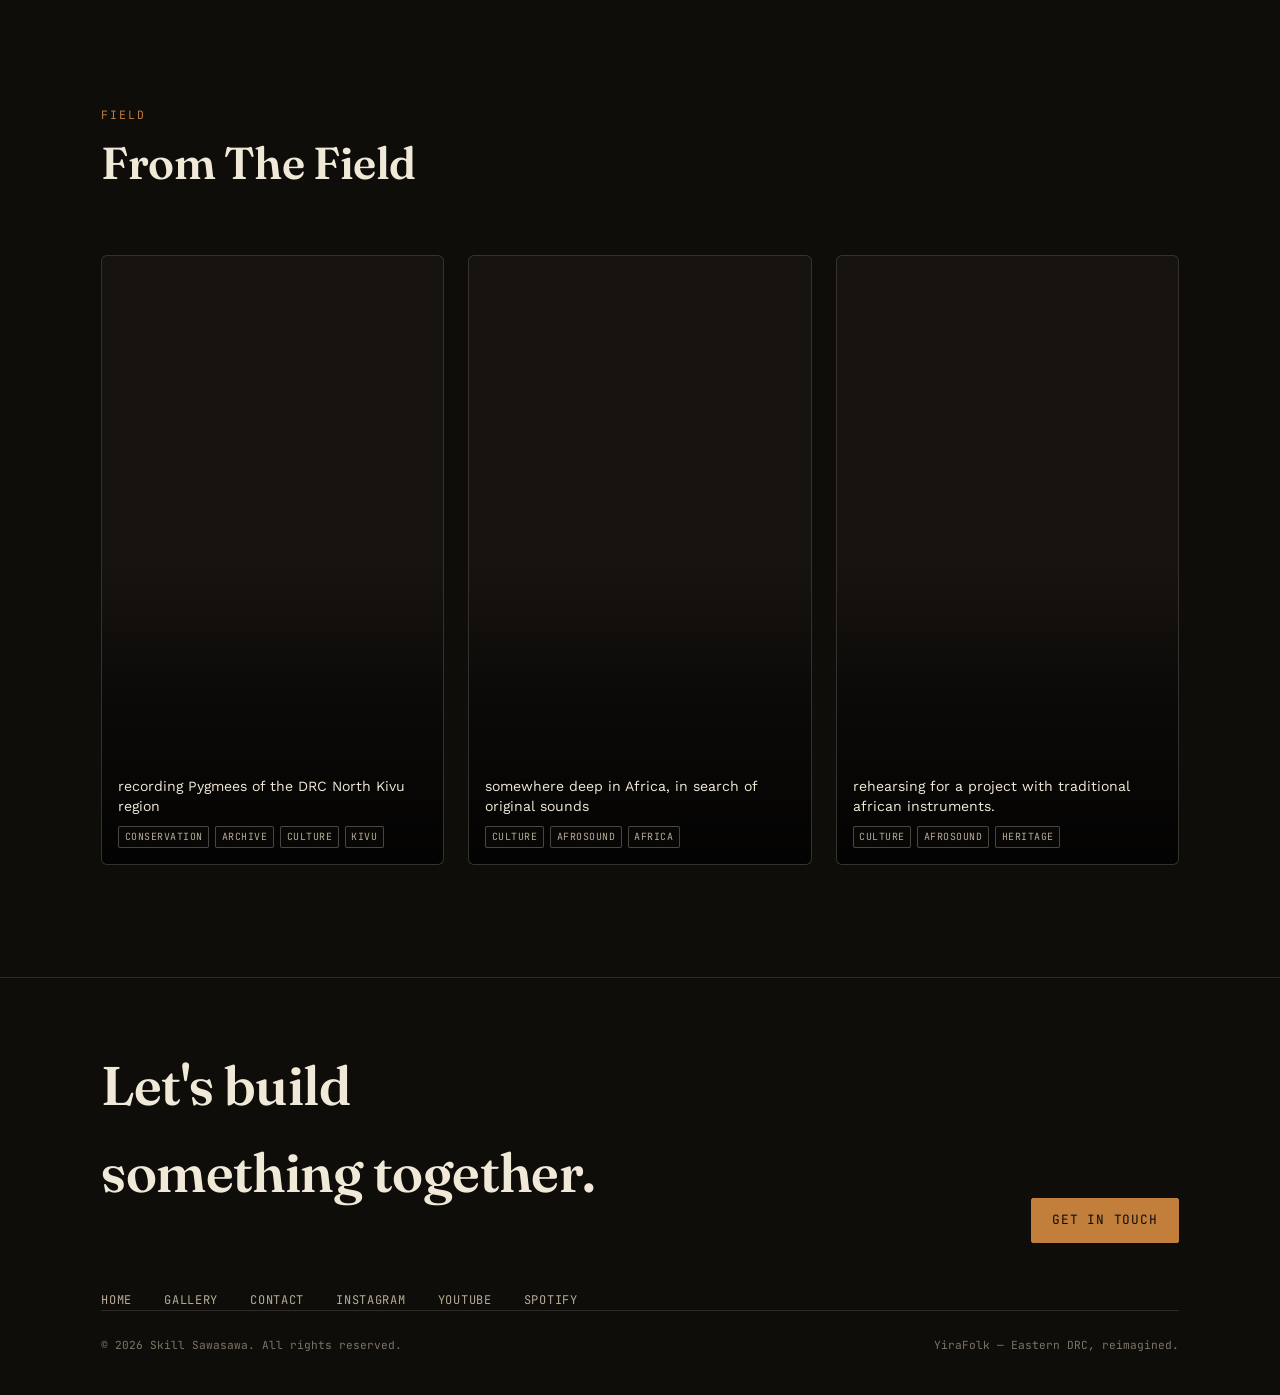
==== commit 3c9b0073: "adds Selected Works section" ====
--- a/index.html
+++ b/index.html
@@ -59,12 +59,13 @@
           </li>
           <li>
             <a
-              href="index.html#journey"
-              data-i18n="nav.journey"
-            >
-              Journey
-            </a>
-          </li>
+              href="index.html#works"
+              data-i18n="nav.works"
+            >
+              Works
+            </a>
+          </li>
+
           <li>
             <a
               href="index.html#releases"
@@ -172,7 +173,7 @@
         <div class="about-portrait">
           <!-- REPLACE: portrait photo -->
           <img
-            src="../images/skill portrait.jpeg""
+            src="../images/skill portrait.jpeg"
             alt="Portrait of Skill Sawasawa"
           />
         </div>
@@ -217,6 +218,36 @@
 
     <hr class="divider" />
 
+    <!-- ============================= SELECTED WORKS & FILM CREDITS ============================= -->
+    <section id="works">
+      <div class="container">
+        <div class="section-head">
+          <span
+            class="eyebrow"
+            data-i18n="works.eyebrow"
+          >
+            Credits
+          </span>
+          <h2 data-i18n="works.title">Selected works and film credits</h2>
+          <p
+            class="section-intro"
+            data-i18n="works.intro"
+          >
+            Works that have carried my sound beyond Eastern DRC and earned
+            international recognition.
+          </p>
+        </div>
+        <div
+          class="works-list"
+          data-works
+        >
+          <!-- Populated by script.js from the WORKS array in data.js -->
+        </div>
+      </div>
+    </section>
+
+    <hr class="divider" />
+
     <!-- ============================= JOURNEY / TIMELINE ============================= -->
     <section id="journey">
       <div class="container">
@@ -227,12 +258,8 @@
           >
             The Journey
           </span>
-          <h2 data-i18n="journey.title">The years behind the work.</h2>
-          <p data-i18n="journey.intro">
-            My journey runs through training grounds in Goma, Bukavu, Kampala,
-            Nairobi, and Rwanda, toward an internationally recognised film score
-            and a wartime album of resilience.
-          </p>
+          <h2 data-i18n="journey.title">Other Works</h2>
+          <p data-i18n="journey.intro"></p>
         </div>
         <ol
           class="timeline"
@@ -289,12 +316,16 @@
       <div class="video-caption">
         <div>
           <h2 data-i18n="video.title">In conversation</h2>
-          <p data-i18n="video.desc">
-          </p>
+          <p data-i18n="video.desc"></p>
         </div>
 
         <div class="video-caption-actions">
-          <button class="btn" type="button" data-video-sound aria-pressed="false" ></button>
+          <button
+            class="btn"
+            type="button"
+            data-video-sound
+            aria-pressed="false"
+          ></button>
           <a
             class="btn"
             href="https://www.youtube.com/watch?v=gygSU9MCURU"
@@ -311,10 +342,18 @@
     <section class="field-clips">
       <div class="container">
         <div class="section-head">
-          <span class="eyebrow" data-i18n="clips.eyebrow">Field</span>
+          <span
+            class="eyebrow"
+            data-i18n="clips.eyebrow"
+          >
+            Field
+          </span>
           <h2 data-i18n="clips.title">From the field.</h2>
         </div>
-        <div class="clips-grid" data-clips></div>
+        <div
+          class="clips-grid"
+          data-clips
+        ></div>
       </div>
     </section>
 
@@ -423,6 +462,9 @@
         });
       })();
     </script>
-      <script async src="//www.instagram.com/embed.js"></script>
+    <script
+      async
+      src="//www.instagram.com/embed.js"
+    ></script>
   </body>
 </html>
--- a/styles.css
+++ b/styles.css
@@ -384,6 +384,15 @@
   color: var(--ink-muted);
 }
 
+.section-intro {
+  font-family: var(--display);
+  font-size: clamp(1.05rem, 1.8vw, 1.25rem);
+  line-height: 1.55;
+  color: var(--ink-muted);
+  max-width: 58ch;
+  margin: 0;
+}
+
 .divider {
   border: 0;
   height: 1px;
@@ -454,6 +463,93 @@
   }
   .about-portrait {
     max-width: 340px;
+  }
+}
+
+/* =========================================================================
+   SELECTED WORKS & FILM CREDITS
+   ========================================================================= */
+.works-list {
+  display: flex;
+  flex-direction: column;
+  gap: 2rem;
+}
+
+.work-card {
+  display: grid;
+  grid-template-columns: 240px 1fr; /* cover left, content right */
+  gap: clamp(1.5rem, 4vw, 3rem);
+  align-items: start;
+  background: var(--bg-alt);
+  border: 1px solid var(--line);
+  border-radius: 4px;
+  padding: 1.5rem;
+}
+
+.work-cover {
+  aspect-ratio: 2 / 3;
+  overflow: hidden;
+  border-radius: 2px;
+  background: var(--bg-alt-2); /* shows if the image is missing/loading */
+}
+.work-cover img {
+  width: 100%;
+  height: 100%;
+  object-fit: cover;
+  display: block;
+}
+
+.work-body h3 {
+  font-size: clamp(1.5rem, 3vw, 2rem);
+  margin-bottom: 0.3rem;
+}
+.work-subtitle {
+  font-family: var(--mono);
+  font-size: 0.75rem;
+  letter-spacing: 0.08em;
+  text-transform: uppercase;
+  color: var(--clay);
+  margin: 0 0 1.2rem;
+}
+.work-description {
+  color: var(--ink-muted);
+  max-width: 62ch;
+  margin: 0 0 1.5rem;
+}
+
+.work-links {
+  list-style: none;
+  margin: 0;
+  padding: 1.2rem 0 0;
+  border-top: 1px solid var(--line);
+  display: flex;
+  flex-direction: column;
+  align-items: flex-start;
+  gap: 0.6rem 1.8rem;
+}
+.work-links a {
+  font-family: var(--mono);
+  font-size: 0.78rem;
+  letter-spacing: 0.04em;
+  color: var(--ink);
+  border-bottom: 1px solid var(--clay);
+  padding-bottom: 2px;
+  transition: color 0.2s ease;
+}
+.work-links a::after {
+  content: " \2197";
+} /* ↗ arrow signals an external link */
+.work-links a:hover {
+  color: var(--clay);
+}
+
+/* Stack on small screens: cover on top, capped in width */
+@media (max-width: 700px) {
+  .work-card {
+    grid-template-columns: 1fr;
+  }
+  .work-cover {
+    max-width: 240px;
   }
 }
 
